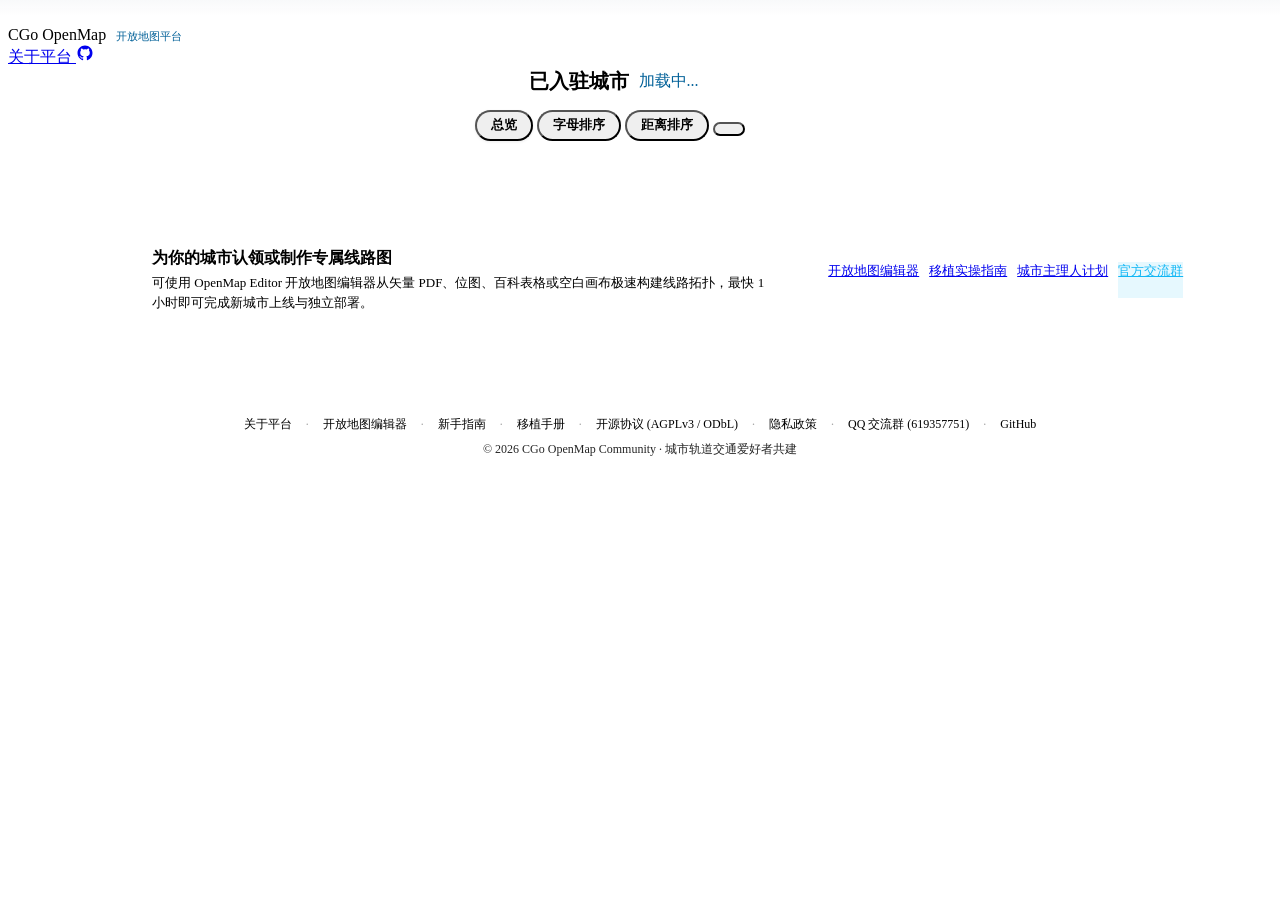
==== index.html @ 9d241048 "fix(singapore): simplify Sentosa and airport station cards" ====
<!DOCTYPE html>
<html lang="zh-CN" glass-mode="liquid" header-mode="floating" bg-mode="gradient">

<head>
    <script>
        (function () {
            // 1. 全局深浅色主题同步
            var t = localStorage.getItem('app-theme') || localStorage.getItem('cgo-theme');
            if (t) document.documentElement.setAttribute('data-theme', t);

            // 2. 彻底清理历史全局无前缀污染键，杜绝跨项目混用打架
            try {
                localStorage.removeItem('cgo_header_mode');
                localStorage.removeItem('root_cgo_header_mode');
                localStorage.removeItem('main_cgo_header_mode');
            } catch (e) { }

            // 3. 页面特性严格由页面自身决定：index.html 门户专属双岛浮动标题栏
            var pageKey = 'openmap_index_header_mode';
            var hm = localStorage.getItem(pageKey) || 'floating';
            document.documentElement.setAttribute('header-mode', hm);

            // 4. 液态玻璃与背景设置
            var gm = localStorage.getItem('cgo_glass_mode');
            if (gm) document.documentElement.setAttribute('glass-mode', gm);
            if (localStorage.getItem('cgo_tool_bg_enabled') === 'true') {
                document.documentElement.classList.add('has-custom-bg');
            }
        })();
    </script>
    <meta charset="UTF-8">
    <meta name="viewport" content="width=device-width, initial-scale=1.0, viewport-fit=cover">
    <meta name="color-scheme" content="light dark">
    <meta name="description" content="CGo OpenMap - 现代轻量开源城市轨道交通交互线路图开放平台。选择城市进入全景智能线网图。">
    <meta name="keywords" content="CGo OpenMap, 城市轨道交通, 地铁线路图, 开源地铁图, 地图开放平台">
    <link rel="shortcut icon" href="./assets/icons/favicon.ico">
    <link rel="apple-touch-icon" href="./assets/icons/mapicon2.png">
    <link rel="manifest" href="./manifest.json">
    <meta name="theme-color" content="#ffffff">
    <meta name="theme-color" media="(prefers-color-scheme: light)" content="#f8f9fa">
    <meta name="theme-color" media="(prefers-color-scheme: dark)" content="#1a1a1a">
    <meta name="mobile-web-app-capable" content="yes">
    <meta name="apple-mobile-web-app-capable" content="yes">
    <meta name="apple-mobile-web-app-status-bar-style" content="default">
    <meta name="apple-mobile-web-app-title" content="CGo开放地图">
    <meta name="application-name" content="CGo开放地图">
    <title>CGo OpenMap - 城市轨道交通线路图开放平台</title>

    <!-- CGoUI 核心 Web Components 脚本预加载 -->
    <link rel="modulepreload" href="core/cgo-ui.js?v=261128.123324">
    <script type="module" src="core/cgo-ui.js?v=261128.123324"></script>

    <!-- 仅引用本地 css/ 样式表以保证项目完全独立性 -->
    <link rel="stylesheet" href="css/cgo_clr.css?v=261128.123324">
    <link rel="stylesheet" href="css/cgo_element.css?v=261128.123324">
    <link rel="stylesheet" href="css/cgo_ui.css?v=261128.123324">
    <link rel="stylesheet" href="css/cgo_components.css?v=261128.123324">

    <style>
        html {
            height: auto;
            overflow-y: auto;
        }

        body.scrollable {
            overflow-x: hidden;
        }

        .header-sub-badge {
            margin-left: 6px;
            font-size: 11px;
            font-weight: 500;
        }

        /* 核心内容区约束（浮动标题栏避让留白与骨架已由 CGoUI .tool-container 全权接管） */
        .portal-content {
            max-width: min(1800px, 94vw);
            width: 100%;
            padding-bottom: 56px;
        }

        .section-headline {
            display: flex;
            flex-direction: column;
            align-items: center;
            justify-content: center;
            gap: 12px;
            margin-bottom: 24px;
            padding-bottom: 16px;
            border-bottom: 1px solid var(--border-color);
            text-align: center;
        }

        .section-title-group {
            display: flex;
            align-items: center;
            justify-content: center;
            gap: 10px;
        }

        .section-title {
            display: flex;
            align-items: center;
            gap: 8px;
            color: var(--text-main);
        }

        .section-title h2 {
            font-size: 20px;
            font-weight: 700;
            margin: 0;
        }

        /* 视图与排序切换器（第二行居中放置） */
        .view-switch-box {
            display: flex;
            align-items: center;
            justify-content: center;
        }

        .view-switch-box .tab-pill-group {
            padding: 3px;
            border-radius: var(--radius-full, 9999px);
        }

        .view-switch-box .tab-btn {
            border-radius: var(--radius-full, 9999px);
            padding: 5px 14px;
            font-size: 12.5px;
            font-weight: 600;
            cursor: pointer;
            transition: all 0.18s cubic-bezier(0.16, 1, 0.3, 1);
        }

        .view-switch-box .tab-btn.active {
            box-shadow: 0 1px 3px rgba(0, 0, 0, 0.08);
        }

        /* 字母、距离与最近浏览紧凑列表容器 */
        .city-alpha-container,
        .city-distance-container,
        .city-recent-container {
            display: flex;
            flex-direction: column;
            gap: 20px;
            margin-bottom: 40px;
        }

        /* 字母列表顶部快速检索条 */
        .alpha-quickbar {
            padding: 10px 16px;
            display: flex;
            align-items: center;
            justify-content: space-between;
            gap: 14px;
            flex-wrap: wrap;
            border-radius: var(--radius-md);
            border: 1px solid var(--border-color);
            background: var(--card-bg);
            box-shadow: 0 1px 3px rgba(0, 0, 0, 0.03);
            position: sticky;
            top: 72px;
            z-index: 100;
            backdrop-filter: blur(16px);
            -webkit-backdrop-filter: blur(16px);
        }

        .alpha-letter-nav {
            display: flex;
            align-items: center;
            gap: 4px;
            flex-wrap: wrap;
        }

        .alpha-nav-item {
            display: inline-flex;
            align-items: center;
            justify-content: center;
            min-width: 26px;
            height: 26px;
            padding: 0 5px;
            border-radius: var(--radius-xs);
            font-family: var(--font-mono);
            font-size: 12px;
            font-weight: 700;
            color: var(--text-light);
            background: transparent;
            border: 1px solid transparent;
            text-decoration: none;
            transition: all 0.15s ease;
            cursor: pointer;
        }

        .alpha-nav-item:hover {
            color: var(--primary-color);
            background: var(--btn-info-bg);
            border-color: var(--border-color);
        }

        .alpha-nav-item.active {
            color: #ffffff;
            background: var(--primary-color);
            border-color: var(--primary-color);
        }

        /* 字母检索栏右侧搜索框：全面遵循 CGoUI §5 标准 .search-input-wrapper 与 .form-control */
        .alpha-search-box {
            position: relative;
            min-width: 240px;
        }

        .alpha-search-box .search-icon {
            position: absolute;
            left: 10px;
            top: 50%;
            transform: translateY(-50%);
            color: var(--text-light);
            pointer-events: none;
            display: flex;
            align-items: center;
            z-index: 2;
        }

        .alpha-search-box .form-control {
            height: 32px;
            padding: 0 30px 0 32px;
            font-size: 12.5px;
            border-radius: var(--radius-sm, 6px);
        }

        .alpha-search-box .form-control::placeholder {
            color: var(--text-light);
            opacity: 0.75;
        }

        .alpha-search-box .search-clear-btn {
            z-index: 2;
        }

        /* 字母分组网格（多列并排压缩空间：一行显示 2~4 个字母） */
        .alpha-groups-list {
            display: grid;
            grid-template-columns: repeat(auto-fill, minmax(280px, 1fr));
            gap: 16px 20px;
            align-items: start;
        }

        .alpha-group {
            scroll-margin-top: 130px;
            display: flex;
            flex-direction: column;
        }

        .alpha-group-header {
            display: flex;
            align-items: center;
            gap: 8px;
            margin-bottom: 8px;
            padding-bottom: 4px;
            border-bottom: 1px solid var(--border-color);
        }

        .alpha-letter-badge {
            display: inline-flex;
            align-items: center;
            justify-content: center;
            width: 22px;
            height: 22px;
            border-radius: var(--radius-xs, 4px);
            background: var(--btn-info-bg);
            border: 1px solid var(--border-color);
            color: var(--primary-color);
            font-family: var(--font-mono);
            font-size: 12px;
            font-weight: 800;
        }

        [data-theme="dark"] .alpha-letter-badge {
            color: #60a5fa;
            background: rgba(255, 255, 255, 0.06);
        }

        .alpha-group-count {
            font-size: 11px;
            color: var(--text-light);
            font-weight: 500;
        }

        .alpha-group-items {
            display: flex;
            flex-direction: column;
            gap: 6px;
        }

        /* 多城市字母组：独立占满整行，内部城市在宽屏下横向多列网格展开；仅含1个城市的字母组则在同屏并排 */
        .alpha-group.alpha-group-multi {
            grid-column: 1 / -1;
        }

        .alpha-group.alpha-group-multi .alpha-group-items {
            display: grid;
            grid-template-columns: repeat(auto-fill, minmax(280px, 1fr));
            gap: 10px 16px;
        }

        /* 紧凑城市条目卡片 (高度极致压缩精炼) */
        .city-compact-item {
            padding: 7px 12px;
            border-radius: var(--radius-sm, 6px);
            text-decoration: none;
            color: inherit;
            display: flex;
            align-items: center;
            justify-content: space-between;
            gap: 10px;
            cursor: pointer;
            transition: transform 0.2s cubic-bezier(0.16, 1, 0.3, 1),
                box-shadow var(--glass-duration, 0.28s) var(--glass-easing, cubic-bezier(0.32, 0.72, 0, 1)),
                border-color 0.2s ease;
            min-height: 42px;
        }

        .city-compact-item:hover {
            transform: translateY(-2px);
            border-color: var(--primary-color);
        }

        .compact-main-info {
            display: flex;
            align-items: center;
            gap: 10px;
            min-width: 0;
            flex: 1;
        }

        .compact-emblem {
            width: 28px;
            height: 28px;
            border-radius: var(--radius-xs, 4px);
            background: var(--btn-info-bg);
            display: flex;
            align-items: center;
            justify-content: center;
            color: var(--primary-color);
            flex-shrink: 0;
            transition: all 0.2s ease;
        }

        [data-theme="dark"] .compact-emblem {
            color: #60a5fa;
        }

        .city-compact-item:hover .compact-emblem {
            background: var(--primary-color);
            color: #ffffff;
        }

        .compact-emblem svg {
            width: 16px;
            height: 16px;
            fill: currentColor;
            display: block;
            flex-shrink: 0;
        }

        .compact-text-box {
            display: flex;
            flex-direction: column;
            min-width: 0;
            flex: 1;
            justify-content: center;
            gap: 2px;
        }

        .compact-city-title {
            display: flex;
            align-items: baseline;
            gap: 6px;
            line-height: 1.25;
        }

        .compact-city-name {
            font-size: 14px;
            font-weight: 700;
            color: var(--text-main);
            letter-spacing: -0.2px;
        }

        .compact-city-code {
            font-family: var(--font-mono);
            font-size: 10.5px;
            color: var(--text-light);
            text-transform: uppercase;
            font-weight: 600;
            letter-spacing: 0.5px;
            opacity: 0.8;
        }

        .compact-meta-maintainer {
            font-size: 11px;
            color: var(--text-light);
            white-space: nowrap;
            overflow: hidden;
            text-overflow: ellipsis;
            line-height: 1.25;
            opacity: 0.85;
        }

        /* 紧凑条目独立第三行指标胶囊行 */
        .compact-badge-row {
            display: flex;
            align-items: center;
            margin-top: 2px;
        }

        .compact-action {
            flex-shrink: 0;
            display: flex;
            align-items: center;
        }

        /* 紧凑列表中的进入按钮：遵循 CGoUI .btn.btn-primary 标准实心彩色填充与液态玻璃反射微光 */
        .compact-enter-btn {
            height: 28px;
            padding: 0 10px;
            font-size: 11.5px;
            font-weight: 600;
            gap: 4px;
            flex-shrink: 0;
            box-shadow: 0 1px 3px rgba(0, 0, 0, 0.12);
        }

        .compact-enter-btn span {
            display: inline !important;
            color: #ffffff !important;
        }

        .compact-enter-arrow {
            transition: transform 0.2s cubic-bezier(0.16, 1, 0.3, 1);
        }

        .city-compact-item:hover .compact-enter-arrow {
            transform: translateX(3px);
        }

        /* 字母检索无结果空状态 */
        .alpha-empty-state {
            padding: 40px 20px;
            text-align: center;
            color: var(--text-light);
            font-size: 13.5px;
            display: flex;
            flex-direction: column;
            align-items: center;
            gap: 8px;
        }

        /* 距离与最近浏览紧凑条目元信息徽章 */
        .compact-meta-badge {
            display: inline-flex;
            align-items: center;
            gap: 3px;
            font-size: 11px;
            font-weight: 600;
            padding: 1px 7px;
            border-radius: var(--radius-full, 9999px);
            background: var(--btn-info-bg);
            color: var(--primary-color);
            flex-shrink: 0;
            line-height: 1.3;
        }

        [data-theme="dark"] .compact-meta-badge {
            color: #60a5fa;
            background: rgba(255, 255, 255, 0.08);
        }

        .compact-dist-badge {
            color: var(--primary-color);
        }

        [data-theme="dark"] .compact-dist-badge {
            color: #60a5fa;
        }

        .compact-time-badge {
            color: #059669;
        }

        [data-theme="dark"] .compact-time-badge {
            color: #34d399;
        }

        .distance-loc-info,
        .recent-bar-info {
            display: flex;
            align-items: center;
            gap: 10px;
            font-size: 13px;
            color: var(--text-main);
            font-weight: 500;
            flex-wrap: wrap;
        }

        .relocate-btn,
        .recent-clear-all-btn {
            height: 26px;
            padding: 0 8px;
            font-size: 11.5px;
            border-radius: var(--radius-xs, 4px);
            gap: 4px;
        }

        /* 距离列表紧凑网格 */
        .distance-items-grid {
            display: grid;
            grid-template-columns: repeat(auto-fill, minmax(280px, 1fr));
            gap: 10px 16px;
        }

        /* 定位状态卡片与脉冲动效 */
        .distance-state-box {
            padding: 40px 24px;
            border-radius: var(--radius-md, 8px);
            display: flex;
            flex-direction: column;
            align-items: center;
            justify-content: center;
            text-align: center;
            gap: 16px;
            position: relative;
            overflow: hidden;
        }

        .distance-loading-content,
        .distance-error-content {
            display: flex;
            flex-direction: column;
            align-items: center;
            gap: 12px;
            max-width: 480px;
            z-index: 1;
        }

        .distance-state-text h4 {
            margin: 0 0 6px 0;
            font-size: 16px;
            font-weight: 700;
            color: var(--text-main);
        }

        .distance-state-text p {
            margin: 0;
            font-size: 13px;
            color: var(--text-light);
            line-height: 1.5;
        }

        @keyframes locationPulse {

            0%,
            100% {
                transform: scale(1);
                opacity: 0.85;
            }

            50% {
                transform: scale(1.15);
                opacity: 1;
                color: var(--primary-color);
            }
        }

        .location-pulse-icon {
            animation: locationPulse 1.6s ease-in-out infinite;
            color: var(--primary-color);
        }

        .recent-group-badge {
            width: 22px;
            height: 22px;
        }

        @media (max-width: 640px) {
            .view-switch-box .tab-btn {
                padding: 5px 8px;
                font-size: 12px;
                gap: 3px;
            }
        }

        @media (max-width: 420px) {
            .view-switch-box .tab-pill-group {
                display: grid;
                grid-template-columns: repeat(2, 1fr);
                gap: 2px;
            }

            .view-switch-box .tab-btn {
                justify-content: center;
            }
        }

        /* 城市主体卡片网格 */
        .city-grid {
            display: grid;
            grid-template-columns: repeat(auto-fill, minmax(290px, 1fr));
            gap: 20px;
            margin-bottom: 40px;
        }

        /* 大气城市卡片：基于 CGoUI .glass-card 规范 */
        .city-card {
            padding: 20px 22px;
            text-decoration: none;
            color: inherit;
            display: flex;
            flex-direction: column;
            justify-content: space-between;
            cursor: pointer;
            margin-bottom: 0;
            transition: transform 0.25s cubic-bezier(0.32, 0.72, 0, 1),
                box-shadow var(--glass-duration, 0.28s) var(--glass-easing, cubic-bezier(0.32, 0.72, 0, 1));
        }

        .city-card:hover {
            transform: translateY(-4px);
        }

        .city-card-header {
            display: flex;
            align-items: flex-start;
            justify-content: space-between;
            gap: 12px;
            margin-bottom: 12px;
        }

        .city-identity {
            display: flex;
            flex-direction: column;
        }

        .city-name {
            font-size: 28px;
            font-weight: 800;
            color: var(--text-main);
            letter-spacing: -0.5px;
            line-height: 1.1;
            margin-bottom: 4px;
        }

        .city-code-tag {
            font-family: var(--font-mono);
            font-size: 11px;
            letter-spacing: 1px;
            color: var(--text-light);
            text-transform: uppercase;
            font-weight: 600;
        }

        .city-badges-box {
            display: flex;
            align-items: center;
            gap: 10px;
        }

        .city-emblem {
            width: 38px;
            height: 38px;
            border-radius: var(--radius-md);
            background: var(--btn-info-bg);
            display: flex;
            align-items: center;
            justify-content: center;
            color: var(--primary-color);
            transition: all 0.2s ease;
            flex-shrink: 0;
        }

        [data-theme="dark"] .city-emblem {
            color: #60a5fa;
        }

        .city-card:hover .city-emblem {
            background: var(--primary-color);
            color: #ffffff;
        }

        .city-emblem svg {
            width: 22px;
            height: 22px;
            fill: currentColor;
            display: block;
            flex-shrink: 0;
        }

        /* 城市元数据信息 */
        .city-meta {
            display: flex;
            align-items: center;
            gap: 14px;
            font-size: 12px;
            color: var(--text-light);
            margin-bottom: 14px;
            flex-wrap: wrap;
        }

        .city-meta-item {
            display: inline-flex;
            align-items: center;
            gap: 4px;
        }

        .city-meta-link {
            display: inline-flex;
            align-items: center;
            gap: 4px;
            color: var(--text-light);
            text-decoration: none;
            transition: color 0.15s ease;
        }

        .city-meta-link:hover {
            color: var(--primary-color);
            text-decoration: underline;
        }

        /* 城市说明 */
        .city-desc {
            font-size: 13.5px;
            color: var(--text-light);
            margin: 0 0 20px 0;
            flex-grow: 1;
        }

        /* 主理人板块 */
        .city-maintainers-box {
            border-top: 1px solid var(--border-color);
            padding-top: 14px;
            margin-bottom: 16px;
        }

        .maintainers-header {
            display: flex;
            align-items: center;
            gap: 6px;
            font-size: 11px;
            font-weight: 600;
            color: var(--text-light);
            text-transform: uppercase;
            letter-spacing: 0.5px;
            margin-bottom: 10px;
        }

        .maintainer-recruiting-bar {
            background: var(--warning-bg);
            color: var(--warning-text);
            border-radius: var(--radius-sm);
            padding: 8px 12px;
            display: flex;
            align-items: center;
            justify-content: space-between;
            gap: 8px;
            font-size: 12px;
            font-weight: 500;
        }

        .recruiting-tag {
            display: inline-flex;
            align-items: center;
            gap: 6px;
        }

        .maintainers-list {
            display: flex;
            flex-direction: column;
            gap: 6px;
        }

        .maintainer-item {
            display: flex;
            align-items: center;
            justify-content: space-between;
            font-size: 12px;
            padding: 2px 0;
        }

        .maintainer-profile {
            display: flex;
            align-items: baseline;
            gap: 6px;
        }

        .maintainer-name {
            font-weight: 600;
            color: var(--text-main);
        }

        .maintainer-role {
            font-size: 11px;
            color: var(--text-light);
        }

        .maintainer-gh {
            display: inline-flex;
            align-items: center;
            gap: 4px;
            font-size: 11px;
            color: var(--text-light);
            padding: 2px 7px;
            border-radius: var(--radius-xs);
            border: 1px solid var(--border-color);
            background: var(--bg-color);
            text-decoration: none;
            transition: all 0.15s ease;
        }

        .maintainer-gh:hover {
            border-color: var(--primary-color);
            color: var(--primary-color);
            background: var(--btn-info-bg);
        }

        /* 卡片底部操作 */
        .card-action {
            border-top: 1px dashed var(--border-color);
            padding-top: 14px;
            display: flex;
            width: 100%;
        }

        .btn-enter {
            width: 100%;
            height: 38px;
            font-size: 13px;
            font-weight: 600;
        }

        /* 强制确保卡片与横幅按钮文字始终可见，禁止隐藏文字标签 */
        .btn-enter span,
        .card-action .btn span,
        .port-banner-actions .btn span {
            display: inline !important;
        }

        .enter-arrow {
            transition: transform 0.2s ease;
        }

        .city-card:hover .enter-arrow {
            transform: translateX(4px);
        }

        /* 移植与共建横幅：基于 CGoUI .glass-card 规范 */
        .port-banner {
            padding: 24px 28px;
            display: flex;
            align-items: center;
            justify-content: space-between;
            gap: 20px;
            flex-wrap: wrap;
            margin-bottom: 0;
        }

        .port-banner-content {
            display: flex;
            align-items: center;
            gap: 16px;
            max-width: 680px;
        }

        .port-banner-icon {
            width: 44px;
            height: 44px;
            border-radius: var(--radius-md);
            background: var(--btn-info-bg);
            display: flex;
            align-items: center;
            justify-content: center;
            color: var(--primary-color);
            flex-shrink: 0;
        }

        .port-banner-info h3 {
            font-size: 16px;
            font-weight: 700;
            color: var(--text-main);
            margin: 0 0 4px 0;
        }

        .port-banner-info p {
            font-size: 13px;
            color: var(--text-light);
            line-height: 1.5;
            margin: 0;
        }

        .port-banner-actions {
            display: flex;
            align-items: center;
            gap: 10px;
            flex-wrap: wrap;
        }

        .port-banner-actions .btn {
            height: 36px;
            font-size: 13px;
            flex: 0 0 auto;
        }

        /* 响应式适配 (CGoUI 640px 唯一断点规范) */
        @media (max-width: 640px) {
            .section-headline {
                flex-direction: column;
                align-items: center;
                gap: 12px;
            }

            .view-switch-box {
                width: 100%;
                display: flex;
                justify-content: center;
            }

            .view-switch-box .tab-pill-group {
                width: 100%;
                max-width: 320px;
                display: flex;
            }

            .view-switch-box .tab-btn {
                flex: 1;
                justify-content: center;
            }

            .alpha-quickbar {
                position: static;
                flex-direction: column;
                align-items: stretch;
                gap: 10px;
                padding: 12px;
            }

            .alpha-letter-nav {
                justify-content: center;
            }

            .alpha-search-box {
                min-width: 100%;
                width: 100%;
            }

            .alpha-groups-list {
                grid-template-columns: 1fr;
                gap: 14px;
            }

            .city-grid {
                grid-template-columns: 1fr;
                gap: 16px;
            }

            .port-banner {
                flex-direction: column;
                align-items: flex-start;
                padding: 20px;
            }

            .port-banner-actions {
                width: 100%;
            }

            .port-banner-actions .btn {
                flex: 1 1 100%;
                min-width: max-content;
                padding: 0 14px;
            }

            .header-sub-badge {
                display: none;
            }
        }

        /* 页脚增强 */
        .portal-footer {
            padding: 24px 20px;
            text-align: center;
            background: var(--footer-bg);
            border-top: 1px solid var(--border-color);
            font-size: 12px;
            color: var(--text-light);
        }

        .footer-nav {
            display: flex;
            align-items: center;
            justify-content: center;
            gap: 14px;
            flex-wrap: wrap;
            margin-bottom: 8px;
        }

        .footer-nav a {
            color: var(--text-light);
            text-decoration: none;
            transition: color 0.15s ease;
        }

        .footer-nav a:hover {
            color: var(--primary-color);
            text-decoration: underline;
        }

        .footer-sep {
            opacity: 0.35;
        }

        .footer-copy {
            opacity: 0.85;
        }

        /* 移动端/异形屏顶部状态栏与信号栏保护层：
           ① 状态栏区（0 → env safe-area-inset-top）实色遮挡，内容不穿透信号栏
           ② 下方 16px 渐变淡出到透明，内容自然消融到信号栏后方
           var(--bg-color) 自动跟随深色模式，无需额外 dark 选择器 */
        .mobile-status-bar-fill {
            position: fixed;
            top: 0;
            left: 0;
            right: 0;
            height: calc(constant(safe-area-inset-top, 0px) + 16px);
            height: calc(env(safe-area-inset-top, 0px) + 16px);
            /* constant() 回退给旧版 iOS Safari */
            background: linear-gradient(to bottom,
                    var(--bg-color, #f8f9fa) constant(safe-area-inset-top, 0px),
                    transparent calc(constant(safe-area-inset-top, 0px) + 16px));
            /* 现代浏览器使用 env() */
            background: linear-gradient(to bottom,
                    var(--bg-color, #f8f9fa) env(safe-area-inset-top, 0px),
                    transparent calc(env(safe-area-inset-top, 0px) + 16px));
            z-index: 50001;
            pointer-events: none;
        }

        /* ---- 无障碍：本页不加载 css/style.css，以下与其「20. 无障碍」一节保持一致 ---- */
        :root {
            --focus-ring: #1a73e8;
            /* 对 #fff 4.51 / #f8f9fa 4.27 */
        }

        [data-theme="dark"] {
            --focus-ring: #8ab4f8;
            /* 对 #1a1a1a 8.26 / #1f2020 7.75 */
        }

        :where(a, button, input, select, textarea, summary, [tabindex], [role="button"], [role="tab"], [role="option"]):focus-visible {
            outline: 2px solid var(--focus-ring);
            outline-offset: 2px;
        }

        @media (prefers-reduced-motion: reduce) {

            *,
            *::before,
            *::after {
                animation-duration: 0.01ms !important;
                animation-delay: 0s !important;
                animation-iteration-count: 1 !important;
                transition-duration: 0.01ms !important;
                transition-delay: 0s !important;
                scroll-behavior: auto !important;
            }
        }

        :root {
            --info-text: #006098;
            /* 对 --info-bg #e8f0fe 5.86 */
            --warning-text: #9f6607;
            /* 对 --warning-bg≈#fff9e6 4.56 */
        }

        [data-theme="dark"] {
            --info-text: #0095ec;
            /* 对 --info-bg #1a2a3a 4.53 */
            --warning-text: #f59e0b;
            /* 沿用原值：对 --warning-bg≈#2d291a 6.77 */
        }

        /* 深色模式下 --info-color (#006098) 作文字只有 2.18:1，改用提亮的文字专用色 */
        .badge-info {
            color: var(--info-text);
        }

        .sr-only {
            position: absolute !important;
            width: 1px !important;
            height: 1px !important;
            margin: -1px !important;
            padding: 0 !important;
            overflow: hidden !important;
            clip: rect(0, 0, 0, 0) !important;
            clip-path: inset(50%) !important;
            white-space: nowrap !important;
            border: 0 !important;
        }

        .skip-link {
            position: fixed;
            top: 8px;
            left: 8px;
            z-index: 100000;
            padding: 8px 14px;
            border-radius: 6px;
            background: var(--card-bg);
            color: var(--text-main);
            font-size: 14px;
            font-weight: 600;
            text-decoration: none;
            box-shadow: 0 2px 10px rgba(0, 0, 0, 0.25);
            transform: translateY(-200%);
        }

        .skip-link:focus {
            transform: translateY(0);
        }
    </style>
</head>

<body class="scrollable">
    <a class="skip-link" href="#main-content">跳到城市列表</a>
    <!-- 移动端顶部状态栏/信号栏实色安全区保护层：遮挡页面滚动穿透内容，实心填充与背景同色 -->
    <div class="mobile-status-bar-fill" aria-hidden="true"></div>

    <!-- CGoUI 浮动双岛标题栏 -->
    <header class="tool-header">
        <div class="header-island header-island-left glass-surface">
            <div class="header-center">
                <div class="img-icon-wrapper header-logo-wrapper">
                    <img src="./assets/icons/mapicon.png" alt="" class="header-logo" loading="eager" decoding="async"
                        onload="this.classList.add('loaded');this.parentElement&&this.parentElement.classList.add('loaded');">
                    <cgo-icon name="sparkle" class="icon-placeholder"></cgo-icon>
                </div>
                <h1 class="sr-only">CGo OpenMap 城市轨道交通线路图开放平台</h1>
                <span class="app-title">CGo OpenMap</span>
                <span class="badge badge-info header-sub-badge">开放地图平台</span>
            </div>
        </div>

        <div class="header-island header-island-right glass-surface">
            <div class="header-right">
                <a href="./readme.html" class="btn btn-info" title="关于平台与开源说明">
                    <cgo-icon name="help"></cgo-icon>
                    <span>关于平台</span>
                </a>
                <a href="https://github.com/NokiaimuL/CGo-OpenMap" target="_blank" class="btn btn-info btn-icon-only"
                    title="GitHub 开源仓库" aria-label="GitHub 开源仓库">
                    <svg viewBox="0 0 24 24" width="18" height="18" fill="currentColor">
                        <path
                            d="M12 2C6.477 2 2 6.484 2 12.017c0 4.425 2.865 8.18 6.839 9.504.5.092.682-.217.682-.483 0-.237-.008-.868-.013-1.703-2.782.605-3.369-1.343-3.369-1.343-.454-1.158-1.11-1.466-1.11-1.466-.908-.62.069-.608.069-.608 1.003.07 1.53 1.032 1.53 1.032.892 1.53 2.341 1.088 2.91.832.092-.647.35-1.088.636-1.338-2.22-.253-4.555-1.113-4.555-4.951 0-1.093.39-1.988 1.029-2.688-.103-.253-.446-1.272.098-2.65 0 0 .84-.27 2.75 1.026A9.564 9.564 0 0112 6.844c.85.004 1.705.115 2.504.337 1.909-1.296 2.747-1.027 2.747-1.027.546 1.379.202 2.398.1 2.651.64.7 1.028 1.595 1.028 2.688 0 3.848-2.339 4.695-4.566 4.943.359.309.678.92.678 1.855 0 1.338-.012 2.419-.012 2.747 0 .268.18.58.688.482A10.019 10.019 0 0022 12.017C22 6.484 17.522 2 12 2z" />
                    </svg>
                </a>
                <cgo-theme-toggle></cgo-theme-toggle>
            </div>
        </div>
    </header>

    <!-- 主体页面：以城市为核心主体（采用 CGoUI 标准主容器 .tool-container） -->
    <main class="tool-container portal-content" id="main-content" tabindex="-1">
        <div class="section-headline">
            <div class="section-title-group">
                <div class="section-title">
                    <cgo-icon name="location" size="20"></cgo-icon>
                    <h2>已入驻城市</h2>
                </div>
                <span class="badge badge-info" id="city-count-badge">加载中...</span>
            </div>
            <div class="view-switch-box">
                <div class="tab-pill-group" role="tablist" aria-label="城市排序方式">
                    <button class="tab-btn active" id="view-mode-time" role="tab" aria-selected="true"
                        title="按录入时间排序（卡片视图）">
                        <cgo-icon name="view-grid" size="14"></cgo-icon>
                        <span>总览</span>
                    </button>
                    <button class="tab-btn" id="view-mode-alpha" role="tab" aria-selected="false"
                        title="按字母 A-Z 排序（紧凑列表）">
                        <cgo-icon name="sort" size="14"></cgo-icon>
                        <span>字母排序</span>
                    </button>
                    <button class="tab-btn" id="view-mode-distance" role="tab" aria-selected="false"
                        title="按距您由近到远排序（紧凑列表）">
                        <cgo-icon name="location" size="14"></cgo-icon>
                        <span>距离排序</span>
                    </button>
                    <button class="tab-btn" id="view-mode-recent" role="tab" aria-selected="false"
                        title="最近浏览过的城市（按时间区间分类）">
                        <cgo-icon name="time" size="14"></cgo-icon>
                    </button>
                </div>
            </div>
        </div>

        <!-- 城市展示视图 -->
        <div class="city-grid" id="city-grid"></div>
        <div class="city-alpha-container" id="city-alpha-container" style="display: none;"></div>
        <div class="city-distance-container" id="city-distance-container" style="display: none;"></div>
        <div class="city-recent-container" id="city-recent-container" style="display: none;"></div>

        <!-- 移植与贡献横幅 (Tier B 不可交互底板) -->
        <div class="port-banner glass-panel">
            <div class="liquid-glass-effect"></div>
            <div class="port-banner-content">
                <div class="port-banner-icon">
                    <cgo-icon name="sparkle" size="24"></cgo-icon>
                </div>
                <div class="port-banner-info">
                    <h3>为你的城市认领或制作专属线路图</h3>
                    <p>可使用 OpenMap Editor 开放地图编辑器从矢量 PDF、位图、百科表格或空白画布极速构建线路拓扑，最快 1 小时即可完成新城市上线与独立部署。</p>
                </div>
            </div>
            <div class="port-banner-actions">
                <a href="./editor/" target="_blank" class="btn btn-primary" title="进入 OpenMap Editor 开放地图编辑器">
                    <cgo-icon name="drunk" size="16"></cgo-icon>
                    <span>开放地图编辑器</span>
                    <cgo-icon name="chevron-right" size="13"></cgo-icon>
                </a>
                <a href="./PORTING.md" target="_blank" class="btn btn-info">
                    <cgo-icon name="file" size="15"></cgo-icon>
                    <span>移植实操指南</span>
                    <cgo-icon name="chevron-right" size="13"></cgo-icon>
                </a>
                <a href="./CONTRIBUTING.md" target="_blank" class="btn btn-info">
                    <cgo-icon name="user" size="15"></cgo-icon>
                    <span>城市主理人计划</span>
                    <cgo-icon name="chevron-right" size="13"></cgo-icon>
                </a>
                <a href="https://qm.qq.com/q/nHfgBDS68o" target="_blank" class="btn btn-info"
                    style="background: rgba(18, 183, 245, 0.1); border-color: #12b7f5; color: #12b7f5;"
                    title="加入官方 QQ 交流群 (619357751)">
                    <cgo-icon name="chat" size="15"></cgo-icon>
                    <span>官方交流群</span>
                    <cgo-icon name="chevron-right" size="13"></cgo-icon>
                </a>
            </div>
        </div>
    </main>

    <!-- CGoUI 标准页脚 -->
    <footer class="portal-footer">
        <div class="footer-nav">
            <a href="./readme.html">关于平台</a>
            <span class="footer-sep">·</span>
            <a href="./editor/">开放地图编辑器</a>
            <span class="footer-sep">·</span>
            <a href="./QUICKSTART.md" target="_blank">新手指南</a>
            <span class="footer-sep">·</span>
            <a href="./PORTING.md" target="_blank">移植手册</a>
            <span class="footer-sep">·</span>
            <a href="./LICENSE" target="_blank">开源协议 (AGPLv3 / ODbL)</a>
            <span class="footer-sep">·</span>
            <a href="./privacy.html">隐私政策</a>
            <span class="footer-sep">·</span>
            <a href="https://qm.qq.com/q/nHfgBDS68o" target="_blank">QQ 交流群 (619357751)</a>
            <span class="footer-sep">·</span>
            <a href="https://github.com/NokiaimuL/CGo-OpenMap" target="_blank">GitHub</a>
        </div>
        <div class="footer-copy">
            &copy; 2026 CGo OpenMap Community · 城市轨道交通爱好者共建
        </div>
    </footer>

    <!-- 脚本加载 -->
    <script src="city/data.js?v=261128.123324"></script>
    <script src="core/tool-theme.js?v=261128.123324"></script>
    <script src="core/portal-data.js?v=261128.123324"></script>
    <script src="core/portal-view.js?v=261128.123324"></script>

    <!-- 离线 Service Worker 注册 -->
    <script>
        if ('serviceWorker' in navigator) {
            window.addEventListener('load', function () {
                navigator.serviceWorker.register('./sw.js')
                    .then(function (reg) {
                        reg.update().catch(function () { });
                        var triggerPrecache = function () {
                            if (navigator.serviceWorker.controller) {
                                navigator.serviceWorker.controller.postMessage({ type: 'PRECACHE_REMAINING' });
                            }
                        };
                        if ('requestIdleCallback' in window) {
                            window.requestIdleCallback(triggerPrecache, { timeout: 3000 });
                        } else {
                            setTimeout(triggerPrecache, 1500);
                        }
                    })
                    .catch(function () { });
            });
            var hadController = Boolean(navigator.serviceWorker.controller);
            navigator.serviceWorker.addEventListener('controllerchange', function () {
                if (!hadController) { hadController = true; return; }
                if (window.CGO && typeof window.CGO.showToast === 'function') {
                    window.CGO.showToast('已更新，刷新后生效', 'info');
                }
            });
        }
    </script>

    <!-- 硬件加速 SVG 折射滤镜定义（液态玻璃标准物理折射） -->
    <svg style="position: absolute; width: 0; height: 0; overflow: hidden;" aria-hidden="true">
        <defs>
            <filter id="glass-distortion" x="0%" y="0%" width="100%" height="100%" filterUnits="objectBoundingBox"
                color-interpolation-filters="sRGB">
                <feTurbulence type="fractalNoise" baseFrequency="0.02 0.02" numOctaves="1" result="noise" />
                <feDisplacementMap in="SourceGraphic" in2="noise" scale="20" xChannelSelector="R"
                    yChannelSelector="G" />
            </filter>
        </defs>
    </svg>
</body>

</html>
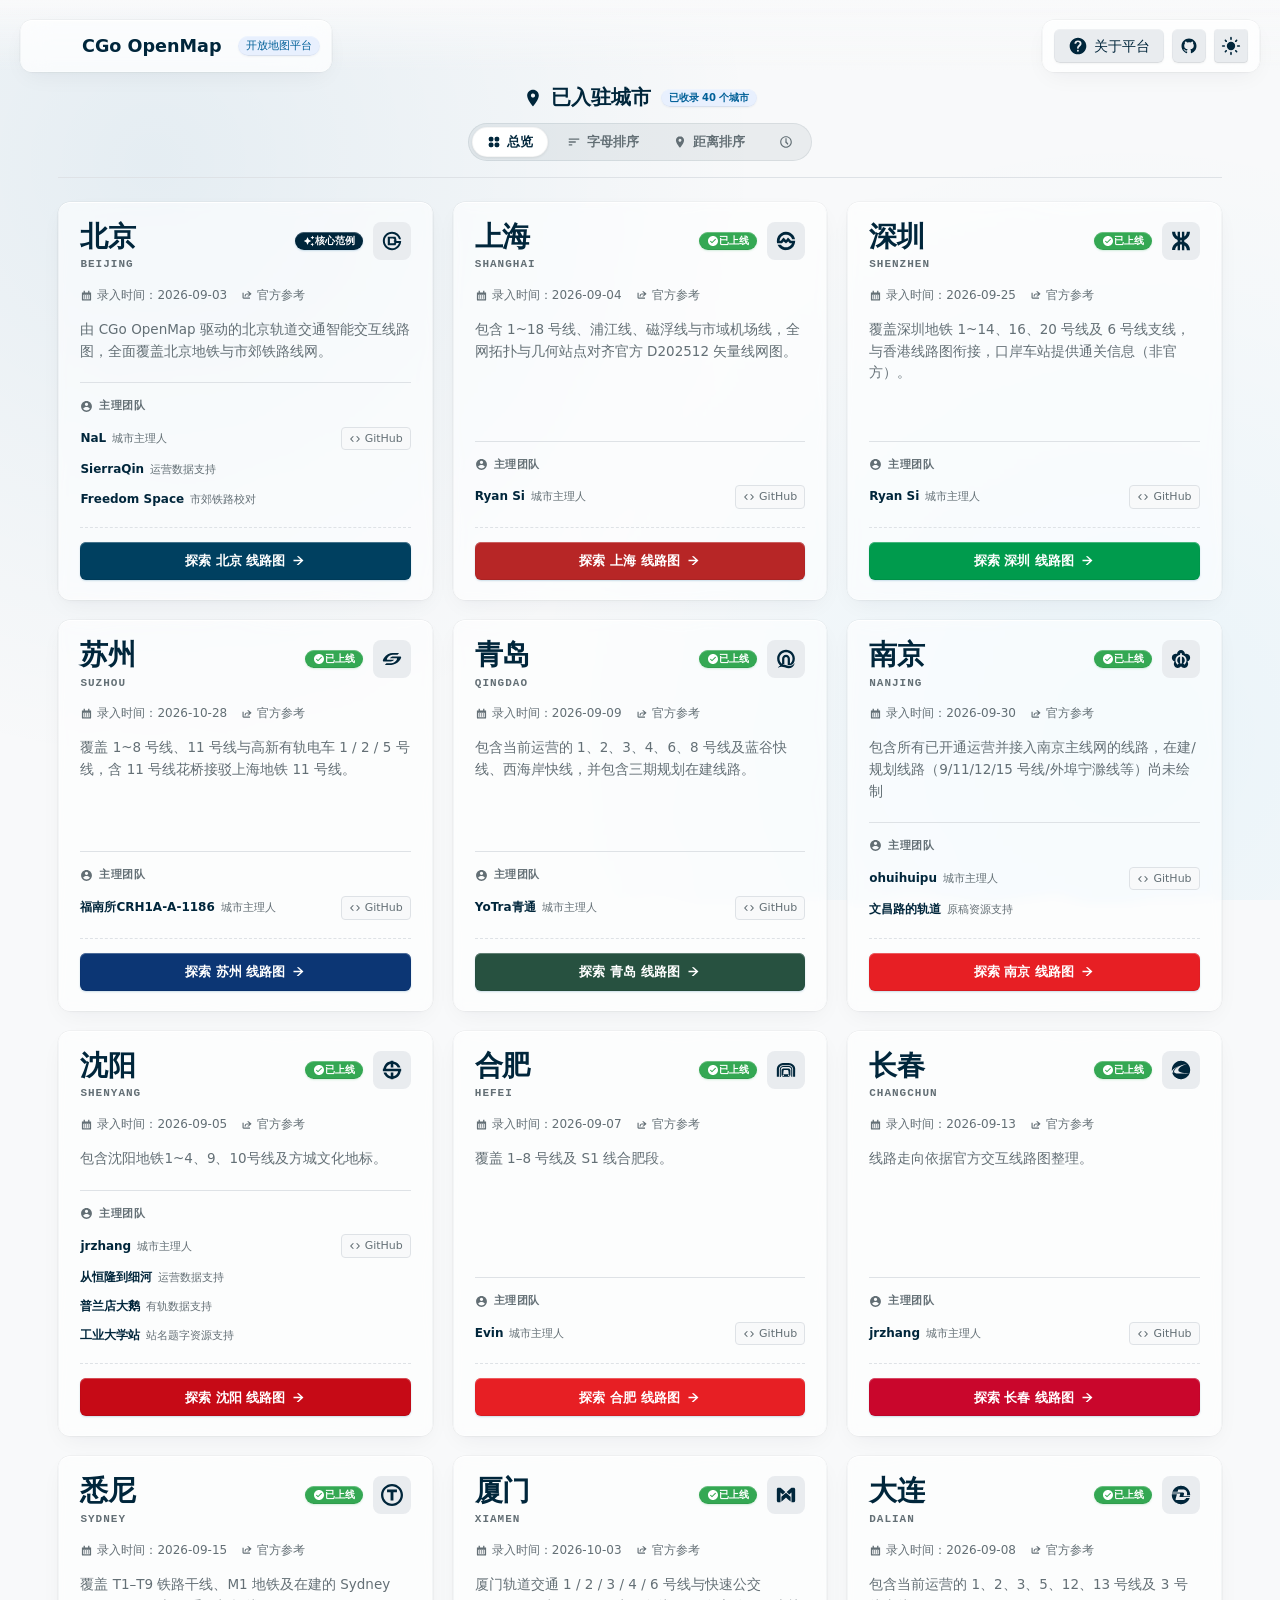
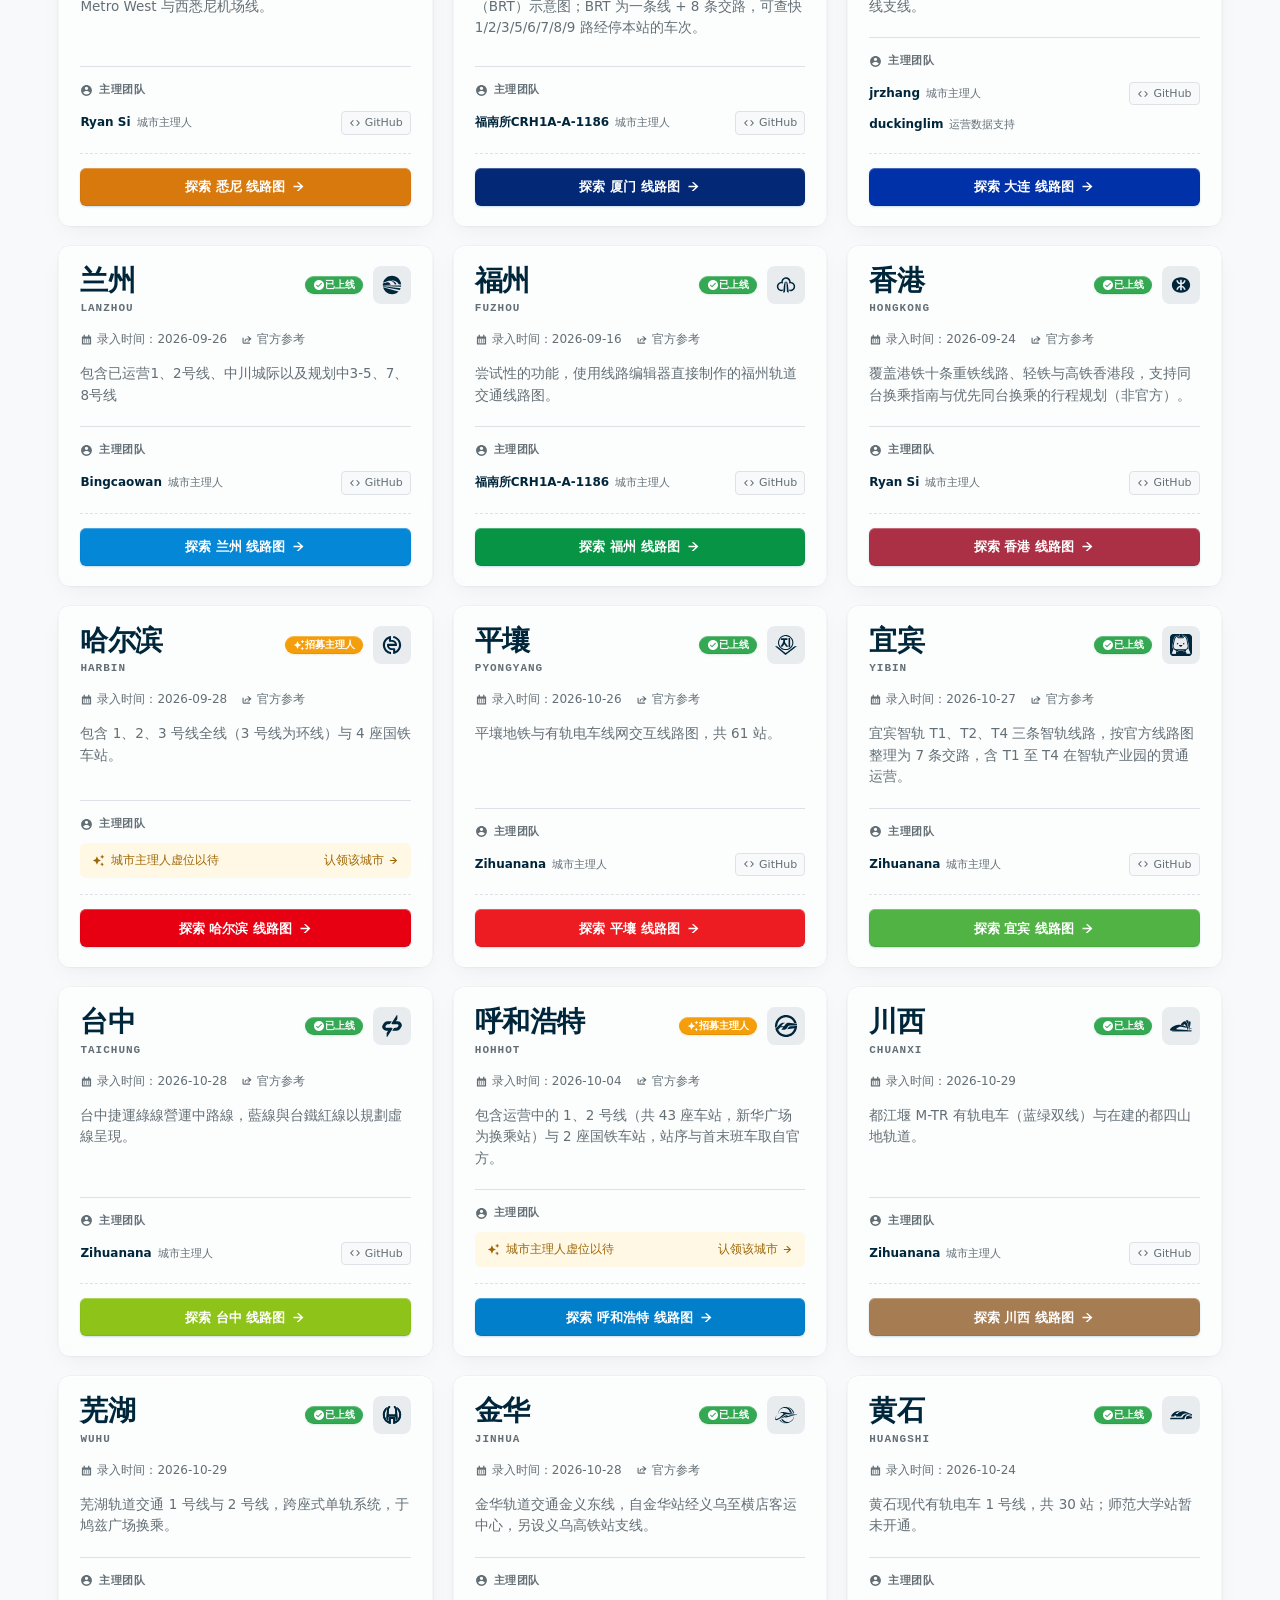
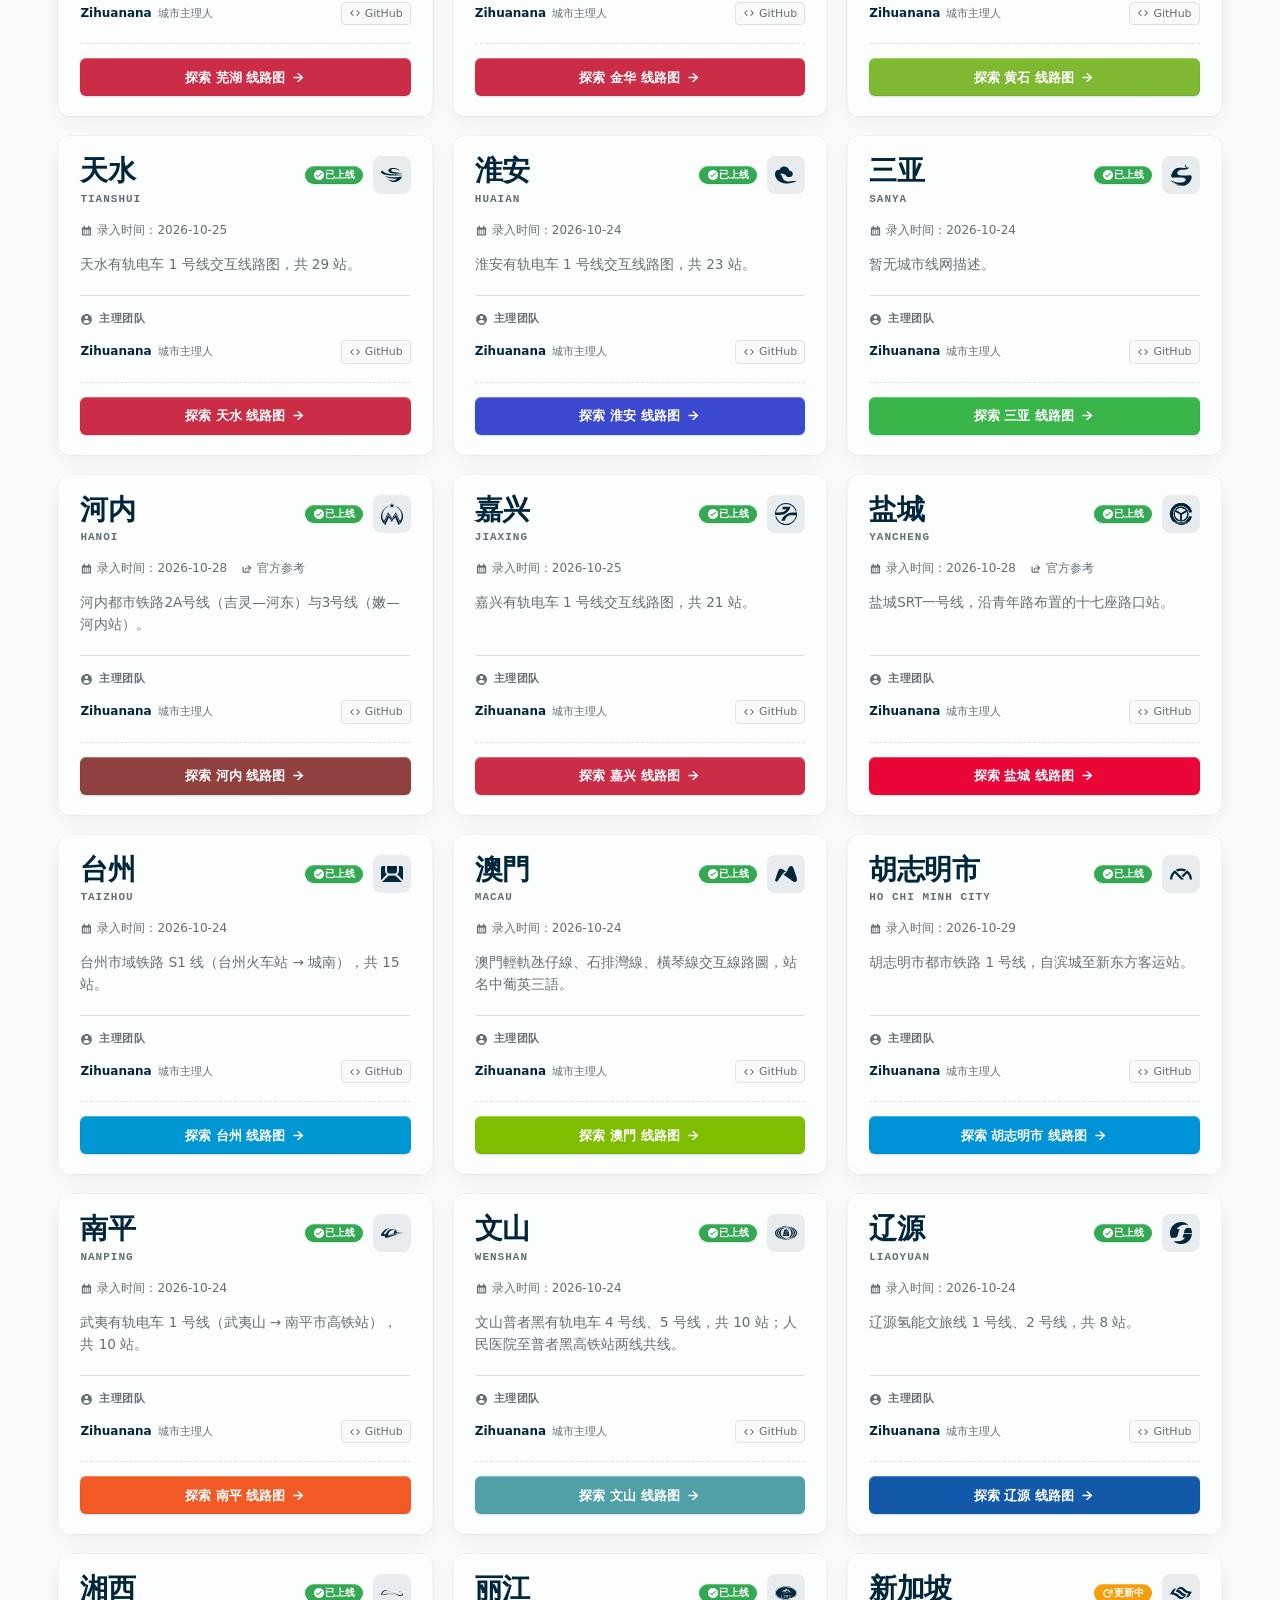
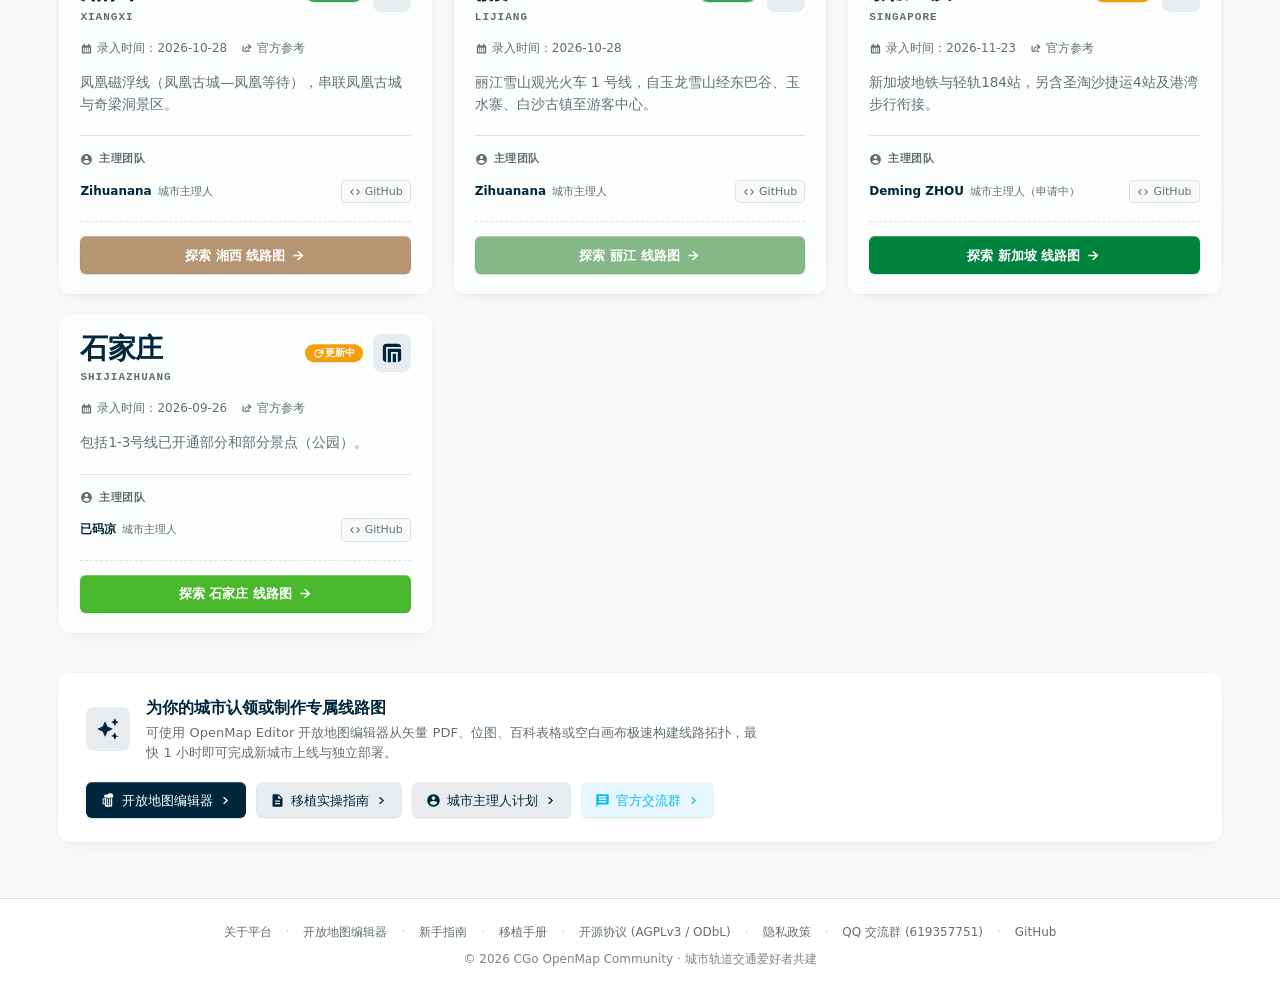
==== commit fdbc5af2: "fix(singapore): use green map theme and inherited portal logo colour" ====
--- a/index.html
+++ b/index.html
@@ -47,14 +47,14 @@
     <title>CGo OpenMap - 城市轨道交通线路图开放平台</title>
 
     <!-- CGoUI 核心 Web Components 脚本预加载 -->
-    <link rel="modulepreload" href="core/cgo-ui.js?v=261128.123324">
-    <script type="module" src="core/cgo-ui.js?v=261128.123324"></script>
+    <link rel="modulepreload" href="core/cgo-ui.js?v=261128.191052">
+    <script type="module" src="core/cgo-ui.js?v=261128.191052"></script>
 
     <!-- 仅引用本地 css/ 样式表以保证项目完全独立性 -->
-    <link rel="stylesheet" href="css/cgo_clr.css?v=261128.123324">
-    <link rel="stylesheet" href="css/cgo_element.css?v=261128.123324">
-    <link rel="stylesheet" href="css/cgo_ui.css?v=261128.123324">
-    <link rel="stylesheet" href="css/cgo_components.css?v=261128.123324">
+    <link rel="stylesheet" href="css/cgo_clr.css?v=261128.191052">
+    <link rel="stylesheet" href="css/cgo_element.css?v=261128.191052">
+    <link rel="stylesheet" href="css/cgo_ui.css?v=261128.191052">
+    <link rel="stylesheet" href="css/cgo_components.css?v=261128.191052">
 
     <style>
         html {
@@ -1152,7 +1152,7 @@
                     <cgo-icon name="help"></cgo-icon>
                     <span>关于平台</span>
                 </a>
-                <a href="https://github.com/NokiaimuL/CGo-OpenMap" target="_blank" class="btn btn-info btn-icon-only"
+                <a href="https://github.com/NokiaimuL/CGo-OpenMap" target="_blank" rel="noopener noreferrer" class="btn btn-info btn-icon-only"
                     title="GitHub 开源仓库" aria-label="GitHub 开源仓库">
                     <svg viewBox="0 0 24 24" width="18" height="18" fill="currentColor">
                         <path
@@ -1218,22 +1218,22 @@
                 </div>
             </div>
             <div class="port-banner-actions">
-                <a href="./editor/" target="_blank" class="btn btn-primary" title="进入 OpenMap Editor 开放地图编辑器">
+                <a href="./editor/" target="_blank" rel="noopener noreferrer" class="btn btn-primary" title="进入 OpenMap Editor 开放地图编辑器">
                     <cgo-icon name="drunk" size="16"></cgo-icon>
                     <span>开放地图编辑器</span>
                     <cgo-icon name="chevron-right" size="13"></cgo-icon>
                 </a>
-                <a href="./PORTING.md" target="_blank" class="btn btn-info">
+                <a href="./PORTING.md" target="_blank" rel="noopener noreferrer" class="btn btn-info">
                     <cgo-icon name="file" size="15"></cgo-icon>
                     <span>移植实操指南</span>
                     <cgo-icon name="chevron-right" size="13"></cgo-icon>
                 </a>
-                <a href="./CONTRIBUTING.md" target="_blank" class="btn btn-info">
+                <a href="./CONTRIBUTING.md" target="_blank" rel="noopener noreferrer" class="btn btn-info">
                     <cgo-icon name="user" size="15"></cgo-icon>
                     <span>城市主理人计划</span>
                     <cgo-icon name="chevron-right" size="13"></cgo-icon>
                 </a>
-                <a href="https://qm.qq.com/q/nHfgBDS68o" target="_blank" class="btn btn-info"
+                <a href="https://qm.qq.com/q/nHfgBDS68o" target="_blank" rel="noopener noreferrer" class="btn btn-info"
                     style="background: rgba(18, 183, 245, 0.1); border-color: #12b7f5; color: #12b7f5;"
                     title="加入官方 QQ 交流群 (619357751)">
                     <cgo-icon name="chat" size="15"></cgo-icon>
@@ -1251,17 +1251,17 @@
             <span class="footer-sep">·</span>
             <a href="./editor/">开放地图编辑器</a>
             <span class="footer-sep">·</span>
-            <a href="./QUICKSTART.md" target="_blank">新手指南</a>
+            <a href="./QUICKSTART.md" target="_blank" rel="noopener noreferrer">新手指南</a>
             <span class="footer-sep">·</span>
-            <a href="./PORTING.md" target="_blank">移植手册</a>
+            <a href="./PORTING.md" target="_blank" rel="noopener noreferrer">移植手册</a>
             <span class="footer-sep">·</span>
-            <a href="./LICENSE" target="_blank">开源协议 (AGPLv3 / ODbL)</a>
+            <a href="./LICENSE" target="_blank" rel="noopener noreferrer">开源协议 (AGPLv3 / ODbL)</a>
             <span class="footer-sep">·</span>
             <a href="./privacy.html">隐私政策</a>
             <span class="footer-sep">·</span>
-            <a href="https://qm.qq.com/q/nHfgBDS68o" target="_blank">QQ 交流群 (619357751)</a>
+            <a href="https://qm.qq.com/q/nHfgBDS68o" target="_blank" rel="noopener noreferrer">QQ 交流群 (619357751)</a>
             <span class="footer-sep">·</span>
-            <a href="https://github.com/NokiaimuL/CGo-OpenMap" target="_blank">GitHub</a>
+            <a href="https://github.com/NokiaimuL/CGo-OpenMap" target="_blank" rel="noopener noreferrer">GitHub</a>
         </div>
         <div class="footer-copy">
             &copy; 2026 CGo OpenMap Community · 城市轨道交通爱好者共建
@@ -1269,10 +1269,10 @@
     </footer>
 
     <!-- 脚本加载 -->
-    <script src="city/data.js?v=261128.123324"></script>
-    <script src="core/tool-theme.js?v=261128.123324"></script>
-    <script src="core/portal-data.js?v=261128.123324"></script>
-    <script src="core/portal-view.js?v=261128.123324"></script>
+    <script src="city/data.js?v=261128.191052"></script>
+    <script src="core/tool-theme.js?v=261128.191052"></script>
+    <script src="core/portal-data.js?v=261128.191052"></script>
+    <script src="core/portal-view.js?v=261128.191052"></script>
 
     <!-- 离线 Service Worker 注册 -->
     <script>
--- a/css/cgo_clr.css
+++ b/css/cgo_clr.css
@@ -0,0 +1,1335 @@
+/*
+ * ╔══════════════════════════════════════════════════════════════╗
+ * ║           CGo UI Library — cgo_clr.css                      ║
+ * ║           颜色与配色系统 (Color & Palette System)            ║
+ * ║                                                              ║
+ * ║  版本：1.0.0 · 2026-06                                       ║
+ * ║  作者：Central Go / NaL                                      ║
+ * ║                                                              ║
+ * ║  内容：                                                      ║
+ * ║    1. 全局色彩 Token（亮色 / 暗色主题）                       ║
+ * ║    2. 语义色（成功 / 警告 / 危险 / 信息）                     ║
+ * ║    3. 管理台权限色                                            ║
+ * ║    4. 玻璃态（Glassmorphism）色                               ║
+ * ║    5. 地图专用色（线路图背景、站点描边等）                     ║
+ * ║    6. 北京地铁各线路标志色                                    ║
+ * ║    7. 用户头像预制配色                                        ║
+ * ║    8. 品牌色与系统自适应 Token                                ║
+ * ╚══════════════════════════════════════════════════════════════╝
+ */
+
+/* =====================================================
+   §1  全局色彩 Token — 亮色模式 (Light Mode)
+   ===================================================== */
+:root {
+    /* ── 背景层 ── */
+    --bg-color: #f8f9fa; /* 页面底层背景 */
+    --bg-body: var(--bg-color);
+    --card-bg: #ffffff; /* 卡片 / 表格 / 容器背景 */
+    --panel-bg: #ffffff; /* 面板背景 */
+    --bg-card: var(--card-bg);
+
+    /* ── 文字 ── */
+    --text-main: #00263b; /* 主文字（品牌深蓝黑） */
+    --text-light: #636f75; /* 次要 / 辅助文字 */
+    --text-secondary: var(--text-light);
+    --text-color: var(--text-main);
+
+    /* ── 边框 / 分割线 ── */
+    --border-color: #dee2e6;
+
+    /* ── 品牌主色 ── */
+    --primary-color: #00263b; /* 深蓝：按钮 / 高亮 / 选中 */
+    --primary-hover: #004060;
+    --btn-text: #ffffff;
+
+    /* ── 导航 ── */
+    --header-bg: #ffffff;
+    --header-height: 60px;
+    --footer-bg: #ffffff;
+    --cgo-floating-scrim-start: var(--bg-color, #f8f9fa);
+    --cgo-floating-scrim-end: rgba(248, 249, 250, 0);
+
+    /* ── 次级按钮 (灰色系) ── */
+    --btn-info-bg: #e9ecef;
+    --btn-info-text: #495057;
+    --btn-info-hover: #dee2e6;
+
+    /* ── 表格 ── */
+    --table-head-bg: #f1f3f5;
+    --table-head-text: #00263b;
+    --table-row-hover: #f8f9fa;
+    --table-cell-border: #eeeeee;
+
+    /* ── 选项卡 ── */
+    --tab-bg: #f8f9fa;
+    --tab-hover: rgba(0, 0, 0, 0.03);
+
+    /* ── 帮助弹窗 ── */
+    --help-code-bg: #f7f9fa;
+    --filter-tag-bg: #f8f9fa;
+    --filter-toolbar-bg: #eef2f7;
+
+    /* ── 组件级自适应亮暗 Token（替代 Shadow DOM 中的 :host-context）── */
+    --cgo-border-hover: #ced4da;
+    --cgo-input-bg: #f5f6f8;
+    --cgo-bg-secondary: #f5f6f8;
+    --cgo-btn-info-active: #dee2e6;
+    --cgo-scrollbar-thumb: rgba(0, 0, 0, 0.18);
+    --cgo-focus-ring-offset: #ffffff;
+    --cgo-subtle-hover: rgba(0, 38, 59, 0.06);
+    --cgo-subtle-active: rgba(0, 38, 59, 0.1);
+    --cgo-subtle-border: rgba(0, 38, 59, 0.08);
+    --cgo-divider-color: rgba(0, 38, 59, 0.08);
+    --cgo-shadow-dropdown: 0 8px 24px rgba(0, 38, 59, 0.08), 0 2px 6px rgba(0, 0, 0, 0.04);
+    --cgo-shadow-modal: 0 20px 60px rgba(0, 0, 0, 0.22);
+    --cgo-shadow-control: 0 1px 2px rgba(0, 0, 0, 0.04);
+    --cgo-shadow-control-hover: 0 2px 4px rgba(0, 0, 0, 0.06);
+    --cgo-shadow-zoom: 0 8px 32px rgba(0, 0, 0, 0.12);
+    --cgo-tooltip-bg: rgba(255, 255, 255, 0.92);
+    --cgo-tooltip-color: #00263b;
+    --cgo-tooltip-border: rgba(0, 38, 59, 0.08);
+    --cgo-badge-info-bg: #e9ecef;
+    --cgo-badge-info-color: #495057;
+    --cgo-badge-muted-bg: #f1f3f5;
+    --cgo-badge-muted-color: #64748b;
+    --cgo-notice-close-bg: rgba(0, 38, 59, 0.05);
+    --cgo-notice-close-hover: rgba(0, 38, 59, 0.12);
+    --cgo-notice-action-bg: rgba(0, 38, 59, 0.06);
+    --cgo-notice-action-hover: rgba(0, 38, 59, 0.12);
+    --cgo-notice-embedded-bg: rgba(255, 255, 255, 0.55);
+    --cgo-notice-embedded-border: rgba(0, 38, 59, 0.06);
+    --cgo-floating-header-bg: rgba(248, 250, 252, 0.85);
+    --cgo-floating-header-border: rgba(0, 0, 0, 0.08);
+    --cgo-avatar-default-bg: rgba(241, 245, 249, 0.85);
+    --cgo-chat-bot-bg: var(--glass-bg-surface, rgba(255, 255, 255, 0.72));
+    --cgo-chat-bot-border: var(--border-color, #dee2e6);
+    --cgo-pref-hover-bg: rgba(255, 255, 255, 0.96);
+    --cgo-tab-active-bg: #ffffff;
+    --cgo-tab-active-shadow: 0 1px 4px rgba(0, 38, 59, 0.08);
+    --cgo-select-opt-hover: rgba(0, 38, 59, 0.06);
+    --cgo-select-opt-selected-bg: rgba(0, 96, 152, 0.1);
+    --cgo-select-opt-selected-color: var(--primary-color, #006098);
+    --cgo-rim-hairline-bg:
+        linear-gradient(to right,
+            rgba(0, 38, 59, var(--lg-rim-dark, 0.04)) 0,
+            rgba(0, 0, 0, 0) var(--lg-rim-side, 3px),
+            rgba(0, 0, 0, 0) calc(100% - var(--lg-rim-side, 3px)),
+            rgba(0, 38, 59, var(--lg-rim-dark, 0.04)) 100%),
+        linear-gradient(to bottom,
+            rgba(255, 255, 255, calc(var(--lg-rim-lit, 0.95) * 0.45)) 0,
+            rgba(255, 255, 255, calc(var(--lg-rim-lit, 0.95) * 0.45)) var(--lg-rim-hold, 1px),
+            rgba(255, 255, 255, 0) 8px,
+            rgba(0, 0, 0, 0.02) calc(100% - 4px),
+            rgba(0, 0, 0, 0.12) 100%);
+    --cgo-rim-tierb-bg: linear-gradient(to bottom,
+        rgba(255, 255, 255, calc(var(--lg-rim-lit, 0.95) * 0.45 * 0.75)) 0,
+        rgba(255, 255, 255, calc(var(--lg-rim-lit, 0.95) * 0.45 * 0.75)) var(--lg-rim-hold, 1px),
+        rgba(255, 255, 255, 0) var(--lg-rim-fade, 12px));
+    --cgo-rim-tierc-bg:
+        linear-gradient(to right,
+            rgba(0, 38, 59, var(--lg-rim-dark, 0.04)) 0,
+            rgba(0, 0, 0, 0) var(--lg-rim-side, 4px),
+            rgba(0, 0, 0, 0) calc(100% - var(--lg-rim-side, 4px)),
+            rgba(0, 38, 59, var(--lg-rim-dark, 0.04)) 100%),
+        linear-gradient(to bottom,
+            rgba(255, 255, 255, var(--lg-rim-lit, 0.95)) 0,
+            rgba(255, 255, 255, var(--lg-rim-lit, 0.95)) var(--lg-rim-hold, 1px),
+            rgba(255, 255, 255, 0) var(--lg-rim-fade, 12px),
+            rgba(255, 255, 255, 0) calc(100% - var(--lg-rim-fade, 12px)),
+            rgba(255, 255, 255, calc(var(--lg-rim-lit, 0.95) * 0.4)) calc(100% - var(--lg-rim-hold, 1px)),
+            rgba(255, 255, 255, calc(var(--lg-rim-lit, 0.95) * 0.4)) 100%);
+}
+
+/* =====================================================
+   §1  全局色彩 Token — 暗色模式 (Dark Mode)
+   ===================================================== */
+[data-theme='dark'] {
+    color-scheme: dark;
+    --bg-color: #1a1a1a;
+    --bg-body: var(--bg-color);
+    --card-bg: #1f2020;
+    --panel-bg: #1f2020;
+    --bg-card: var(--card-bg);
+
+    --text-main: #e5e8ea;
+    --text-light: #a0b0b9;
+    --text-secondary: var(--text-light);
+    --text-color: var(--text-main);
+
+    --border-color: #333333;
+
+    --primary-color: #006098; /* 暗模式下提亮，适配深底 */
+    --primary-hover: #0070b0;
+    --btn-text: #ffffff;
+
+    --header-bg: #1f2020;
+    --footer-bg: #1f2020;
+    --cgo-floating-scrim-start: var(--bg-color, #1a1a1a);
+    --cgo-floating-scrim-end: rgba(26, 26, 26, 0);
+
+    --btn-info-bg: #373838;
+    --btn-info-text: #e5e8ea;
+    --btn-info-hover: #4a4b4c;
+
+    --table-head-bg: #2c2d2e;
+    --table-head-text: #e5e8ea;
+    --table-row-hover: #2a2b2c;
+    --table-cell-border: #333333;
+
+    --tab-bg: #2c2d2e;
+    --tab-hover: rgba(255, 255, 255, 0.05);
+
+    --help-code-bg: #2a2a2a;
+    --filter-tag-bg: #2c2d2e;
+    --filter-toolbar-bg: #2c2d2e;
+
+    --cgo-border-hover: #44474b;
+    --cgo-input-bg: #262729;
+    --cgo-bg-secondary: #262729;
+    --cgo-btn-info-active: #383a3c;
+    --cgo-scrollbar-thumb: rgba(255, 255, 255, 0.14);
+    --cgo-focus-ring-offset: #1a1a1a;
+    --cgo-subtle-hover: rgba(255, 255, 255, 0.08);
+    --cgo-subtle-active: rgba(255, 255, 255, 0.14);
+    --cgo-subtle-border: rgba(255, 255, 255, 0.08);
+    --cgo-divider-color: rgba(255, 255, 255, 0.08);
+    --cgo-shadow-dropdown: 0 16px 40px rgba(0, 0, 0, 0.45), 0 4px 12px rgba(0, 0, 0, 0.3);
+    --cgo-shadow-modal: 0 24px 72px rgba(0, 0, 0, 0.65);
+    --cgo-shadow-control: 0 1px 3px rgba(0, 0, 0, 0.25);
+    --cgo-shadow-control-hover: 0 2px 5px rgba(0, 0, 0, 0.35);
+    --cgo-shadow-zoom: 0 12px 36px rgba(0, 0, 0, 0.5);
+    --cgo-tooltip-bg: rgba(38, 40, 44, 0.94);
+    --cgo-tooltip-color: #e5e8ea;
+    --cgo-tooltip-border: rgba(255, 255, 255, 0.12);
+    --cgo-badge-info-bg: #373838;
+    --cgo-badge-info-color: #e5e8ea;
+    --cgo-badge-muted-bg: rgba(255, 255, 255, 0.1);
+    --cgo-badge-muted-color: #a0b0b9;
+    --cgo-notice-close-bg: rgba(255, 255, 255, 0.08);
+    --cgo-notice-close-hover: rgba(255, 255, 255, 0.16);
+    --cgo-notice-action-bg: rgba(255, 255, 255, 0.08);
+    --cgo-notice-action-hover: rgba(255, 255, 255, 0.14);
+    --cgo-notice-embedded-bg: rgba(255, 255, 255, 0.04);
+    --cgo-notice-embedded-border: rgba(255, 255, 255, 0.08);
+    --cgo-floating-header-bg: rgba(38, 40, 44, 0.85);
+    --cgo-floating-header-border: rgba(255, 255, 255, 0.08);
+    --cgo-avatar-default-bg: rgba(45, 48, 52, 0.85);
+    --cgo-chat-bot-bg: var(--glass-bg-surface, rgba(31, 32, 34, 0.72));
+    --cgo-chat-bot-border: var(--border-color, #383a3c);
+    --cgo-pref-hover-bg: rgba(44, 46, 50, 0.92);
+    --cgo-tab-active-bg: #323438;
+    --cgo-tab-active-shadow: 0 2px 6px rgba(0, 0, 0, 0.35);
+    --cgo-select-opt-hover: rgba(255, 255, 255, 0.08);
+    --cgo-select-opt-selected-bg: rgba(0, 112, 176, 0.22);
+    --cgo-select-opt-selected-color: #7cc4ff;
+    --cgo-rim-hairline-bg: linear-gradient(to bottom,
+        rgba(255, 255, 255, calc(var(--lg-rim-lit, 0.22) * 1.5)) 0,
+        rgba(255, 255, 255, calc(var(--lg-rim-lit, 0.22) * 1.5)) 1px,
+        rgba(255, 255, 255, 0) 8px,
+        rgba(255, 255, 255, 0) calc(100% - 4px),
+        rgba(255, 255, 255, 0.08) 100%);
+    --cgo-rim-tierb-bg: linear-gradient(to bottom,
+        rgba(255, 255, 255, calc(var(--lg-rim-lit, 0.22) * 0.45 * 1.5)) 0,
+        rgba(255, 255, 255, calc(var(--lg-rim-lit, 0.22) * 0.45 * 1.5)) 1px,
+        rgba(255, 255, 255, 0) 8px);
+    --cgo-rim-tierc-bg: linear-gradient(to bottom,
+        rgba(255, 255, 255, calc(var(--lg-rim-lit, 0.22) * 1.5)) 0,
+        rgba(255, 255, 255, calc(var(--lg-rim-lit, 0.22) * 1.5)) 1px,
+        rgba(255, 255, 255, 0) 8px,
+        rgba(255, 255, 255, 0) calc(100% - 4px),
+        rgba(255, 255, 255, 0.12) 100%);
+}
+
+/* =====================================================
+   §2  语义色 (Semantic Colors)
+   ===================================================== */
+:root {
+    /* 成功 */
+    --success-color: #34a853;
+    --success-bg: #e6ffed;
+    --success-border: #a8d5b5;
+
+    /* 警告 */
+    --warning-color: #f59e0b;
+    --warning-bg: rgba(255, 243, 205, 0.5);
+    --warning-border: rgba(255, 238, 186, 0.5);
+
+    /* 危险 */
+    --danger-color: #ea4335;
+    --danger-hover: #b3261e;
+    --danger-bg: #fff1f1;
+    --danger-border: #e58f8f;
+
+    /* 信息 */
+    --info-color: #006098;
+    --info-bg: #e8f0fe;
+    --info-border: #b8d0ee;
+
+    /* 对比模式 — 差异 */
+    --diff-bg: #efbdc3;
+    --diff-text: #d93025;
+    /* 对比模式 — 相同 */
+    --same-bg: #e6ffed;
+    --same-text: #137333;
+    /* 选中列 */
+    --selected-bg: #e8f0fe;
+}
+
+[data-theme='dark'] {
+    --success-color: #34a853;
+    --success-bg: #1b3e20;
+    --success-border: #2d5c36;
+
+    --warning-color: #f59e0b;
+    --warning-bg: rgba(100, 75, 0, 0.2);
+    --warning-border: rgba(120, 90, 0, 0.3);
+
+    --danger-color: #ea4335;
+    --danger-hover: #ff5252;
+    --danger-bg: #3b0f0f;
+    --danger-border: #7a2424;
+
+    --info-color: #006098;
+    --info-bg: #1a2a3a;
+    --info-border: #2a4060;
+
+    --diff-bg: #5c1b1b;
+    --diff-text: #ea4335;
+    --same-bg: #1b3e20;
+    --same-text: #34a853;
+    --selected-bg: rgba(66, 133, 244, 0.2);
+}
+
+/* =====================================================
+   §3  管理台权限色 (Admin Permission Colors)
+   ===================================================== */
+:root {
+    --permission-enabled: #16803d;
+    --permission-enabled-soft: #edf8f1;
+    --permission-enabled-border: #badfc8;
+
+    --permission-disabled: #52637a;
+    --permission-disabled-soft: #f0f4f8;
+    --permission-disabled-border: #b9c5d4;
+
+    --permission-hidden: #c62828;
+    --permission-hidden-soft: #fff1f1;
+    --permission-hidden-border: #e58f8f;
+
+    --permission-inherit: #64748b;
+    --permission-inherit-soft: #f2f5f8;
+    --permission-inherit-border: #d2dbe6;
+}
+
+[data-theme='dark'] {
+    --permission-enabled: #81c995;
+    --permission-enabled-soft: #163820;
+    --permission-enabled-border: #245934;
+
+    --permission-disabled: #94a3b8;
+    --permission-disabled-soft: #202936;
+    --permission-disabled-border: #334155;
+
+    --permission-hidden: #ff8a80;
+    --permission-hidden-soft: #3d1414;
+    --permission-hidden-border: #5c1c1c;
+
+    --permission-inherit: #a1b0cb;
+    --permission-inherit-soft: #242d3d;
+    --permission-inherit-border: #37455d;
+}
+
+/* =====================================================
+   §4  玻璃态色与 Liquid Glass 模式体系 (Glassmorphism & Liquid Glass)
+   ===================================================== */
+:root {
+    /* ══════════════════════════════════════════════════════
+       CGoUI 玻璃系统中央默认档位配置 (Single Source of Truth)
+       当前：liquid（默认启用物理折射液态玻璃）
+       ══════════════════════════════════════════════════════ */
+    --cgo-glass-default: liquid;
+
+    /* ══════════════════════════════════════════════════════
+       CGoUI 顶栏模式中央默认档位配置 (Single Source of Truth)
+       classic: 默认原版经典吸顶顶栏（Zero-Regression 零变更保证）
+       floating: 新版脱离文档流的双岛屿/单胶囊悬浮菜单栏
+       ══════════════════════════════════════════════════════ */
+    --cgo-header-default: floating;
+    --header-floating-height: 52px;
+    --header-floating-mobile-height: 48px;
+    --header-floating-radius: 12px;
+    --header-floating-shadow: 0 4px 20px rgba(0, 0, 0, 0.18);
+    --cgo-nav-width: 280px;
+
+    /* ══════════════════════════════════════════════════════
+       CGoUI 背景模式中央默认档位配置 (Single Source of Truth)
+       solid: 默认原版纯色背景（Zero-Regression 零变更保证，使用 --bg-color）
+       gradient: 轻微多维微质感径向双光源渐变背景，衬托玻璃态与沉浸式体验
+       ══════════════════════════════════════════════════════ */
+    --cgo-bg-default: solid;
+    --bg-gradient-light:
+        radial-gradient(circle at 12% 18%, rgba(0, 96, 152, 0.08), transparent 45%),
+        radial-gradient(circle at 88% 82%, rgba(0, 160, 233, 0.06), transparent 45%),
+        var(--bg-color, #f8f9fa);
+    --bg-gradient-dark:
+        radial-gradient(circle at 12% 18%, rgba(0, 96, 152, 0.16), transparent 50%),
+        radial-gradient(circle at 88% 82%, rgba(15, 35, 65, 0.40), transparent 50%),
+        var(--bg-color, #0f1115);
+    --bg-gradient: var(--bg-gradient-light);
+
+    /* 物理光圈与缓动参数 */
+    --lg-rim-lit: 0.95;
+    --lg-rim-dark: 0.04;
+    --lg-rim-hold: 1px;
+    --lg-rim-fade: 12px;
+    --lg-rim-side: 4px;
+    --glass-easing: cubic-bezier(0.32, 0.72, 0, 1);
+    --glass-duration: 0.28s;
+
+    /* 默认：液态玻璃 Liquid Glass 规范（完全对齐 tool.html 真实物理折射） */
+    --glass-refraction-filter: url(#glass-distortion);
+    --glass-backdrop-blur: blur(5px) saturate(130%);
+    --glass-backdrop-blur-surface: blur(14px) saturate(135%);
+    --glass-backdrop-blur-panel: blur(14px) saturate(135%);
+    --glass-backdrop-filter: blur(5px) saturate(130%);
+    --glass-backdrop-filter-surface: blur(14px) saturate(135%);
+    --glass-backdrop-filter-panel: blur(14px) saturate(135%);
+    --glass-bg: rgba(255, 255, 255, 0.60);
+    --glass-bg-hover: rgba(255, 255, 255, 0.68);
+    --glass-bg-card: rgba(255, 255, 255, 0.60);
+    --glass-bg-card-hover: rgba(255, 255, 255, 0.68);
+    --glass-bg-surface: rgba(255, 255, 255, 0.72);
+    --glass-bg-panel: rgba(255, 255, 255, 0.9);
+    --glass-border: rgba(255, 255, 255, 0.40);
+    --glass-shadow:
+        0 0 0 0.5px rgba(0, 0, 0, 0.06),
+        0 8px 24px -6px rgba(0, 38, 59, 0.06),
+        0 2px 6px -2px rgba(0, 38, 59, 0.04);
+        /* inset 光已移除 —— 由 ::before 微光圈层统一承载，避免 overflow/isolation 切换时绘制漂移 */
+    --glass-shadow-hover:
+        0 0 0 0.5px rgba(0, 0, 0, 0.08),
+        0 14px 30px -8px rgba(0, 38, 59, 0.12),
+        0 4px 10px -2px rgba(0, 38, 59, 0.06);
+    --lg-rim-display: block;
+    --sidebar-width: 280px;
+}
+
+[data-theme='dark'] {
+    --bg-gradient: var(--bg-gradient-dark);
+    --lg-rim-lit: 0.22;
+    --lg-rim-dark: 0;
+    --glass-bg: rgba(31, 32, 34, 0.60);
+    --glass-bg-hover: rgba(38, 40, 44, 0.68);
+    --glass-bg-card: rgba(31, 32, 34, 0.60);
+    --glass-bg-card-hover: rgba(38, 40, 44, 0.68);
+    --glass-bg-surface: rgba(31, 32, 34, 0.72);
+    --glass-bg-panel: rgba(31, 32, 34, 0.9);
+    --glass-border: rgba(255, 255, 255, 0.09);
+    --glass-shadow:
+        0 0 0 0.5px rgba(255, 255, 255, 0.09),
+        0 10px 28px -6px rgba(0, 0, 0, 0.5),
+        0 3px 8px -2px rgba(0, 0, 0, 0.35);
+        /* inset 光已移除 —— 由 ::before 微光圈层统一承载，避免 overflow/isolation 切换时绘制漂移 */
+    --glass-shadow-hover:
+        0 0 0 0.5px rgba(255, 255, 255, 0.15),
+        0 16px 36px -8px rgba(0, 0, 0, 0.65),
+        0 4px 12px -2px rgba(0, 0, 0, 0.4);
+}
+
+@media (prefers-color-scheme: dark) {
+    :root:not([data-theme='light']) {
+        color-scheme: dark;
+        --bg-color: #1a1a1a;
+        --bg-body: var(--bg-color);
+        --card-bg: #1f2020;
+        --panel-bg: #1f2020;
+        --bg-card: var(--card-bg);
+        --text-main: #e5e8ea;
+        --text-light: #a0b0b9;
+        --text-secondary: var(--text-light);
+        --text-color: var(--text-main);
+        --border-color: #333333;
+        --primary-color: #006098;
+        --primary-hover: #0070b0;
+        --btn-info-bg: #373838;
+        --btn-info-text: #e5e8ea;
+        --btn-info-hover: #4a4b4c;
+        --bg-gradient: var(--bg-gradient-dark);
+        --lg-rim-lit: 0.22;
+        --lg-rim-dark: 0;
+        --glass-bg: rgba(31, 32, 34, 0.60);
+        --glass-bg-hover: rgba(38, 40, 44, 0.68);
+        --glass-bg-card: rgba(31, 32, 34, 0.60);
+        --glass-bg-card-hover: rgba(38, 40, 44, 0.68);
+        --glass-bg-surface: rgba(31, 32, 34, 0.72);
+        --glass-bg-panel: rgba(31, 32, 34, 0.9);
+        --glass-border: rgba(255, 255, 255, 0.09);
+        --glass-shadow:
+            0 0 0 0.5px rgba(255, 255, 255, 0.09),
+            0 10px 28px -6px rgba(0, 0, 0, 0.5),
+            0 3px 8px -2px rgba(0, 0, 0, 0.35);
+        --glass-shadow-hover:
+            0 0 0 0.5px rgba(255, 255, 255, 0.15),
+            0 16px 36px -8px rgba(0, 0, 0, 0.65),
+            0 4px 12px -2px rgba(0, 0, 0, 0.4);
+        --cgo-floating-scrim-start: var(--bg-color, #1a1a1a);
+        --cgo-floating-scrim-end: rgba(26, 26, 26, 0);
+    }
+}
+
+/* 档位 2：仅模糊 (blur) — 页面级或容器级开启 */
+:root[glass-mode='blur'],
+:root[data-glass-mode='blur'],
+body[glass-mode='blur'],
+body[data-glass-mode='blur'],
+[glass-mode='blur'],
+[data-glass-mode='blur'] {
+    --glass-refraction-filter: none;
+    --lg-rim-display: block;
+}
+
+/* 档位 1：液态玻璃 (liquid) — 模糊 + 硬件加速光学折射 */
+:root[glass-mode='liquid'],
+:root[data-glass-mode='liquid'],
+body[glass-mode='liquid'],
+body[data-glass-mode='liquid'],
+[glass-mode='liquid'],
+[data-glass-mode='liquid'] {
+    --glass-refraction-filter: url(#glass-distortion);
+    --lg-rim-display: block;
+}
+
+/* 显式锁定为扁平（即便未来全局默认切换，显式写了 flat 的页面依然稳固保持扁平） */
+:root[glass-mode='flat'],
+:root[glass-mode='none'],
+:root[data-glass-mode='flat'],
+:root[data-glass-mode='none'],
+body[glass-mode='flat'],
+body[glass-mode='none'],
+body[data-glass-mode='flat'],
+body[data-glass-mode='none'],
+[glass-mode='flat'],
+[glass-mode='none'],
+[data-glass-mode='flat'],
+[data-glass-mode='none'] {
+    --glass-refraction-filter: none;
+    --glass-backdrop-blur: none;
+    --glass-backdrop-blur-surface: none;
+    --glass-backdrop-blur-panel: none;
+    --glass-backdrop-filter: none;
+    --glass-backdrop-filter-surface: none;
+    --glass-backdrop-filter-panel: none;
+    --glass-bg: var(--card-bg, #ffffff);
+    --glass-bg-hover: var(--card-bg, #ffffff);
+    --glass-bg-card: var(--card-bg, #ffffff);
+    --glass-bg-card-hover: var(--card-bg, #ffffff);
+    --glass-bg-surface: var(--card-bg, #ffffff);
+    --glass-bg-panel: var(--card-bg, #ffffff);
+    --glass-border: var(--border-color, #dee2e6);
+    --glass-shadow: var(--shadow-sm, 0 2px 8px rgba(0, 0, 0, 0.06));
+    --glass-shadow-hover: var(--shadow-md, 0 4px 15px rgba(0, 0, 0, 0.08));
+    --lg-rim-display: none;
+}
+
+/* =====================================================
+   §5  地图专用色 (Map-specific Colors)
+   ===================================================== */
+:root {
+    --map-bg: #ffffff;
+    --station-stroke: #00263b;
+    --not-open-color: #bdcbd2;
+    --panel-header-bg: #00263b;
+    --panel-header-text: #ffffff;
+    --close-btn-color: rgba(255, 255, 255, 0.6);
+    --capsule-bg: #ffffff;
+    --capsule-text: #333333;
+    --stops-tag-bg: #f0f2f5;
+    --control-bg: #ffffff;
+    --ctrl-btn-bg: #f0f2f5;
+    --ctrl-icon: #333333;
+    --ctrl-hover: #e1e4e8;
+    --divider: #e0e0e0;
+    --list-hover: #f0f2f5;
+    --sta-stroke-width-cn: 2px;
+    --sta-stroke-width-en: 1.75px;
+}
+
+[data-theme='dark'] {
+    --map-bg: #1a1a1a;
+    --station-stroke: #bdcbd2;
+    --not-open-color: #4e4e4e;
+    --panel-header-bg: #373838;
+    --panel-header-text: #e5e8ea;
+    --close-btn-color: #78848b;
+    --capsule-bg: #1f2020;
+    --capsule-text: #78848b;
+    --stops-tag-bg: #373838;
+    --control-bg: #1f2020;
+    --ctrl-btn-bg: #373838;
+    --ctrl-icon: #78848b;
+    --ctrl-hover: #4f4f4f;
+    --divider: #333333;
+    --list-hover: #373838;
+}
+
+/* =====================================================
+   §6  北京地铁线路标志色 (Beijing Metro Line Colors)
+   ===================================================== */
+
+/* 地铁线路色工具类：可直接写 class="line-bg line-1号线八通线" */
+.line-bg {
+    color: var(--line-color-text-light);
+    display: inline-block;
+}
+
+.line-bg.line-1号线八通线,
+.filter-tag[data-line='1号线八通线'].active {
+    background-color: var(--line-color-1);
+    color: var(--line-color-text-light);
+}
+
+.line-bg.line-2号线,
+.filter-tag[data-line='2号线'].active {
+    background-color: var(--line-color-2);
+    color: var(--line-color-text-light);
+}
+
+.line-bg.line-3号线,
+.filter-tag[data-line='3号线'].active {
+    background-color: var(--line-color-3);
+    color: var(--line-color-text-light);
+}
+
+.line-bg.line-4号线大兴线,
+.filter-tag[data-line='4号线大兴线'].active {
+    background-color: var(--line-color-4);
+    color: var(--line-color-text-light);
+}
+
+.line-bg.line-5号线,
+.filter-tag[data-line='5号线'].active {
+    background-color: var(--line-color-5);
+    color: var(--line-color-text-light);
+}
+
+.line-bg.line-6号线,
+.filter-tag[data-line='6号线'].active {
+    background-color: var(--line-color-6);
+    color: var(--line-color-text-light);
+}
+
+.line-bg.line-7号线,
+.filter-tag[data-line='7号线'].active {
+    background-color: var(--line-color-7);
+    color: var(--line-color-text-dark);
+}
+
+.line-bg.line-8号线,
+.filter-tag[data-line='8号线'].active {
+    background-color: var(--line-color-8);
+    color: var(--line-color-text-light);
+}
+
+.line-bg.line-9号线,
+.filter-tag[data-line='9号线'].active {
+    background-color: var(--line-color-9);
+    color: var(--line-color-text-dark);
+}
+
+.line-bg.line-10号线,
+.filter-tag[data-line='10号线'].active {
+    background-color: var(--line-color-10);
+    color: var(--line-color-text-light);
+}
+
+.line-bg.line-11号线,
+.filter-tag[data-line='11号线'].active {
+    background-color: var(--line-color-11);
+    color: var(--line-color-text-light);
+}
+
+.line-bg.line-12号线,
+.filter-tag[data-line='12号线'].active {
+    background-color: var(--line-color-12);
+    color: var(--line-color-text-light);
+}
+
+.line-bg.line-13号线,
+.filter-tag[data-line='13号线'].active {
+    background-color: var(--line-color-13);
+    color: var(--line-color-text-dark);
+}
+
+.line-bg.line-14号线,
+.filter-tag[data-line='14号线'].active {
+    background-color: var(--line-color-14);
+    color: var(--line-color-text-dark);
+}
+
+.line-bg.line-15号线,
+.filter-tag[data-line='15号线'].active {
+    background-color: var(--line-color-15);
+    color: var(--line-color-text-light);
+}
+
+.line-bg.line-16号线,
+.filter-tag[data-line='16号线'].active {
+    background-color: var(--line-color-16);
+    color: var(--line-color-text-light);
+}
+
+.line-bg.line-17号线,
+.filter-tag[data-line='17号线'].active {
+    background-color: var(--line-color-17);
+    color: var(--line-color-text-light);
+}
+
+.line-bg.line-18号线,
+.filter-tag[data-line='18号线'].active {
+    background-color: var(--line-color-18);
+    color: var(--line-color-text-light);
+}
+
+.line-bg.line-19号线,
+.filter-tag[data-line='19号线'].active {
+    background-color: var(--line-color-19);
+    color: var(--line-color-text-dark);
+}
+
+.line-bg.line-22号线,
+.filter-tag[data-line='22号线'].active {
+    background-color: var(--line-color-22);
+    color: var(--line-color-text-dark);
+}
+
+.line-bg.line-28号线,
+.filter-tag[data-line='28号线'].active {
+    background-color: var(--line-color-28);
+    color: var(--line-color-text-light);
+}
+
+.line-bg.line-亦庄线,
+.filter-tag[data-line='亦庄线'].active {
+    background-color: var(--line-color-24);
+    color: var(--line-color-text-light);
+}
+
+.line-bg.line-亦庄T1线,
+.filter-tag[data-line='亦庄T1线'].active {
+    background-color: var(--line-color-t1);
+    color: var(--line-color-text-light);
+}
+
+.line-bg.line-房山线,
+.filter-tag[data-line='房山线'].active {
+    background-color: var(--line-color-25);
+    color: var(--line-color-text-light);
+}
+
+.line-bg.line-燕房线,
+.filter-tag[data-line='燕房线'].active {
+    background-color: var(--line-color-25w);
+    color: var(--line-color-text-light);
+}
+
+.line-bg.line-S1线,
+.filter-tag[data-line='S1线'].active {
+    background-color: var(--line-color-26);
+    color: var(--line-color-text-light);
+}
+
+.line-bg.line-昌平线,
+.filter-tag[data-line='昌平线'].active {
+    background-color: var(--line-color-27);
+    color: var(--line-color-text-dark);
+}
+
+.line-bg.line-西郊线,
+.filter-tag[data-line='西郊线'].active {
+    background-color: var(--line-color-xj);
+    color: var(--line-color-text-light);
+}
+
+.line-bg.line-首都机场线,
+.filter-tag[data-line='首都机场线'].active {
+    background-color: var(--line-color-cae);
+    color: var(--line-color-text-dark);
+}
+
+.line-bg.line-大兴机场线,
+.filter-tag[data-line='大兴机场线'].active {
+    background-color: var(--line-color-dae);
+    color: var(--line-color-text-light);
+}
+
+.line-bg.line-市郊S1线,
+.filter-tag[data-line='市郊S1线'].active {
+    background-color: var(--line-color-sub-s1);
+    color: var(--line-color-text-light);
+}
+
+.line-bg.line-市郊S2线,
+.filter-tag[data-line='市郊S2线'].active {
+    background-color: var(--line-color-sub-s2);
+    color: var(--line-color-text-light);
+}
+
+.line-bg.line-市郊S5线,
+.filter-tag[data-line='市郊S5线'].active {
+    background-color: var(--line-color-sub-s5);
+    color: var(--line-color-text-light);
+}
+
+.line-bg.line-市郊S6线,
+.filter-tag[data-line='市郊S6线'].active {
+    background-color: var(--line-color-sub-s6);
+    color: var(--line-color-text-light);
+}
+
+/* 通用"全部"标签 */
+.filter-tag[data-line='all'].active {
+    background: var(--primary-color);
+    color: var(--line-color-text-light);
+}
+
+/* ── 线路行内标签 ── */
+.line-tag {
+    display: inline-block;
+    margin-left: 5px;
+    padding: 1px 6px;
+    border-radius: 10px;
+    font-size: 11px;
+    white-space: nowrap;
+    vertical-align: middle;
+}
+
+/* ── CSS 变量：线路色（双色板设计） ── */
+:root {
+    /* =====================================================
+       1. 官方标志色 (Official Line Colors)
+       ===================================================== */
+    --line-1-official: #c23a30;
+    --line-2-official: #006098;
+    --line-3-official: #e60033;
+    --line-4-official: #008e9c;
+    --line-5-official: #a6217f;
+    --line-6-official: #d29700;
+    --line-7-official: #fac671;
+    --line-8-official: #009b6b;
+    --line-9-official: #8fc31f;
+    --line-10-official: #009bc0;
+    --line-11-official: #ed796b;
+    --line-12-official: #c76b00;
+    --line-13-official: #f9e700;
+    --line-14-official: #d5a7a1;
+    --line-15-official: #6a357d;
+    --line-16-official: #76a32d;
+    --line-17-official: #00a9a9;
+    --line-18-official: #5654a2;
+    --line-19-official: #d6abc1;
+    --line-22-official: #f7c8ce;
+    --line-28-official: #35570b;
+    --line-24-official: #e40077;
+    --line-t1-official: #e6081b;
+    --line-25-official: #e46022;
+    --line-25w-official: #e46022;
+    --line-26-official: #b25921;
+    --line-27-official: #de82b2;
+    --line-xj-official: #e6081b;
+    --line-cae-official: #a29bbb;
+    --line-dae-official: #004ba0;
+    --line-sub-s1-official: #717071;
+    --line-sub-s2-official: #717071;
+    --line-sub-s5-official: #717071;
+    --line-sub-s6-official: #717071;
+
+    --line-text-light-official: #ffffff;
+    --line-text-dark-official: #002538;
+
+    /* =====================================================
+       2. 优化色 (Screen Adaptive Line Colors)
+       ===================================================== */
+    --line-1-screen: #c23a30;
+    --line-2-screen: #006098;
+    --line-3-screen: #e60033;
+    --line-4-screen: #008e9c;
+    --line-5-screen: #a6217f;
+    --line-6-screen: #d29700;
+    --line-7-screen: #fac671;
+    --line-8-screen: #009b63;
+    --line-9-screen: #abcd03;
+    --line-10-screen: #00a3c9;
+    --line-11-screen: #ed796b;
+    --line-12-screen: #c76b00;
+    --line-13-screen: #f8de00;
+    --line-14-screen: #d5a7a9;
+    --line-15-screen: #6a357d;
+    --line-16-screen: #6e992a;
+    --line-17-screen: #00adb2;
+    --line-18-screen: #5654a2;
+    --line-19-screen: #d5abce;
+    --line-22-screen: #f7c8ce;
+    --line-28-screen: #35570b;
+    --line-24-screen: #e40077;
+    --line-t1-screen: #d80618;
+    --line-25-screen: #e46022;
+    --line-25w-screen: #e46022;
+    --line-26-screen: #b25921;
+    --line-27-screen: #ee87b4;
+    --line-xj-screen: #d80618;
+    --line-cae-screen: #a29bbb;
+    --line-dae-screen: #004ba0;
+    --line-sub-s1-screen: #d93932;
+    --line-sub-s2-screen: #4080b7;
+    --line-sub-s5-screen: #e98d95;
+    --line-sub-s6-screen: #919a47;
+
+    --line-text-light-screen: #ffffff;
+    --line-text-dark-screen: #00263b;
+
+    /* =====================================================
+       3. 通用映射变量 (默认映射至优化色)
+       ===================================================== */
+    --line-color-1: var(--line-1-screen);
+    --line-color-2: var(--line-2-screen);
+    --line-color-3: var(--line-3-screen);
+    --line-color-4: var(--line-4-screen);
+    --line-color-5: var(--line-5-screen);
+    --line-color-6: var(--line-6-screen);
+    --line-color-7: var(--line-7-screen);
+    --line-color-8: var(--line-8-screen);
+    --line-color-9: var(--line-9-screen);
+    --line-color-10: var(--line-10-screen);
+    --line-color-11: var(--line-11-screen);
+    --line-color-12: var(--line-12-screen);
+    --line-color-13: var(--line-13-screen);
+    --line-color-14: var(--line-14-screen);
+    --line-color-15: var(--line-15-screen);
+    --line-color-16: var(--line-16-screen);
+    --line-color-17: var(--line-17-screen);
+    --line-color-18: var(--line-18-screen);
+    --line-color-19: var(--line-19-screen);
+    --line-color-22: var(--line-22-screen);
+    --line-color-28: var(--line-28-screen);
+    --line-color-24: var(--line-24-screen);
+    --line-color-t1: var(--line-t1-screen);
+    --line-color-25: var(--line-25-screen);
+    --line-color-25w: var(--line-25w-screen);
+    --line-color-26: var(--line-26-screen);
+    --line-color-27: var(--line-27-screen);
+    --line-color-xj: var(--line-xj-screen);
+    --line-color-cae: var(--line-cae-screen);
+    --line-color-dae: var(--line-dae-screen);
+    --line-color-sub-s1: var(--line-sub-s1-screen);
+    --line-color-sub-s2: var(--line-sub-s2-screen);
+    --line-color-sub-s5: var(--line-sub-s5-screen);
+    --line-color-sub-s6: var(--line-sub-s6-screen);
+
+    --line-color-text-light: var(--line-text-light-screen);
+    --line-color-text-dark: var(--line-text-dark-screen);
+}
+
+/* =====================================================
+   4. 色板属性选择器
+   ===================================================== */
+[data-color-palette='official'] {
+    --line-color-1: var(--line-1-official);
+    --line-color-2: var(--line-2-official);
+    --line-color-3: var(--line-3-official);
+    --line-color-4: var(--line-4-official);
+    --line-color-5: var(--line-5-official);
+    --line-color-6: var(--line-6-official);
+    --line-color-7: var(--line-7-official);
+    --line-color-8: var(--line-8-official);
+    --line-color-9: var(--line-9-official);
+    --line-color-10: var(--line-10-official);
+    --line-color-11: var(--line-11-official);
+    --line-color-12: var(--line-12-official);
+    --line-color-13: var(--line-13-official);
+    --line-color-14: var(--line-14-official);
+    --line-color-15: var(--line-15-official);
+    --line-color-16: var(--line-16-official);
+    --line-color-17: var(--line-17-official);
+    --line-color-18: var(--line-18-official);
+    --line-color-19: var(--line-19-official);
+    --line-color-22: var(--line-22-official);
+    --line-color-28: var(--line-28-official);
+    --line-color-24: var(--line-24-official);
+    --line-color-t1: var(--line-t1-official);
+    --line-color-25: var(--line-25-official);
+    --line-color-25w: var(--line-25w-official);
+    --line-color-26: var(--line-26-official);
+    --line-color-27: var(--line-27-official);
+    --line-color-xj: var(--line-xj-official);
+    --line-color-cae: var(--line-cae-official);
+    --line-color-dae: var(--line-dae-official);
+    --line-color-sub-s1: var(--line-sub-s1-official);
+    --line-color-sub-s2: var(--line-sub-s2-official);
+    --line-color-sub-s5: var(--line-sub-s5-official);
+    --line-color-sub-s6: var(--line-sub-s6-official);
+
+    --line-color-text-light: var(--line-text-light-official);
+    --line-color-text-dark: var(--line-text-dark-official);
+}
+
+/* =====================================================
+   §7  用户头像预制配色 (Avatar Preset Colors)
+   ===================================================== */
+:root {
+    /* 15色头像旧色板（保留用于后向兼容） */
+    --avatar-color-red: #d93025;
+    --avatar-color-orange: #e46022;
+    --avatar-color-amber: #d29700;
+    --avatar-color-yellow: #e8b800;
+    --avatar-color-lime: #8fc31f;
+    --avatar-color-green: #009655;
+    --avatar-color-teal: #008e9c;
+    --avatar-color-sky: #009bc0;
+    --avatar-color-blue: #006098;
+    --avatar-color-indigo: #3a4db8;
+    --avatar-color-purple: #6a357d;
+    --avatar-color-pink: #de82b2;
+    --avatar-color-brown: #b25921;
+    --avatar-color-gray: #78848b;
+    --avatar-color-dark: #00263b;
+
+    /* 30色头像新色板 */
+    --avatar-color-0: #ef4444;
+    --avatar-color-1: #f87171;
+    --avatar-color-2: #f97316;
+    --avatar-color-3: #fb923c;
+    --avatar-color-4: #f59e0b;
+    --avatar-color-5: #eab308;
+    --avatar-color-6: #fef08a;
+    --avatar-color-7: #84cc16;
+    --avatar-color-8: #a3e635;
+    --avatar-color-9: #22c55e;
+    --avatar-color-10: #10b981;
+    --avatar-color-11: #059669;
+    --avatar-color-12: #064e3b;
+    --avatar-color-13: #0d9488;
+    --avatar-color-14: #14b8a6;
+    --avatar-color-15: #22d3ee;
+    --avatar-color-16: #38bdf8;
+    --avatar-color-17: #2563eb;
+    --avatar-color-18: #1d4ed8;
+    --avatar-color-19: #1e3a8a;
+    --avatar-color-20: #4f46e5;
+    --avatar-color-21: #6366f1;
+    --avatar-color-22: #8b5cf6;
+    --avatar-color-23: #c084fc;
+    --avatar-color-24: #d946ef;
+    --avatar-color-25: #ec4899;
+    --avatar-color-26: #f472b6;
+    --avatar-color-27: #fda4af;
+    --avatar-color-28: #64748b;
+    --avatar-color-29: #334155;
+}
+
+/* 头像色旧工具类（保留） */
+.avatar-color-red {
+    color: var(--avatar-color-red);
+    fill: var(--avatar-color-red);
+}
+.avatar-color-orange {
+    color: var(--avatar-color-orange);
+    fill: var(--avatar-color-orange);
+}
+.avatar-color-amber {
+    color: var(--avatar-color-amber);
+    fill: var(--avatar-color-amber);
+}
+.avatar-color-yellow {
+    color: var(--avatar-color-yellow);
+    fill: var(--avatar-color-yellow);
+}
+.avatar-color-lime {
+    color: var(--avatar-color-lime);
+    fill: var(--avatar-color-lime);
+}
+.avatar-color-green {
+    color: var(--avatar-color-green);
+    fill: var(--avatar-color-green);
+}
+.avatar-color-teal {
+    color: var(--avatar-color-teal);
+    fill: var(--avatar-color-teal);
+}
+.avatar-color-sky {
+    color: var(--avatar-color-sky);
+    fill: var(--avatar-color-sky);
+}
+.avatar-color-blue {
+    color: var(--avatar-color-blue);
+    fill: var(--avatar-color-blue);
+}
+.avatar-color-indigo {
+    color: var(--avatar-color-indigo);
+    fill: var(--avatar-color-indigo);
+}
+.avatar-color-purple {
+    color: var(--avatar-color-purple);
+    fill: var(--avatar-color-purple);
+}
+.avatar-color-pink {
+    color: var(--avatar-color-pink);
+    fill: var(--avatar-color-pink);
+}
+.avatar-color-brown {
+    color: var(--avatar-color-brown);
+    fill: var(--avatar-color-brown);
+}
+.avatar-color-gray {
+    color: var(--avatar-color-gray);
+    fill: var(--avatar-color-gray);
+}
+.avatar-color-dark {
+    color: var(--avatar-color-dark);
+    fill: var(--avatar-color-dark);
+}
+
+/* 头像色新工具类 */
+.avatar-color-0 {
+    color: var(--avatar-color-0);
+    fill: var(--avatar-color-0);
+}
+.avatar-color-1 {
+    color: var(--avatar-color-1);
+    fill: var(--avatar-color-1);
+}
+.avatar-color-2 {
+    color: var(--avatar-color-2);
+    fill: var(--avatar-color-2);
+}
+.avatar-color-3 {
+    color: var(--avatar-color-3);
+    fill: var(--avatar-color-3);
+}
+.avatar-color-4 {
+    color: var(--avatar-color-4);
+    fill: var(--avatar-color-4);
+}
+.avatar-color-5 {
+    color: var(--avatar-color-5);
+    fill: var(--avatar-color-5);
+}
+.avatar-color-6 {
+    color: var(--avatar-color-6);
+    fill: var(--avatar-color-6);
+}
+.avatar-color-7 {
+    color: var(--avatar-color-7);
+    fill: var(--avatar-color-7);
+}
+.avatar-color-8 {
+    color: var(--avatar-color-8);
+    fill: var(--avatar-color-8);
+}
+.avatar-color-9 {
+    color: var(--avatar-color-9);
+    fill: var(--avatar-color-9);
+}
+.avatar-color-10 {
+    color: var(--avatar-color-10);
+    fill: var(--avatar-color-10);
+}
+.avatar-color-11 {
+    color: var(--avatar-color-11);
+    fill: var(--avatar-color-11);
+}
+.avatar-color-12 {
+    color: var(--avatar-color-12);
+    fill: var(--avatar-color-12);
+}
+.avatar-color-13 {
+    color: var(--avatar-color-13);
+    fill: var(--avatar-color-13);
+}
+.avatar-color-14 {
+    color: var(--avatar-color-14);
+    fill: var(--avatar-color-14);
+}
+.avatar-color-15 {
+    color: var(--avatar-color-15);
+    fill: var(--avatar-color-15);
+}
+.avatar-color-16 {
+    color: var(--avatar-color-16);
+    fill: var(--avatar-color-16);
+}
+.avatar-color-17 {
+    color: var(--avatar-color-17);
+    fill: var(--avatar-color-17);
+}
+.avatar-color-18 {
+    color: var(--avatar-color-18);
+    fill: var(--avatar-color-18);
+}
+.avatar-color-19 {
+    color: var(--avatar-color-19);
+    fill: var(--avatar-color-19);
+}
+.avatar-color-20 {
+    color: var(--avatar-color-20);
+    fill: var(--avatar-color-20);
+}
+.avatar-color-21 {
+    color: var(--avatar-color-21);
+    fill: var(--avatar-color-21);
+}
+.avatar-color-22 {
+    color: var(--avatar-color-22);
+    fill: var(--avatar-color-22);
+}
+.avatar-color-23 {
+    color: var(--avatar-color-23);
+    fill: var(--avatar-color-23);
+}
+.avatar-color-24 {
+    color: var(--avatar-color-24);
+    fill: var(--avatar-color-24);
+}
+.avatar-color-25 {
+    color: var(--avatar-color-25);
+    fill: var(--avatar-color-25);
+}
+.avatar-color-26 {
+    color: var(--avatar-color-26);
+    fill: var(--avatar-color-26);
+}
+.avatar-color-27 {
+    color: var(--avatar-color-27);
+    fill: var(--avatar-color-27);
+}
+.avatar-color-28 {
+    color: var(--avatar-color-28);
+    fill: var(--avatar-color-28);
+}
+.avatar-color-29 {
+    color: var(--avatar-color-29);
+    fill: var(--avatar-color-29);
+}
+
+/* 等级卡片渐变 (用户等级系统) */
+:root {
+    --level-default-gradient: linear-gradient(135deg, #1282b8, #009655);
+    --level-test-gradient: linear-gradient(135deg, #e98913, #f7b52c);
+    --level-prime-gradient: linear-gradient(135deg, #1c1887, #5f1985);
+    --level-admin-gradient: linear-gradient(135deg, #5c1c24, #e5757e);
+}
+
+/* =====================================================
+   §8  品牌色与系统自适应 (Brand Colors & System Adaptive)
+   ===================================================== */
+:root {
+    /* 品牌色变量 */
+    --brand-color-vitool: #ad78eb;
+    --brand-gradient-start-vitool: #8a56dd;
+    --brand-gradient-end-vitool: #af80d2;
+    --brand-gradient-vitool: linear-gradient(
+        to top,
+        var(--brand-gradient-start-vitool),
+        var(--brand-gradient-end-vitool)
+    );
+    --brand-border-vitool: #7549bc;
+
+    --brand-color-wall: #a35490;
+    --brand-gradient-start-wall: #843d79;
+    --brand-gradient-end-wall: #c46ea9;
+    --brand-gradient-wall: linear-gradient(to top, var(--brand-gradient-start-wall), var(--brand-gradient-end-wall));
+    --brand-border-wall: #683060;
+
+    --brand-color-stasign: #8787eb;
+    --brand-gradient-start-stasign: #7146c2;
+    --brand-gradient-end-stasign: #92a6fc;
+    --brand-gradient-stasign: linear-gradient(
+        to top,
+        var(--brand-gradient-start-stasign),
+        var(--brand-gradient-end-stasign)
+    );
+    --brand-border-stasign: #5442ab;
+
+    --brand-color-staline: #66a1c8;
+    --brand-gradient-start-staline: #3a6894;
+    --brand-gradient-end-staline: #84c2db;
+    --brand-gradient-staline: linear-gradient(
+        to top,
+        var(--brand-gradient-start-staline),
+        var(--brand-gradient-end-staline)
+    );
+    --brand-border-staline: #30587d;
+
+    --brand-color-trainlcd: #e2a213;
+    --brand-gradient-start-trainlcd: #9e8f04;
+    --brand-gradient-end-trainlcd: #ffb430;
+    --brand-gradient-trainlcd: linear-gradient(
+        to top,
+        var(--brand-gradient-start-trainlcd),
+        var(--brand-gradient-end-trainlcd)
+    );
+    --brand-border-trainlcd: #7d6f03;
+
+    --brand-color-project: #67caae;
+    --brand-gradient-start-project: #43b1a2;
+    --brand-gradient-end-project: #8fdeb2;
+    --brand-gradient-project: linear-gradient(
+        to top,
+        var(--brand-gradient-start-project),
+        var(--brand-gradient-end-project)
+    );
+    --brand-border-project: #399c8f;
+
+    --brand-color-admin: #475569;
+    --brand-gradient-start-admin: #334155;
+    --brand-gradient-end-admin: #64748b;
+    --brand-gradient-admin: linear-gradient(to top, var(--brand-gradient-start-admin), var(--brand-gradient-end-admin));
+    --brand-border-admin: #1e293b;
+
+    /* 品牌渐变自动适配变量 (-appname) */
+    --brand-gradient-start-appname: var(--brand-gradient-start-vitool);
+    --brand-gradient-end-appname: var(--brand-gradient-end-vitool);
+    --brand-gradient-appname: linear-gradient(
+        to top,
+        var(--brand-gradient-start-appname),
+        var(--brand-gradient-end-appname)
+    );
+    --brand-border-appname: var(--brand-border-vitool);
+}
+
+/* 根据 data-app 自动切换品牌渐变 (提高优先级至 html[data-app]) */
+html[data-app='wall'] {
+    --brand-gradient-start-appname: var(--brand-gradient-start-wall);
+    --brand-gradient-end-appname: var(--brand-gradient-end-wall);
+    --brand-border-appname: var(--brand-border-wall);
+}
+
+html[data-app='stasign'] {
+    --brand-gradient-start-appname: var(--brand-gradient-start-stasign);
+    --brand-gradient-end-appname: var(--brand-gradient-end-stasign);
+    --brand-border-appname: var(--brand-border-stasign);
+}
+
+html[data-app='staline'] {
+    --brand-gradient-start-appname: var(--brand-gradient-start-staline);
+    --brand-gradient-end-appname: var(--brand-gradient-end-staline);
+    --brand-border-appname: var(--brand-border-staline);
+}
+
+html[data-app='trainlcd'] {
+    --brand-gradient-start-appname: var(--brand-gradient-start-trainlcd);
+    --brand-gradient-end-appname: var(--brand-gradient-end-trainlcd);
+    --brand-border-appname: var(--brand-border-trainlcd);
+}
+
+html[data-app='project'] {
+    --brand-gradient-start-appname: var(--brand-gradient-start-project);
+    --brand-gradient-end-appname: var(--brand-gradient-end-project);
+    --brand-border-appname: var(--brand-border-project);
+}
+
+html[data-app='admin'] {
+    --brand-gradient-start-appname: var(--brand-gradient-start-admin);
+    --brand-gradient-end-appname: var(--brand-gradient-end-admin);
+    --brand-border-appname: var(--brand-border-admin);
+}
--- a/css/cgo_element.css
+++ b/css/cgo_element.css
@@ -0,0 +1,3670 @@
+/*
+ * ╔══════════════════════════════════════════════════════════════╗
+ * ║           CGo UI Library — cgo_element.css                  ║
+ * ║           页面元素样式 (UI Element Styles)                   ║
+ * ║                                                              ║
+ * ║  版本：1.0.0 · 2026-06                                       ║
+ * ║  作者：Central Go / NaL                                      ║
+ * ║                                                              ║
+ * ║  内容：                                                      ║
+ * ║    1. 基础重置 (Reset & Base)                                 ║
+ * ║    2. 字体系统 (Typography)                                   ║
+ * ║    3. 按钮系统 (Buttons)                                      ║
+ * ║    4. 图标 (Icons & SVG)                                      ║
+ * ║    5. 输入框 / 表单 (Forms)                                   ║
+ * ║    6. 徽标 / 标签 (Badges & Tags)                             ║
+ * ║    7. 筛选器标签 (Filter Tags)                                ║
+ * ║    8. 选项卡 (Tabs)                                           ║
+ * ║    9. 对话框 / 弹窗 (Dialog & Modal)                          ║
+ * ║   10. 菜单按钮 (Menu Button) — 导航栏/菜单栏下拉菜单         ║
+ * ║   11. 短消息提示                                              ║
+ * ║   12. 工具提示 (Tooltip)                                      ║
+ * ║   13. 加载动画 (Loading & Spinner)                            ║
+ * ║   14. 卡片 (Cards)                                            ║
+ * ║   15. 表格 (Tables)                                           ║
+ * ║   16. 头像 (Avatar)                                           ║
+ * ╚══════════════════════════════════════════════════════════════╝
+ *
+ * ⚠  依赖：请先引入 cgo_clr.css
+ */
+
+/* =====================================================
+   §1  基础重置 (Reset & Base)
+   ===================================================== */
+*,
+*::before,
+*::after {
+    margin: 0;
+    padding: 0;
+    box-sizing: border-box;
+}
+
+html {
+    -webkit-text-size-adjust: 100%;
+    text-size-adjust: 100%;
+    -webkit-font-smoothing: antialiased;
+    -moz-osx-font-smoothing: grayscale;
+}
+
+/* Web Components 未注册前防闪烁 (FOUC 防护) */
+cgo-icon:not(:defined),
+cgo-button:not(:defined),
+cgo-card:not(:defined),
+cgo-theme-toggle:not(:defined),
+cgo-header-toggle:not(:defined),
+cgo-toolbar-select:not(:defined),
+cgo-tabs:not(:defined) {
+    display: inline-flex;
+    align-items: center;
+    justify-content: center;
+    visibility: visible;
+    opacity: 0.6;
+}
+
+cgo-toolbar-option {
+    display: none !important;
+}
+
+
+body {
+    font-family: var(--font-sans);
+    font-size: var(--text-body, 14px);
+    font-weight: 400;
+    background-color: var(--bg-color);
+    color: var(--text-main);
+    line-height: 1.6;
+    transition:
+        background-color 0.3s,
+        color 0.3s;
+}
+
+a {
+    text-decoration: none;
+    color: inherit;
+}
+
+a:hover {
+    text-decoration: none;
+}
+
+/* =====================================================
+   §2  字体系统 (Typography)
+   ===================================================== */
+:root {
+    /* 字体栈 */
+    --font-sans:
+        'Noto Sans SC', 'Segoe UI', system-ui, -apple-system, 'PingFang SC', 'Hiragino Sans GB', 'Microsoft YaHei',
+        sans-serif;
+    --font-en: 'Arimo', 'Arial', sans-serif;
+    --font-mono: 'JetBrains Mono', 'Fira Code', ui-monospace, monospace;
+
+    /* 字号与排版系统 (Typography Scale) */
+    --font-weight-regular: 400;
+    --font-weight-medium: 500;
+    --font-weight-semibold: 600;
+    --font-weight-bold: 700;
+
+    --text-micro: 10px;       /* 极小文字 · 10px */
+    --text-caption: 12px;     /* 辅助文字 Caption · 12px */
+    --text-body: 14px;        /* 正文 Body · 14px Regular */
+    --text-h3: 18px;          /* 标题 H3 · 18px SemiBold */
+    --text-h2: 22px;          /* 标题 H2 · 22px Bold */
+    --text-h1: 28px;          /* 标题 H1 · 28px Bold */
+
+    /* 兼容字号阶梯别名 */
+    --text-xs: 10px;
+    --text-sm: 12px;
+    --text-base: 14px;
+    --text-md: 14px;
+    --text-lg: 16px;
+    --text-xl: 18px;
+    --text-2xl: 22px;
+    --text-3xl: 28px;
+
+    /* 圆角阶梯 */
+    --radius-xs: 4px;
+    --radius-sm: 6px;
+    --radius-md: 8px;
+    --radius-lg: 12px;
+    --radius-xl: 20px;
+    --radius-full: 9999px;
+
+    /* 阴影阶梯 */
+    --shadow-xs: 0 1px 3px rgba(0, 0, 0, 0.08);
+    --shadow-sm: 0 2px 8px rgba(0, 0, 0, 0.05);
+    --shadow-md: 0 4px 15px rgba(0, 0, 0, 0.08);
+    --shadow-lg: 0 8px 32px rgba(0, 0, 0, 0.12);
+    --shadow-xl: 0 18px 46px rgba(0, 0, 0, 0.16);
+
+    /* 过渡速度 — C-06: 解耦曲线与时长，引入工业级缓动 Token */
+    --transition-fast: 0.15s;
+    --transition-base: 0.2s;
+    --transition-slow: 0.3s;
+
+    /* ── 工业级缓动曲线 (Emil Kowalski) ── */
+    --ease-out: cubic-bezier(0.23, 1, 0.32, 1);       /* 入场、反馈首选 */
+    --ease-in-out: cubic-bezier(0.77, 0, 0.175, 1);   /* 常驻元素平移 */
+    --ease-in: cubic-bezier(0.4, 0, 1, 1);            /* 退出、消失 */
+    --ease-spring: cubic-bezier(0.34, 1.3, 0.64, 1);  /* 入场弹性（仅限弹出，退出严禁） */
+
+    /* ── 时长阶梯 ── */
+    --dur-micro: 120ms;   /* 按压微反馈 */
+    --dur-fast: 160ms;    /* 按钮 hover、图标 */
+    --dur-base: 220ms;    /* 小型入场 */
+    --dur-slow: 350ms;    /* 幕幕、抄屉、Drawer */
+}
+
+/* ── 标题与排版系统 (Headings & Typography) ── */
+h1, .h1, .page-title {
+    color: var(--text-main);
+    font-size: var(--text-h1, 28px);
+    font-weight: 700;
+    line-height: 1.3;
+    margin-bottom: 10px;
+}
+
+h2, .h2 {
+    color: var(--text-main);
+    font-size: var(--text-h2, 22px);
+    font-weight: 700;
+    line-height: 1.35;
+    margin-bottom: 10px;
+}
+
+h3, .h3, .panel-title {
+    color: var(--text-main);
+    font-size: var(--text-h3, 18px);
+    font-weight: 600;
+    line-height: 1.4;
+    margin-bottom: 6px;
+}
+
+body, p, .body, .page-subtitle {
+    font-size: var(--text-body, 14px);
+    font-weight: 400;
+    line-height: 1.6;
+}
+
+.caption, .text-caption, small, .panel-desc {
+    font-size: var(--text-caption, 12px);
+    color: var(--text-light);
+    line-height: 1.5;
+}
+
+.micro, .text-micro {
+    font-size: var(--text-micro, 10px);
+    line-height: 1.4;
+}
+
+/* ── 文章排版 ── */
+.article-content {
+    line-height: 1.8;
+    color: var(--text-main);
+}
+
+.article-content h2 {
+    color: var(--primary-color);
+    margin-top: 40px;
+    margin-bottom: 20px;
+    padding-bottom: 10px;
+    border-bottom: 1px solid var(--border-color);
+    font-size: var(--text-2xl);
+}
+
+.article-content h3 {
+    color: var(--primary-hover);
+    margin-top: 30px;
+    margin-bottom: 15px;
+    font-size: 1.2rem;
+}
+
+.article-content h4 {
+    color: var(--text-light);
+    margin-top: 20px;
+    margin-bottom: 10px;
+    font-weight: 600;
+}
+
+.article-content ul {
+    padding-left: 20px;
+    margin-bottom: 15px;
+}
+
+.article-content li {
+    margin-bottom: 8px;
+}
+
+.article-content p {
+    margin-bottom: 15px;
+    text-align: justify;
+}
+
+/* =====================================================
+   §3  按钮系统 (Buttons)
+   ===================================================== */
+
+.btn {
+    position: relative;
+    display: inline-flex;
+    align-items: center;
+    justify-content: center;
+    gap: 6px;
+    padding: 6px 14px;
+    border-radius: var(--radius-sm, 6px);
+    border: none;
+    cursor: pointer;
+    font-family: var(--font-sans);
+    font-size: var(--text-md, 13px);
+    font-weight: 500;
+    line-height: 1;
+    height: 34px;
+    box-sizing: border-box;
+    margin: 0;
+    touch-action: manipulation;
+    white-space: nowrap;
+    user-select: none;
+    text-decoration: none;
+    overflow: hidden;
+    isolation: isolate;
+    -webkit-tap-highlight-color: transparent;
+    box-shadow: 0 1px 2px rgba(0, 0, 0, 0.05);
+    /* Emil Kowalski 规范：显式声明光学与微交互过渡，无位移浮动 */
+    transition:
+        color var(--dur-fast, 140ms) ease,
+        background-color var(--dur-fast, 140ms) ease,
+        box-shadow var(--dur-fast, 140ms) ease,
+        transform var(--dur-micro, 100ms) cubic-bezier(0.23, 1, 0.32, 1),
+        opacity var(--dur-fast, 140ms) ease;
+}
+
+/* 按钮、徽章与工具栏按钮精致 1px 双轴微光描边 (Layer 2 Masked 1px Hairline Rim Light) */
+.btn::before,
+.badge::before,
+cgo-toolbar-btn::before,
+.cgo-toolbar-btn::before {
+    content: '';
+    position: absolute;
+    inset: 0;
+    border-radius: inherit;
+    padding: 1px;
+    background:
+        linear-gradient(to right,
+            rgba(0, 38, 59, var(--lg-rim-dark, 0.04)) 0,
+            rgba(0, 0, 0, 0) var(--lg-rim-side, 3px),
+            rgba(0, 0, 0, 0) calc(100% - var(--lg-rim-side, 3px)),
+            rgba(0, 38, 59, var(--lg-rim-dark, 0.04)) 100%),
+        linear-gradient(to bottom,
+            rgba(255, 255, 255, calc(var(--lg-rim-lit, 0.95) * 0.45)) 0,
+            rgba(255, 255, 255, calc(var(--lg-rim-lit, 0.95) * 0.45)) var(--lg-rim-hold, 1px),
+            rgba(255, 255, 255, 0) 8px,
+            rgba(0, 0, 0, 0.02) calc(100% - 4px),
+            rgba(0, 0, 0, 0.12) 100%);
+    -webkit-mask: linear-gradient(#000 0 0) content-box, linear-gradient(#000 0 0);
+    mask: linear-gradient(#000 0 0) content-box, linear-gradient(#000 0 0);
+    -webkit-mask-composite: xor;
+    mask-composite: exclude;
+    pointer-events: none;
+    z-index: 2;
+    opacity: 0.64;
+    transition: opacity var(--dur-fast, 140ms) ease;
+}
+
+.btn:hover:not([disabled]):not(.loading):not([aria-disabled="true"])::before,
+cgo-toolbar-btn:hover:not(:disabled)::before,
+.cgo-toolbar-btn:hover:not(:disabled)::before {
+    opacity: 0.75;
+}
+
+[data-theme='dark'] .btn::before,
+[data-theme='dark'] .badge::before,
+[data-theme='dark'] cgo-toolbar-btn::before,
+[data-theme='dark'] .cgo-toolbar-btn::before {
+    background:
+        linear-gradient(to bottom,
+            rgba(255, 255, 255, calc(var(--lg-rim-lit, 0.22) * 1.5)) 0,
+            rgba(255, 255, 255, calc(var(--lg-rim-lit, 0.22) * 1.5)) 1px,
+            rgba(255, 255, 255, 0) 8px,
+            rgba(255, 255, 255, 0) calc(100% - 4px),
+            rgba(255, 255, 255, 0.08) 100%);
+}
+
+/* 按钮内部文字与图标保证 Layer 3 (z-index: 3) 绝对锐利清晰；排除 corner 红点等角标 */
+.btn > *:not(.options-btn-badge):not(.btn-dot):not(.btn-badge) {
+    position: relative;
+    z-index: 3;
+}
+
+/* 按压微触感反馈：仅在点击时产生 scale(0.98) 弹性回馈，鼠标悬停完全取消位移上升 */
+.btn:active:not([disabled]):not(.loading):not([aria-disabled="true"]) {
+    transform: scale(0.98);
+}
+
+/* 双环焦点指示器 (A11y + Apple 精致焦点环) */
+.btn:focus-visible {
+    outline: none;
+    box-shadow: 0 0 0 2px var(--bg-color, #ffffff), 0 0 0 4px var(--primary-color, #006098);
+}
+[data-theme='dark'] .btn:focus-visible {
+    box-shadow: 0 0 0 2px var(--bg-color, #1a1a1a), 0 0 0 4px var(--primary-hover, #0070b0);
+}
+
+/* ── 变体 1：Primary 主要按钮（纯正品牌色，同系统一）── */
+.btn-primary {
+    background-color: var(--primary-color, #006098);
+    color: #ffffff !important;
+    border-color: var(--primary-color, #006098);
+    box-shadow: 0 1px 2px rgba(0, 96, 152, 0.2);
+}
+
+.btn-primary:hover {
+    background-color: var(--primary-hover, #004f80);
+    color: #ffffff !important;
+    border-color: var(--primary-hover, #004f80);
+    box-shadow: 0 2px 5px rgba(0, 96, 152, 0.25);
+}
+
+.btn-primary.is-active,
+.btn-primary.active {
+    background-color: var(--primary-hover, #004f80);
+    color: #ffffff !important;
+    border-color: var(--primary-hover, #004f80);
+    box-shadow: inset 0 1px 2px rgba(0, 0, 0, 0.2);
+}
+
+[data-theme='dark'] .btn-primary {
+    background-color: var(--primary-color, #0070b0);
+    color: #ffffff !important;
+    border-color: var(--primary-color, #0070b0);
+    box-shadow: 0 1px 3px rgba(0, 0, 0, 0.3);
+}
+
+[data-theme='dark'] .btn-primary:hover {
+    background-color: var(--primary-hover, #0084d1);
+    color: #ffffff !important;
+    border-color: var(--primary-hover, #0084d1);
+    box-shadow: 0 2px 6px rgba(0, 112, 176, 0.35);
+}
+
+/* ── 变体 2：Info 次级按钮（标准次级中性，同系统一）── */
+.btn-info {
+    background-color: var(--btn-info-bg, #f1f3f5);
+    color: var(--text-main, #00263b);
+    border-color: var(--border-color, #dee2e6);
+    box-shadow: 0 1px 2px rgba(0, 0, 0, 0.04);
+}
+
+.btn-info:hover {
+    background-color: var(--btn-info-hover, #e9ecef);
+    border-color: var(--cgo-border-hover, #ced4da);
+    color: var(--text-main, #00263b);
+    box-shadow: 0 2px 4px rgba(0, 0, 0, 0.06);
+}
+
+.btn-info.is-active,
+.btn-info.active {
+    background-color: #dee2e6;
+    border-color: #ced4da;
+}
+
+[data-theme='dark'] .btn-info {
+    background-color: rgba(255, 255, 255, 0.08);
+    color: var(--text-main, #e5e8ea);
+    border-color: rgba(255, 255, 255, 0.12);
+    box-shadow: 0 1px 3px rgba(0, 0, 0, 0.25);
+}
+
+[data-theme='dark'] .btn-info:hover {
+    background-color: rgba(255, 255, 255, 0.14);
+    border-color: rgba(255, 255, 255, 0.2);
+    color: #ffffff;
+    box-shadow: 0 2px 5px rgba(0, 0, 0, 0.35);
+}
+
+/* ── 变体 3：Dark 深色品牌按钮 ── */
+.btn-dark {
+    background-color: #1a1a1c;
+    color: #f0f2f5;
+    border-color: #2e2f33;
+    box-shadow: 0 1px 2px rgba(0, 0, 0, 0.15);
+}
+
+.btn-dark:hover {
+    background-color: #292a2e;
+    border-color: #3e4046;
+    color: #ffffff;
+    box-shadow: 0 2px 5px rgba(0, 0, 0, 0.25);
+}
+
+.btn-dark .btn-icon path,
+.btn-dark .btn-icon circle {
+    fill: #ffffff !important;
+}
+
+/* ── 变体 4：Danger 危险按钮 ── */
+.btn-danger {
+    background-color: var(--danger-color, #ea4335);
+    color: #ffffff;
+    border-color: var(--danger-color, #ea4335);
+    box-shadow: 0 1px 2px rgba(234, 67, 53, 0.2);
+}
+
+.btn-danger:hover {
+    background-color: var(--danger-hover, #d33828);
+    border-color: var(--danger-hover, #d33828);
+    box-shadow: 0 2px 5px rgba(234, 67, 53, 0.28);
+}
+
+/* ── 变体 5：Success 成功按钮 ── */
+.btn-success {
+    background-color: var(--success-color, #34a853);
+    color: #ffffff;
+    border-color: var(--success-color, #34a853);
+    box-shadow: 0 1px 2px rgba(52, 168, 83, 0.2);
+}
+
+.btn-success:hover {
+    background-color: #2d9248;
+    border-color: #2d9248;
+    box-shadow: 0 2px 5px rgba(52, 168, 83, 0.28);
+}
+
+/* ── 变体 6：Warning 警示按钮 ── */
+.btn-warning,
+.btn-warn {
+    background-color: var(--warning-color, #f59e0b);
+    color: #ffffff;
+    border-color: var(--warning-color, #f59e0b);
+    box-shadow: 0 1px 2px rgba(245, 158, 11, 0.2);
+}
+
+.btn-warning:hover,
+.btn-warn:hover {
+    background-color: #d97706;
+    border-color: #d97706;
+    box-shadow: 0 2px 5px rgba(245, 158, 11, 0.28);
+}
+
+/* ── 变体 7：Ghost 幽灵按钮 ── */
+.btn-ghost {
+    background-color: transparent;
+    color: var(--primary-color, #006098);
+    border-color: transparent;
+    box-shadow: none;
+}
+
+.btn-ghost::before {
+    display: none;
+}
+
+.btn-ghost:hover {
+    background-color: var(--info-bg, #e7f3fb);
+    color: var(--primary-hover, #004f80);
+    border-color: transparent;
+}
+
+[data-theme='dark'] .btn-ghost {
+    color: var(--primary-color, #4dabf7);
+    border-color: transparent;
+}
+
+[data-theme='dark'] .btn-ghost:hover {
+    background-color: rgba(77, 171, 247, 0.12);
+    color: #70bcfb;
+    border-color: transparent;
+}
+
+/* 纯扁平/无玻璃模式降级保护 (Flat & None Mode fallback) */
+:root[glass-mode='flat'] .btn,
+:root[data-glass-mode='flat'] .btn,
+body[glass-mode='flat'] .btn,
+body[data-glass-mode='flat'] .btn,
+:root[glass-mode='none'] .btn,
+:root[data-glass-mode='none'] .btn,
+body[glass-mode='none'] .btn,
+body[data-glass-mode='none'] .btn {
+    backdrop-filter: none;
+    -webkit-backdrop-filter: none;
+}
+:is(:root, body):is([glass-mode='flat'], [data-glass-mode='flat'], [glass-mode='none'], [data-glass-mode='none']) :is(.btn, .badge, cgo-toolbar-btn, .cgo-toolbar-btn)::before {
+    display: none;
+}
+:root[glass-mode='flat'] .btn-primary,
+:root[data-glass-mode='flat'] .btn-primary {
+    background-color: var(--primary-color, #006098);
+    border-color: var(--primary-color, #006098);
+    box-shadow: none;
+}
+:root[glass-mode='flat'] .btn-info,
+:root[data-glass-mode='flat'] .btn-info {
+    background-color: var(--btn-info-bg, #f1f3f5);
+    border-color: var(--border-color, #dee2e6);
+    box-shadow: none;
+}
+
+/* ── 尺寸变体 ── */
+.btn-sm {
+    padding: 4px 10px;
+    font-size: var(--text-sm);
+    height: 28px;
+}
+
+.btn-lg {
+    padding: 10px 20px;
+    font-size: 1rem;
+    height: 44px;
+}
+
+.btn-xl {
+    padding: 14px 28px;
+    font-size: 1.05rem;
+    height: 52px;
+}
+
+.btn-full {
+    width: 100%;
+}
+
+/* ── 圆角胶囊按钮（筛选 / 控制栏）── */
+.ctrl-btn {
+    position: relative;
+    background-color: var(--btn-info-bg);
+    color: var(--text-main);
+    border: none;
+    padding: 0 20px;
+    height: 36px;
+    border-radius: var(--radius-full);
+    cursor: pointer;
+    transition:
+        background-color var(--dur-fast, 160ms) ease,
+        color var(--dur-fast, 160ms) ease,
+        box-shadow var(--dur-fast, 160ms) ease,
+        transform var(--dur-micro, 120ms) var(--ease-out);
+    font-family: var(--font-sans);
+    font-size: var(--text-base);
+    display: inline-flex;
+    align-items: center;
+    justify-content: center;
+    gap: 5px;
+    line-height: 1;
+    touch-action: manipulation;
+    white-space: nowrap;
+    overflow: hidden;
+    isolation: isolate;
+    box-shadow: 0 1px 2px rgba(0, 0, 0, 0.04);
+}
+
+.ctrl-btn::before {
+    content: '';
+    position: absolute;
+    inset: 0;
+    border-radius: inherit;
+    padding: 1px;
+    background:
+        linear-gradient(to right,
+            rgba(0, 38, 59, var(--lg-rim-dark, 0.04)) 0,
+            rgba(0, 0, 0, 0) var(--lg-rim-side, 3px),
+            rgba(0, 0, 0, 0) calc(100% - var(--lg-rim-side, 3px)),
+            rgba(0, 38, 59, var(--lg-rim-dark, 0.04)) 100%),
+        linear-gradient(to bottom,
+            rgba(255, 255, 255, calc(var(--lg-rim-lit, 0.95) * 0.45)) 0,
+            rgba(255, 255, 255, calc(var(--lg-rim-lit, 0.95) * 0.45)) var(--lg-rim-hold, 1px),
+            rgba(255, 255, 255, 0) 8px,
+            rgba(0, 0, 0, 0.02) calc(100% - 4px),
+            rgba(0, 0, 0, 0.12) 100%);
+    -webkit-mask: linear-gradient(#000 0 0) content-box, linear-gradient(#000 0 0);
+    mask: linear-gradient(#000 0 0) content-box, linear-gradient(#000 0 0);
+    -webkit-mask-composite: xor;
+    mask-composite: exclude;
+    pointer-events: none;
+    z-index: 2;
+    opacity: 0.64;
+    transition: opacity var(--dur-fast, 140ms) ease;
+}
+
+.ctrl-btn:hover::before {
+    opacity: 0.75;
+}
+
+[data-theme='dark'] .ctrl-btn::before {
+    background:
+        linear-gradient(to bottom,
+            rgba(255, 255, 255, calc(var(--lg-rim-lit, 0.22) * 1.5)) 0,
+            rgba(255, 255, 255, calc(var(--lg-rim-lit, 0.22) * 1.5)) 1px,
+            rgba(255, 255, 255, 0) 8px,
+            rgba(255, 255, 255, 0) calc(100% - 4px),
+            rgba(255, 255, 255, 0.08) 100%);
+}
+
+.ctrl-btn > * {
+    position: relative;
+    z-index: 3;
+}
+
+.ctrl-btn:hover {
+    background-color: var(--btn-info-hover);
+}
+
+.ctrl-btn.primary,
+.ctrl-btn.active {
+    background-color: var(--primary-color);
+    color: var(--btn-text);
+}
+
+.ctrl-btn.primary:hover,
+.ctrl-btn.active:hover {
+    background-color: var(--primary-hover);
+}
+
+.ctrl-btn.sm {
+    padding: 0 14px;
+    height: 30px;
+    font-size: var(--text-sm);
+}
+
+/* ── 纯图标按钮（固定 34×34，仅含图标无文字）── */
+/* 用法：<button class="btn btn-info btn-icon-only"> */
+.btn-icon-only {
+    width: 34px;
+    height: 34px;
+    padding: 0;
+    flex-shrink: 0;
+}
+
+.btn-icon-only.btn-sm {
+    width: 28px;
+    height: 28px;
+}
+
+.btn-icon-only.btn-lg {
+    width: 44px;
+    height: 44px;
+}
+
+/* ── 悬浮操作按钮基础（canvas 工具栏等）── */
+.btn-float-base {
+    display: inline-flex;
+    align-items: center;
+    justify-content: center;
+    padding: 0 16px;
+    height: 34px;
+    border-radius: var(--radius-xs);
+    border: none;
+    cursor: pointer;
+    font-family: var(--font-sans);
+    font-size: var(--text-base);
+    font-weight: 600;
+    gap: 6px;
+    transition:
+        background-color var(--dur-fast, 160ms) ease,
+        color var(--dur-fast, 160ms) ease,
+        box-shadow var(--dur-fast, 160ms) ease,
+        transform var(--dur-micro, 120ms) var(--ease-out);
+    white-space: nowrap;
+    touch-action: manipulation;
+}
+
+/* =====================================================
+   §4  图标 (Icons & SVG)
+   ===================================================== */
+
+/* ── SVG 内联图标基础（用于 <svg class="btn-icon"> 内的 <path>）── */
+.btn-icon {
+    width: 1.1em;
+    height: 1.1em;
+    fill: currentColor;
+    flex-shrink: 0;
+    margin-top: -1px;
+    pointer-events: none;
+    display: inline-block;
+    vertical-align: middle;
+    transform: translateY(1px);
+}
+
+/* ── <i class="cgo-icon" data-icon="xxx"> 自动渲染图标基础 ── */
+/* 渲染逻辑由 cgo_icons.js 的 CGO.renderIcons() 完成         */
+.cgo-icon {
+    display: inline-flex;
+    align-items: center;
+    justify-content: center;
+    flex-shrink: 0;
+    line-height: 1;
+    vertical-align: middle;
+}
+
+.cgo-icon svg {
+    display: block;
+    fill: currentColor;
+    pointer-events: none;
+}
+
+/* ── 图标尺寸变体 ── */
+.cgo-icon,
+.icon-md {
+    width: 20px;
+    height: 20px;
+}
+
+.icon-xs {
+    width: 12px;
+    height: 12px;
+}
+
+.icon-sm {
+    width: 16px;
+    height: 16px;
+}
+
+.icon-lg {
+    width: 24px;
+    height: 24px;
+}
+
+.icon-xl {
+    width: 32px;
+    height: 32px;
+}
+
+.icon-2xl {
+    width: 40px;
+    height: 40px;
+}
+
+/* ── 图标颜色工具类 ── */
+.icon-primary {
+    color: var(--primary-color);
+    fill: var(--primary-color);
+}
+
+.icon-muted {
+    color: var(--text-light);
+    fill: var(--text-light);
+}
+
+.icon-danger {
+    color: var(--danger-color);
+    fill: var(--danger-color);
+}
+
+.icon-success {
+    color: var(--success-color);
+    fill: var(--success-color);
+}
+
+.icon-warning {
+    color: var(--warning-color);
+    fill: var(--warning-color);
+}
+
+.icon-white {
+    color: #ffffff;
+    fill: #ffffff;
+}
+
+/* ── 导航项图标 ── */
+.nav-icon {
+    width: 20px;
+    height: 20px;
+    margin-right: 12px;
+    fill: currentColor;
+    flex-shrink: 0;
+    pointer-events: none;
+}
+
+/* ── 下拉展开箭头（stroke 风格）── */
+.dropdown-arrow-icon {
+    width: 12px;
+    height: 12px;
+    flex-shrink: 0;
+    transition: transform var(--transition-base);
+    pointer-events: none;
+    fill: none;
+    stroke: currentColor;
+    stroke-width: 3;
+    stroke-linecap: round;
+    stroke-linejoin: round;
+}
+
+.dropdown.is-open .dropdown-arrow-icon,
+.dropdown:focus-within .dropdown-arrow-icon {
+    transform: rotate(180deg);
+}
+
+/* ── 悬浮/地图操作图标（stroke 风格，用于 canvas 按钮）── */
+.stroke-icon {
+    fill: none;
+    stroke: currentColor;
+    stroke-width: 2;
+    stroke-linecap: round;
+    stroke-linejoin: round;
+    pointer-events: none;
+}
+
+/* 强制覆盖所有描边型图标的 fill 为 none */
+.cgo-stroke-icon,
+.cgo-stroke-icon * {
+    fill: none !important;
+}
+
+/* ── 纯 CSS Mask 图标（无需 JS，使用内联 SVG Data URI）── */
+/* 用法：<span class="css-icon icon-back"></span>           */
+.css-icon {
+    display: inline-block;
+    background-color: currentColor;
+    -webkit-mask-repeat: no-repeat;
+    mask-repeat: no-repeat;
+    -webkit-mask-position: center;
+    mask-position: center;
+    -webkit-mask-size: contain;
+    mask-size: contain;
+    width: 1em;
+    height: 1em;
+    vertical-align: middle;
+    flex-shrink: 0;
+}
+
+/* 常用 mask 图标 */
+.css-icon.icon-back {
+    -webkit-mask-image: url("data:image/svg+xml,%3Csvg xmlns='http://www.w3.org/2000/svg' viewBox='0 0 24 24'%3E%3Cpath d='M20 11H7.83l5.59-5.59L12 4l-8 8 8 8 1.41-1.41L7.83 13H20v-2z'/%3E%3C/svg%3E");
+    mask-image: url("data:image/svg+xml,%3Csvg xmlns='http://www.w3.org/2000/svg' viewBox='0 0 24 24'%3E%3Cpath d='M20 11H7.83l5.59-5.59L12 4l-8 8 8 8 1.41-1.41L7.83 13H20v-2z'/%3E%3C/svg%3E");
+}
+
+.css-icon.icon-forward {
+    -webkit-mask-image: url("data:image/svg+xml,%3Csvg xmlns='http://www.w3.org/2000/svg' viewBox='0 0 24 24'%3E%3Cpath d='M4 13h12.17l-5.59 5.59L12 20l8-8-8-8-1.41 1.41L16.17 11H4v2z'/%3E%3C/svg%3E");
+    mask-image: url("data:image/svg+xml,%3Csvg xmlns='http://www.w3.org/2000/svg' viewBox='0 0 24 24'%3E%3Cpath d='M4 13h12.17l-5.59 5.59L12 20l8-8-8-8-1.41 1.41L16.17 11H4v2z'/%3E%3C/svg%3E");
+}
+
+.css-icon.icon-close {
+    -webkit-mask-image: url("data:image/svg+xml,%3Csvg xmlns='http://www.w3.org/2000/svg' viewBox='0 0 24 24'%3E%3Cpath d='M19 6.41L17.59 5 12 10.59 6.41 5 5 6.41 10.59 12 5 17.59 6.41 19 12 13.41 17.59 19 19 17.59 13.41 12z'/%3E%3C/svg%3E");
+    mask-image: url("data:image/svg+xml,%3Csvg xmlns='http://www.w3.org/2000/svg' viewBox='0 0 24 24'%3E%3Cpath d='M19 6.41L17.59 5 12 10.59 6.41 5 5 6.41 10.59 12 5 17.59 6.41 19 12 13.41 17.59 19 19 17.59 13.41 12z'/%3E%3C/svg%3E");
+}
+
+.css-icon.icon-add {
+    -webkit-mask-image: url("data:image/svg+xml,%3Csvg xmlns='http://www.w3.org/2000/svg' viewBox='0 0 24 24'%3E%3Cpath d='M19 13h-6v6h-2v-6H5v-2h6V5h2v6h6v2z'/%3E%3C/svg%3E");
+    mask-image: url("data:image/svg+xml,%3Csvg xmlns='http://www.w3.org/2000/svg' viewBox='0 0 24 24'%3E%3Cpath d='M19 13h-6v6h-2v-6H5v-2h6V5h2v6h6v2z'/%3E%3C/svg%3E");
+}
+
+.css-icon.icon-delete {
+    -webkit-mask-image: url("data:image/svg+xml,%3Csvg xmlns='http://www.w3.org/2000/svg' viewBox='0 0 24 24'%3E%3Cpath d='M6 19c0 1.1.9 2 2 2h8c1.1 0 2-.9 2-2V7H6v12zM19 4h-3.5l-1-1h-5l-1 1H5v2h14V4z'/%3E%3C/svg%3E");
+    mask-image: url("data:image/svg+xml,%3Csvg xmlns='http://www.w3.org/2000/svg' viewBox='0 0 24 24'%3E%3Cpath d='M6 19c0 1.1.9 2 2 2h8c1.1 0 2-.9 2-2V7H6v12zM19 4h-3.5l-1-1h-5l-1 1H5v2h14V4z'/%3E%3C/svg%3E");
+}
+
+.css-icon.icon-search {
+    -webkit-mask-image: url("data:image/svg+xml,%3Csvg xmlns='http://www.w3.org/2000/svg' viewBox='0 0 24 24'%3E%3Cpath d='M15.5 14h-.79l-.28-.27C15.41 12.59 16 11.11 16 9.5 16 5.91 13.09 3 9.5 3S3 5.91 3 9.5 5.91 16 9.5 16c1.61 0 3.09-.59 4.23-1.57l.27.28v.79l5 4.99L20.49 19l-4.99-5zm-6 0C7.01 14 5 11.99 5 9.5S7.01 5 9.5 5 14 7.01 14 9.5 11.99 14 9.5 14z'/%3E%3C/svg%3E");
+    mask-image: url("data:image/svg+xml,%3Csvg xmlns='http://www.w3.org/2000/svg' viewBox='0 0 24 24'%3E%3Cpath d='M15.5 14h-.79l-.28-.27C15.41 12.59 16 11.11 16 9.5 16 5.91 13.09 3 9.5 3S3 5.91 3 9.5 5.91 16 9.5 16c1.61 0 3.09-.59 4.23-1.57l.27.28v.79l5 4.99L20.49 19l-4.99-5zm-6 0C7.01 14 5 11.99 5 9.5S7.01 5 9.5 5 14 7.01 14 9.5 11.99 14 9.5 14z'/%3E%3C/svg%3E");
+}
+
+.css-icon.icon-chevron-down {
+    -webkit-mask-image: url("data:image/svg+xml,%3Csvg xmlns='http://www.w3.org/2000/svg' viewBox='0 0 24 24'%3E%3Cpath d='M16.59 8.59L12 13.17 7.41 8.59 6 10l6 6 6-6z'/%3E%3C/svg%3E");
+    mask-image: url("data:image/svg+xml,%3Csvg xmlns='http://www.w3.org/2000/svg' viewBox='0 0 24 24'%3E%3Cpath d='M16.59 8.59L12 13.17 7.41 8.59 6 10l6 6 6-6z'/%3E%3C/svg%3E");
+}
+
+/* ── 图标与图片渐进加载占位容器体系 ── */
+.img-icon-wrapper {
+    position: relative;
+    display: inline-flex;
+    align-items: center;
+    justify-content: center;
+    flex-shrink: 0;
+}
+
+.header-logo-wrapper {
+    height: 32px;
+    width: 32px;
+    margin-right: 8px;
+}
+
+.header-logo-wrapper .header-logo {
+    height: 32px;
+    width: 32px;
+    object-fit: contain;
+}
+
+.tool-icon-wrapper {
+    width: 60px;
+    height: 60px;
+    margin-top: 20px;
+    margin-bottom: 20px;
+}
+
+/* 占位 Sparkle 图标 */
+.icon-placeholder {
+    position: absolute;
+    top: 50%;
+    left: 50%;
+    transform: translate(-50%, -50%);
+    color: var(--primary-color, #0070f3);
+    opacity: 0.85;
+    transition: opacity 0.3s ease, transform 0.3s ease;
+    animation: cgoSparklePulse 1.5s infinite ease-in-out;
+    pointer-events: none;
+    z-index: 1;
+    display: flex;
+    align-items: center;
+    justify-content: center;
+}
+
+.header-logo-wrapper .icon-placeholder {
+    font-size: 20px;
+    --cgo-icon-size: 20px;
+}
+
+.tool-icon-wrapper .icon-placeholder {
+    font-size: 32px;
+    --cgo-icon-size: 32px;
+}
+
+@keyframes cgoSparklePulse {
+    0%,
+    100% {
+        opacity: 0.35;
+        transform: translate(-50%, -50%) scale(0.9);
+    }
+    50% {
+        opacity: 0.95;
+        transform: translate(-50%, -50%) scale(1.1);
+    }
+}
+
+/* 图像加载前的过渡与淡入 */
+.img-icon-wrapper img {
+    opacity: 0;
+    transition: transform 0.3s ease, opacity 0.3s ease;
+    position: relative;
+    z-index: 2;
+    width: 100%;
+    height: 100%;
+    object-fit: contain;
+    background-color: transparent;
+    padding: 0;
+}
+
+/* 兼容多重 loaded 标记：wrapper 级、img 级或其父级 */
+.img-icon-wrapper.loaded img,
+.img-icon-wrapper img.loaded,
+.img-icon-wrapper:has(img.loaded) img {
+    opacity: 1;
+}
+
+/* 无占位符时直接保证图片可见，避免因缺乏 js 导致纯静态页面图片不显示 */
+.img-icon-wrapper:not(:has(.icon-placeholder)) img {
+    opacity: 1;
+}
+
+.img-icon-wrapper.loaded .icon-placeholder,
+.img-icon-wrapper:has(img.loaded) .icon-placeholder,
+.img-icon-wrapper:has(.loaded) .icon-placeholder,
+.img-icon-wrapper img.loaded + .icon-placeholder,
+.img-icon-wrapper img.loaded ~ .icon-placeholder {
+    opacity: 0 !important;
+    animation: none !important;
+    visibility: hidden !important;
+    display: none !important;
+}
+
+
+
+/* =====================================================
+   §5  输入框 / 表单 (Forms)
+   ===================================================== */
+.form-group {
+    margin-bottom: 20px;
+}
+
+.form-group label {
+    display: block;
+    margin-bottom: 8px;
+    font-weight: 500;
+    color: var(--text-main);
+    font-size: 0.95rem;
+}
+
+.form-control {
+    width: 100%;
+    padding: 8px 12px;
+    border: 1px solid var(--border-color);
+    border-radius: var(--radius-sm);
+    background-color: var(--panel-bg);
+    color: var(--text-main);
+    font-family: var(--font-sans);
+    font-size: var(--text-md);
+    transition:
+        border-color var(--dur-fast, 160ms) ease,
+        box-shadow var(--dur-fast, 160ms) ease,
+        background-color var(--dur-fast, 160ms) ease;
+    appearance: none;
+    -webkit-appearance: none;
+}
+
+.form-control:focus {
+    outline: none;
+    border-color: var(--primary-color);
+    box-shadow:
+        0 0 0 3.5px rgba(0, 96, 152, 0.14),
+        0 1px 2px rgba(0, 96, 152, 0.08);
+}
+
+[data-theme='dark'] .form-control:focus {
+    border-color: var(--primary-color, #4dabf7);
+    box-shadow:
+        0 0 0 3.5px rgba(77, 171, 247, 0.22),
+        0 1px 3px rgba(0, 0, 0, 0.35);
+}
+
+.form-control::placeholder {
+    color: transparent;
+    transition: color var(--transition-fast);
+}
+
+.form-control:focus::placeholder {
+    color: var(--text-light) !important;
+}
+
+.form-control:disabled {
+    opacity: 0.6;
+    cursor: not-allowed;
+    background-color: var(--btn-info-bg);
+}
+
+.input-row {
+    display: flex;
+    gap: 10px;
+}
+
+.input-row .form-control {
+    flex: 1;
+}
+
+.form-hint {
+    font-size: 0.85rem;
+    color: var(--danger-color);
+    margin-top: 6px;
+    min-height: 18px;
+}
+
+.form-hint.success {
+    color: var(--success-color);
+}
+
+/* 非错误型辅助说明（灰色，用于字数限制/格式提示等）*/
+.form-hint-info {
+    font-size: 0.85rem;
+    color: var(--text-light);
+    margin-top: 6px;
+    line-height: 1.5;
+}
+
+/* 表单底部操作区（按钮行，统一留上边距）*/
+.form-actions {
+    display: flex;
+    align-items: center;
+    gap: 10px;
+    margin-top: 15px;
+}
+
+/* 搜索框 */
+.search-input-wrapper {
+    position: relative;
+    display: flex;
+    align-items: center;
+}
+
+.search-clear-btn {
+    position: absolute;
+    right: 8px;
+    background: none;
+    border: none;
+    cursor: pointer;
+    padding: 4px;
+    color: var(--text-light);
+    display: flex;
+    align-items: center;
+    justify-content: center;
+    border-radius: var(--radius-full);
+    transition: background var(--transition-base);
+}
+
+.search-clear-btn:hover {
+    background: var(--btn-info-hover);
+    color: var(--text-main);
+}
+
+.search-clear-btn svg {
+    width: 16px;
+    height: 16px;
+    stroke: currentColor;
+}
+
+/* =====================================================
+   §6  徽标 / 标签 (Badges & Tags)
+   ===================================================== */
+.smart-badge {
+    display: inline-block;
+    padding: 2px 8px;
+    border-radius: var(--radius-xs);
+    font-size: var(--text-sm);
+    font-weight: 600;
+    color: #ffffff;
+    margin-left: 4px;
+    vertical-align: middle;
+    background: var(--primary-color);
+}
+
+.user-group-tag {
+    display: inline-block;
+    padding: 6px 12px;
+    border-radius: var(--radius-xl);
+    font-weight: 700;
+    font-size: var(--text-md);
+    background: var(--primary-color);
+    color: var(--btn-text);
+}
+
+.badge {
+    position: relative;
+    display: inline-flex;
+    align-items: center;
+    justify-content: center;
+    padding: 2px 8px;
+    border-radius: var(--radius-full);
+    font-size: var(--text-xs);
+    font-weight: 600;
+    line-height: 1.4;
+    overflow: hidden;
+    isolation: isolate;
+    box-shadow: 0 1px 2px rgba(0, 0, 0, 0.04);
+    border: none;
+    box-sizing: border-box;
+    white-space: nowrap;
+    user-select: none;
+}
+
+
+
+.badge > * {
+    position: relative;
+    z-index: 3;
+}
+
+.badge-pill {
+    padding: 4px 14px;
+    border-radius: var(--radius-full);
+    font-size: var(--text-xs);
+    font-weight: 600;
+    letter-spacing: 0.02em;
+    box-shadow: 0 1px 2px rgba(0, 0, 0, 0.05);
+}
+
+.badge-primary {
+    background: var(--primary-color);
+    color: #fff;
+    box-shadow: 0 1px 2px rgba(0, 96, 152, 0.2);
+}
+
+.badge-success {
+    background: var(--success-color);
+    color: #fff;
+    box-shadow: 0 1px 2px rgba(52, 168, 83, 0.2);
+}
+
+.badge-danger {
+    background: var(--danger-color);
+    color: #fff;
+    box-shadow: 0 1px 2px rgba(234, 67, 53, 0.2);
+}
+
+.badge-warning {
+    background: var(--warning-color);
+    color: #fff;
+    box-shadow: 0 1px 2px rgba(245, 158, 11, 0.2);
+}
+
+.badge-info {
+    background: var(--info-bg);
+    color: var(--info-color);
+}
+
+[data-theme='dark'] .badge-info {
+    background: rgba(56, 189, 248, 0.16);
+    color: #38bdf8;
+}
+
+.badge-muted {
+    background: var(--btn-info-bg);
+    color: var(--text-main);
+}
+
+[data-theme='dark'] .badge-muted {
+    background: var(--btn-info-bg);
+    color: var(--text-main);
+}
+
+/* =====================================================
+   §7  筛选器标签 (Filter Tags) - CGoUI 2.0 次世代液态胶囊规范
+   ===================================================== */
+.filter-tags {
+    display: flex;
+    flex-wrap: wrap;
+    align-items: center;
+    gap: 8px 10px;
+    margin-bottom: 20px;
+    justify-content: center;
+}
+
+.filter-tag {
+    position: relative;
+    display: inline-flex;
+    align-items: center;
+    justify-content: center;
+    min-height: 32px;
+    padding: 6px 16px;
+    border: none !important;
+    outline: none !important;
+    border-radius: var(--radius-full, 9999px);
+    background: var(--card-bg, #ffffff);
+    color: var(--text-main, #00263b);
+    cursor: pointer;
+    font-family: var(--font-sans, system-ui, sans-serif);
+    font-size: 13px;
+    font-weight: 500;
+    line-height: 1.4;
+    user-select: none;
+    white-space: nowrap;
+    box-sizing: border-box;
+    overflow: hidden;
+    isolation: isolate;
+    /* 单层精致微光描边与投影，彻底杜绝实体边框重影 */
+    box-shadow: 0 0 0 1px var(--border-color, rgba(0, 38, 59, 0.12)),
+                0 1px 2px rgba(0, 0, 0, 0.04);
+    transition:
+        transform 0.22s cubic-bezier(0.32, 0.72, 0, 1),
+        background-color 0.2s ease,
+        box-shadow 0.22s cubic-bezier(0.32, 0.72, 0, 1),
+        color 0.15s ease;
+}
+
+/* 顶部细微高光流光层 (Single-source Hairline Rim Light) */
+.filter-tag::before {
+    content: '';
+    position: absolute;
+    inset: 0;
+    border-radius: inherit;
+    padding: 1px;
+    background: linear-gradient(to bottom,
+        rgba(255, 255, 255, 0.65) 0%,
+        rgba(255, 255, 255, 0) 60%);
+    -webkit-mask: linear-gradient(#000 0 0) content-box, linear-gradient(#000 0 0);
+    mask: linear-gradient(#000 0 0) content-box, linear-gradient(#000 0 0);
+    -webkit-mask-composite: xor;
+    mask-composite: exclude;
+    pointer-events: none;
+    z-index: 2;
+    opacity: 0.5;
+    transition: opacity 0.2s ease;
+}
+
+.filter-tag:hover {
+    transform: translateY(-1px);
+    color: var(--primary-color, #00263b);
+    background: var(--btn-info-hover, var(--btn-info-bg, #f4f6f8));
+    box-shadow: 0 0 0 1px var(--cgo-border-hover, rgba(0, 38, 59, 0.22)),
+                0 3px 10px rgba(0, 0, 0, 0.08);
+}
+
+.filter-tag:hover::before {
+    opacity: 0.85;
+}
+
+.filter-tag:active {
+    transform: scale(0.96);
+    transition-duration: 0.1s;
+}
+
+/* 激活选中态：液态流光实心胶囊（兼容所有线路背景赋色） */
+.filter-tag.active {
+    font-weight: 600;
+    color: #ffffff;
+    background: var(--primary-color, #00263b);
+    box-shadow: 0 0 0 1px rgba(255, 255, 255, 0.2) inset,
+                0 4px 14px rgba(0, 38, 59, 0.28);
+    transform: translateY(-0.5px);
+}
+
+.filter-tag.active::before {
+    background: linear-gradient(to bottom,
+        rgba(255, 255, 255, 0.8) 0%,
+        rgba(255, 255, 255, 0) 50%,
+        rgba(0, 0, 0, 0.15) 100%);
+    opacity: 0.85;
+}
+
+.filter-tag.active:hover {
+    transform: translateY(-1.5px);
+    box-shadow: 0 0 0 1px rgba(255, 255, 255, 0.26) inset,
+                0 6px 18px rgba(0, 38, 59, 0.35);
+}
+
+/* 暗色主题深度适配 */
+[data-theme='dark'] .filter-tag {
+    background: rgba(255, 255, 255, 0.06);
+    color: var(--text-main, #f0f4f8);
+    box-shadow: 0 0 0 1px rgba(255, 255, 255, 0.12),
+                0 1px 3px rgba(0, 0, 0, 0.25);
+}
+
+[data-theme='dark'] .filter-tag::before {
+    background: linear-gradient(to bottom,
+        rgba(255, 255, 255, 0.35) 0%,
+        rgba(255, 255, 255, 0) 60%);
+    opacity: 0.4;
+}
+
+[data-theme='dark'] .filter-tag:hover {
+    background: rgba(255, 255, 255, 0.12);
+    color: #ffffff;
+    box-shadow: 0 0 0 1px rgba(255, 255, 255, 0.24),
+                0 4px 14px rgba(0, 0, 0, 0.35);
+}
+
+[data-theme='dark'] .filter-tag.active {
+    box-shadow: 0 0 0 1px rgba(255, 255, 255, 0.25) inset,
+                0 4px 16px rgba(0, 0, 0, 0.45);
+}
+
+
+.filter-toolbar {
+    display: flex;
+    justify-content: space-between;
+    align-items: center;
+    border-top: 1px solid var(--border-color);
+    padding-top: 15px;
+    flex-wrap: wrap;
+    gap: 15px;
+}
+
+.filter-modes {
+    display: none;
+    align-items: center;
+    gap: 10px;
+}
+
+.filter-modes.visible {
+    display: flex;
+}
+
+.mode-label {
+    font-size: 13px;
+    color: var(--text-light);
+    font-weight: 600;
+}
+
+.compare-controls {
+    display: flex;
+    align-items: center;
+    gap: 5px;
+    background-color: var(--filter-toolbar-bg);
+    padding: 5px 15px;
+    border-radius: var(--radius-xl);
+    border: 1px solid var(--border-color);
+}
+
+.compare-info {
+    font-size: 13px;
+    font-weight: 700;
+    color: var(--primary-color);
+}
+
+/* 选搜弹出层 */
+.search-filter-popover {
+    background: var(--card-bg);
+    border: 1px solid var(--border-color);
+    border-radius: var(--radius-md);
+    box-shadow: var(--shadow-lg);
+    padding: 12px;
+    position: absolute;
+    z-index: 200;
+}
+
+.filter-row {
+    display: flex;
+    flex-wrap: wrap;
+    gap: 6px;
+    margin-bottom: 8px;
+}
+
+.filter-keyword {
+    padding: 4px 10px;
+    border-radius: var(--radius-full);
+    background: var(--btn-info-bg);
+    color: var(--text-light);
+    font-size: var(--text-sm);
+    cursor: pointer;
+    transition:
+        background-color var(--dur-fast, 160ms) ease,
+        color var(--dur-fast, 160ms) ease,
+        border-color var(--dur-fast, 160ms) ease;
+    border: 1px solid var(--border-color);
+}
+
+.filter-keyword:hover,
+.filter-keyword.active {
+    background: var(--primary-color);
+    color: #fff;
+    border-color: var(--primary-color);
+}
+
+.filter-divider {
+    height: 1px;
+    background: var(--border-color);
+    margin: 8px 0;
+}
+
+.filter-footer {
+    display: flex;
+    justify-content: flex-end;
+    margin-top: 8px;
+}
+
+.filter-confirm-btn {
+    padding: 5px 14px;
+    border-radius: var(--radius-xs);
+    background: var(--primary-color);
+    color: #fff;
+    border: none;
+    cursor: pointer;
+    font-size: var(--text-sm);
+    font-weight: 600;
+}
+
+/* =====================================================
+   §8  选项卡 (Tabs & Tab Pill Group)
+   ===================================================== */
+/* 现代分段药丸胶囊选项卡组（移植自 CGo-Voice） */
+.tab-pill-group {
+    display: inline-flex;
+    align-items: center;
+    gap: 4px;
+    background: var(--cgo-subtle-hover, rgba(0, 38, 59, 0.05));
+    border: 1px solid var(--cgo-subtle-border, rgba(0, 0, 0, 0.08));
+    border-radius: var(--radius-md, 8px);
+    padding: 3px;
+    box-sizing: border-box;
+    user-select: none;
+    max-width: 100%;
+    overflow-x: auto;
+    scrollbar-width: none;
+    -webkit-overflow-scrolling: touch;
+}
+
+.tab-pill-group::-webkit-scrollbar {
+    display: none;
+}
+
+[data-theme="dark"] .tab-pill-group {
+    background: rgba(255, 255, 255, 0.06);
+    border-color: rgba(255, 255, 255, 0.1);
+}
+
+.tab-pill-group .tab-btn {
+    display: inline-flex;
+    align-items: center;
+    justify-content: center;
+    gap: 6px;
+    padding: 6px 16px;
+    font-size: 13px;
+    font-weight: 500;
+    font-family: var(--font-sans);
+    color: var(--text-light, #64748b);
+    background: transparent;
+    border: 1px solid transparent;
+    border-radius: 6px;
+    cursor: pointer;
+    transition:
+        color var(--dur-fast, 140ms) ease,
+        background-color var(--dur-fast, 140ms) ease,
+        box-shadow var(--dur-fast, 140ms) ease,
+        border-color var(--dur-fast, 140ms) ease,
+        transform var(--dur-micro, 100ms) cubic-bezier(0.16, 1, 0.3, 1);
+    user-select: none;
+    outline: none;
+    box-sizing: border-box;
+    line-height: 1.4;
+    white-space: nowrap;
+}
+
+.tab-pill-group .tab-btn:hover:not(.active) {
+    color: var(--text-main, #00263b);
+    background: rgba(0, 0, 0, 0.03);
+}
+
+[data-theme="dark"] .tab-pill-group .tab-btn:hover:not(.active) {
+    color: #e2e8f0;
+    background: rgba(255, 255, 255, 0.04);
+}
+
+/* 激活选中的分段标签项 */
+.tab-pill-group .tab-btn.active {
+    background: var(--card-bg, #ffffff);
+    color: var(--primary-color, #006098);
+    font-weight: 600;
+    border-color: rgba(0, 0, 0, 0.04);
+    box-shadow: 0 1px 3px rgba(0, 0, 0, 0.08), 0 1px 2px rgba(0, 0, 0, 0.04);
+}
+
+.tab-pill-group .tab-btn.active cgo-icon {
+    color: var(--primary-color, #006098);
+}
+
+[data-theme="dark"] .tab-pill-group .tab-btn.active {
+    background: rgba(255, 255, 255, 0.14);
+    color: #38bdf8;
+    border-color: rgba(255, 255, 255, 0.15);
+    box-shadow: 0 1px 4px rgba(0, 0, 0, 0.3);
+}
+
+[data-theme="dark"] .tab-pill-group .tab-btn.active cgo-icon {
+    color: #38bdf8;
+}
+
+.tab-pill-group .tab-btn:active {
+    transform: scale(0.98);
+}
+
+/* 传统标签栏样式（向下兼容） */
+.tabs-wrapper {
+    width: 100%;
+    overflow-x: auto;
+    background: var(--tab-bg);
+    border-bottom: 1px solid var(--border-color);
+    border-radius: var(--radius-lg) var(--radius-lg) 0 0;
+    -webkit-overflow-scrolling: touch;
+    scrollbar-width: none;
+}
+
+.tabs-wrapper::-webkit-scrollbar {
+    display: none;
+}
+
+.modern-tabs {
+    display: flex;
+    padding: 0 5px;
+    width: max-content;
+}
+
+.tab-item {
+    padding: 12px 20px;
+    cursor: pointer;
+    font-size: var(--text-base);
+    color: var(--text-light);
+    border-bottom: 3px solid transparent;
+    transition:
+        color var(--dur-fast, 140ms) ease,
+        background-color var(--dur-fast, 140ms) ease,
+        border-color var(--dur-fast, 140ms) ease;
+    font-weight: 500;
+    white-space: nowrap;
+    user-select: none;
+}
+
+.tab-item:hover {
+    color: var(--text-main);
+    background-color: var(--tab-hover);
+}
+
+.tab-item.active {
+    color: var(--primary-color);
+    font-weight: 700;
+    background-color: var(--card-bg);
+    border-bottom-color: var(--primary-color);
+}
+
+/* =====================================================
+   §9  对话框 / 弹窗 (Dialog & Modal)
+   ===================================================== */
+
+/* 遮罩层 - 仅保留背景模糊，取消加暗 */
+.help-overlay,
+.modal-overlay {
+    position: fixed;
+    inset: 0;
+    background: transparent;
+    z-index: 99990;
+    backdrop-filter: blur(8px) saturate(120%);
+    -webkit-backdrop-filter: blur(8px) saturate(120%);
+    animation: overlayIn 0.2s ease;
+}
+
+@keyframes overlayIn {
+    from {
+        opacity: 0;
+    }
+
+    to {
+        opacity: 1;
+    }
+}
+
+.help-overlay.closing,
+.modal-overlay.closing {
+    animation: overlayOut 0.2s ease forwards;
+}
+
+@keyframes overlayOut {
+    from {
+        opacity: 1;
+    }
+
+    to {
+        opacity: 0;
+    }
+}
+
+/* 对话框主体 — 遵循次世代 Liquid Glass Tier B 不可交互底板规范 */
+.text-dialog,
+.help-dialog,
+.modal-dialog {
+    position: fixed;
+    top: 50%;
+    left: 50%;
+    transform: translate(-50%, -50%);
+    background: transparent !important;
+    color: var(--text-main);
+    border: none !important;
+    border-radius: var(--radius-lg, 12px);
+    box-shadow: 0 20px 50px -10px rgba(0, 38, 59, 0.2), 0 8px 24px -4px rgba(0, 38, 59, 0.12);
+    z-index: 100000;
+    width: min(560px, 92dvw);
+    max-height: 90dvh;
+    overflow: hidden;
+    isolation: isolate;
+    display: flex;
+    flex-direction: column;
+    animation: dialogIn 0.25s cubic-bezier(0.34, 1.56, 0.64, 1);
+    backdrop-filter: var(--glass-backdrop-blur-surface, blur(14px) saturate(135%));
+    -webkit-backdrop-filter: var(--glass-backdrop-blur-surface, blur(14px) saturate(135%));
+}
+
+
+
+[data-theme='dark'] .text-dialog,
+[data-theme='dark'] .help-dialog,
+[data-theme='dark'] .modal-dialog {
+    box-shadow: 0 24px 60px -10px rgba(0, 0, 0, 0.7), 0 8px 24px -4px rgba(0, 0, 0, 0.5);
+}
+
+.text-dialog > *,
+.help-dialog > *,
+.modal-dialog > * {
+    position: relative;
+    z-index: 3;
+}
+
+@keyframes dialogIn {
+    from {
+        opacity: 0;
+        transform: translate(-50%, -48%) scale(0.96);
+    }
+
+    to {
+        opacity: 1;
+        transform: translate(-50%, -50%) scale(1);
+    }
+}
+
+.text-dialog.closing,
+.help-dialog.closing,
+.modal-dialog.closing {
+    /* C-01: 退出动画禁用弹性超调曲线，改用干脱的 ease-in */
+    animation: dialogOut 0.18s cubic-bezier(0.4, 0, 1, 1) forwards;
+}
+
+@keyframes dialogOut {
+    from {
+        opacity: 1;
+        transform: translate(-50%, -50%) scale(1);
+    }
+
+    to {
+        opacity: 0;
+        /* C-01: scale(0.97) 安静收缩，不反弹 */
+        transform: translate(-50%, -48%) scale(0.97);
+    }
+}
+
+/* 关闭按钮 */
+.dialog-close-btn {
+    position: absolute;
+    top: 14px;
+    right: 16px;
+    background: none;
+    border: none;
+    cursor: pointer;
+    font-size: 1.6rem;
+    color: var(--text-light);
+    display: flex;
+    align-items: center;
+    justify-content: center;
+    transition: color 0.2s, transform 0.15s;
+    z-index: 10 !important;
+    line-height: 1;
+    padding: 4px;
+    pointer-events: auto;
+}
+
+.dialog-close-btn:hover {
+    color: var(--text-main);
+    transform: scale(1.08);
+}
+
+/* 对话框底部按钮区 */
+.dialog-buttons {
+    display: flex;
+    gap: 10px;
+    justify-content: flex-end;
+    padding: 0 25px 20px;
+    flex-shrink: 0;
+}
+
+/* 帮助弹窗专属 */
+.help-container {
+    max-height: 70dvh;
+    overflow-y: auto;
+    padding: 24px 25px 20px 25px;
+    text-align: left;
+    -webkit-overflow-scrolling: touch;
+    width: 100%;
+    box-sizing: border-box;
+    color: var(--text-main);
+}
+
+.help-container::-webkit-scrollbar {
+    width: 6px;
+}
+
+.help-container::-webkit-scrollbar-track {
+    background: transparent;
+}
+
+.help-container::-webkit-scrollbar-thumb {
+    background: rgba(0, 0, 0, 0.18);
+    border-radius: 3px;
+}
+
+.help-header {
+    display: flex;
+    align-items: center;
+    gap: 15px;
+    margin-bottom: 20px;
+    padding-bottom: 15px;
+    border-bottom: 1px solid var(--border-color);
+}
+
+.help-icon-img {
+    width: 60px;
+    height: 60px;
+    border-radius: var(--radius-sm);
+}
+
+.help-title-group h3 {
+    margin: 0 0 5px;
+    font-size: 18px;
+    color: var(--text-main);
+}
+
+.help-title-group p {
+    margin: 0;
+    font-size: var(--text-sm);
+    color: var(--text-light);
+}
+
+.help-grid {
+    display: grid;
+    grid-template-columns: 1fr 1fr;
+    gap: 10px;
+    margin-bottom: 15px;
+}
+
+/* ----------------------------------------------------
+   帮助弹窗详细信息卡片 — 基于 Card Tier C 规范
+   14px 折射磨砂 + 0.72 衬底 + 1px 双轴微光轮廓圈
+   ---------------------------------------------------- */
+.help-card {
+    position: relative;
+    background: transparent !important;
+    border: none !important;
+    border-radius: var(--radius-lg, 12px);
+    padding: 14px 16px;
+    display: flex;
+    flex-direction: column;
+    align-items: flex-start;
+    color: var(--text-main);
+    box-sizing: border-box;
+    overflow: hidden;
+    isolation: isolate;
+    box-shadow: var(--glass-shadow, 0 4px 16px rgba(0, 38, 59, 0.06), 0 1px 3px rgba(0, 0, 0, 0.04));
+    backdrop-filter: var(--glass-backdrop-blur-surface, blur(14px) saturate(135%));
+    -webkit-backdrop-filter: var(--glass-backdrop-blur-surface, blur(14px) saturate(135%));
+}
+
+.help-card-icon {
+    font-size: 24px;
+    margin-bottom: 8px;
+}
+.help-card-icon:empty {
+    display: none;
+}
+
+.help-card h4 {
+    margin: 0 0 6px;
+    font-size: 14px;
+    font-weight: 700;
+    color: var(--text-main);
+}
+
+.help-card ul {
+    margin: 0;
+    padding-left: 14px;
+    color: var(--text-light);
+    font-size: 12px;
+    line-height: 1.6;
+}
+
+.help-action-btn {
+    padding: 9px 20px;
+    border-radius: var(--radius-xs);
+    border: none;
+    cursor: pointer;
+    font-family: var(--font-sans);
+    font-size: var(--text-md);
+    font-weight: 600;
+    transition:
+        background-color var(--dur-fast, 160ms) ease,
+        color var(--dur-fast, 160ms) ease,
+        transform var(--dur-micro, 120ms) var(--ease-out);
+}
+
+.help-action-btn.primary {
+    background: var(--primary-color);
+    color: #fff;
+}
+
+.help-action-btn.primary:hover {
+    background: var(--primary-hover);
+}
+
+.help-action-btn.secondary {
+    background: var(--btn-info-bg);
+    color: var(--btn-info-text);
+}
+
+.help-action-btn.secondary:hover {
+    background: var(--btn-info-hover);
+}
+
+.help-data-info,
+.help-data-info2 {
+    position: relative;
+    background: transparent !important;
+    border: none !important;
+    padding: 12px 16px;
+    border-radius: var(--radius-lg, 12px);
+    font-size: var(--text-sm, 13px);
+    color: var(--text-main);
+    line-height: 1.6;
+    margin: 14px 0 0;
+    box-sizing: border-box;
+    overflow: hidden;
+    isolation: isolate;
+    box-shadow: var(--glass-shadow, 0 4px 16px rgba(0, 38, 59, 0.06), 0 1px 3px rgba(0, 0, 0, 0.04));
+    backdrop-filter: var(--glass-backdrop-blur-surface, blur(14px) saturate(135%));
+    -webkit-backdrop-filter: var(--glass-backdrop-blur-surface, blur(14px) saturate(135%));
+}
+
+/* 确保直接文本节点不被伪元素衬底遮挡（在 isolation: isolate 下置于文本层下方） */
+.help-data-info::after,
+.help-data-info2::after {
+    z-index: -1 !important;
+}
+
+.help-data-info::before,
+.help-data-info2::before {
+    z-index: 0 !important;
+}
+
+/* Tier C Layer 1: 中不透明衬底 (0.72 固定) */
+.help-card::after,
+.help-data-info::after,
+.help-data-info2::after,
+cgo-modal .card::after,
+cgo-modal .modal-card::after,
+.modal-dialog .card::after,
+.modal-dialog .modal-card::after {
+    content: "";
+    position: absolute;
+    inset: 0;
+    z-index: 1;
+    border-radius: inherit;
+    background: var(--glass-bg-surface, rgba(255, 255, 255, 0.72));
+    pointer-events: none;
+    transition: background-color 0.25s ease;
+}
+[data-theme='dark'] .help-card::after,
+[data-theme='dark'] .help-data-info::after,
+[data-theme='dark'] .help-data-info2::after,
+[data-theme='dark'] cgo-modal .card::after,
+[data-theme='dark'] cgo-modal .modal-card::after,
+[data-theme='dark'] .modal-dialog .card::after,
+[data-theme='dark'] .modal-dialog .modal-card::after {
+    background: var(--glass-bg-surface, rgba(31, 32, 34, 0.72));
+}
+
+/* Tier C Layer 2: 1px Masked Hairline Rim Light 双轴微光圈层 */
+.help-card::before,
+.help-data-info::before,
+.help-data-info2::before,
+cgo-modal .card::before,
+cgo-modal .modal-card::before,
+.modal-dialog .card::before,
+.modal-dialog .modal-card::before {
+    content: "";
+    position: absolute;
+    inset: 0;
+    border-radius: inherit;
+    padding: 1px;
+    background:
+        linear-gradient(to right,
+            rgba(0, 38, 59, var(--lg-rim-dark, 0.04)) 0,
+            rgba(0, 0, 0, 0) var(--lg-rim-side, 4px),
+            rgba(0, 0, 0, 0) calc(100% - var(--lg-rim-side, 4px)),
+            rgba(0, 38, 59, var(--lg-rim-dark, 0.04)) 100%),
+        linear-gradient(to bottom,
+            rgba(255, 255, 255, calc(var(--lg-rim-lit, 0.95) * 0.75)) 0,
+            rgba(255, 255, 255, calc(var(--lg-rim-lit, 0.95) * 0.75)) var(--lg-rim-hold, 1px),
+            rgba(255, 255, 255, 0) var(--lg-rim-fade, 12px),
+            rgba(255, 255, 255, 0) calc(100% - var(--lg-rim-fade, 12px)),
+            rgba(255, 255, 255, calc(var(--lg-rim-lit, 0.95) * 0.35)) calc(100% - var(--lg-rim-hold, 1px)),
+            rgba(255, 255, 255, calc(var(--lg-rim-lit, 0.95) * 0.35)) 100%);
+    -webkit-mask: linear-gradient(#000 0 0) content-box, linear-gradient(#000 0 0);
+    mask: linear-gradient(#000 0 0) content-box, linear-gradient(#000 0 0);
+    -webkit-mask-composite: xor;
+    mask-composite: exclude;
+    pointer-events: none;
+    z-index: 2;
+    opacity: 0.8;
+}
+[data-theme='dark'] .help-card::before,
+[data-theme='dark'] .help-data-info::before,
+[data-theme='dark'] .help-data-info2::before,
+[data-theme='dark'] cgo-modal .card::before,
+[data-theme='dark'] cgo-modal .modal-card::before,
+[data-theme='dark'] .modal-dialog .card::before,
+[data-theme='dark'] .modal-dialog .modal-card::before {
+    background:
+        linear-gradient(to bottom,
+            rgba(255, 255, 255, calc(var(--lg-rim-lit, 0.22) * 1.5)) 0,
+            rgba(255, 255, 255, calc(var(--lg-rim-lit, 0.22) * 1.5)) 1px,
+            rgba(255, 255, 255, 0) 8px,
+            rgba(255, 255, 255, 0) calc(100% - 4px),
+            rgba(255, 255, 255, 0.08) 100%);
+}
+[data-theme='dark'] .help-card,
+[data-theme='dark'] .help-data-info,
+[data-theme='dark'] .help-data-info2,
+[data-theme='dark'] cgo-modal .card,
+[data-theme='dark'] cgo-modal .modal-card,
+[data-theme='dark'] .modal-dialog .card,
+[data-theme='dark'] .modal-dialog .modal-card {
+    box-shadow: 0 4px 16px rgba(0, 0, 0, 0.3);
+}
+
+.help-card > *,
+.help-data-info > *,
+.help-data-info2 > *,
+cgo-modal .card > *,
+cgo-modal .modal-card > *,
+.modal-dialog .card > *,
+.modal-dialog .modal-card > * {
+    position: relative;
+    z-index: 3;
+}
+
+cgo-modal .card,
+cgo-modal .modal-card,
+.modal-dialog .card,
+.modal-dialog .modal-card {
+    position: relative;
+    background: transparent !important;
+    border: none !important;
+    border-radius: var(--radius-lg, 12px);
+    padding: 14px 16px;
+    margin-bottom: 12px;
+    box-sizing: border-box;
+    color: var(--text-main);
+    overflow: hidden;
+    isolation: isolate;
+    box-shadow: var(--glass-shadow, 0 4px 16px rgba(0, 38, 59, 0.06), 0 1px 3px rgba(0, 0, 0, 0.04));
+    backdrop-filter: var(--glass-backdrop-blur-surface, blur(14px) saturate(135%));
+    -webkit-backdrop-filter: var(--glass-backdrop-blur-surface, blur(14px) saturate(135%));
+    cursor: default;
+    transform: none !important;
+}
+
+cgo-modal .card:hover,
+cgo-modal .modal-card:hover,
+.modal-dialog .card:hover,
+.modal-dialog .modal-card:hover {
+    transform: none !important;
+    box-shadow: var(--glass-shadow-surface, 0 4px 16px rgba(0, 38, 59, 0.06), 0 1px 3px rgba(0, 0, 0, 0.04)) !important;
+}
+
+/* 帮助弹窗内设置行组件 */
+.help-setting-row {
+    display: flex;
+    justify-content: space-between;
+    align-items: center;
+    margin-bottom: 20px;
+    padding-bottom: 15px;
+    border-bottom: 1px solid var(--border-color);
+}
+
+.help-setting-row h4 {
+    margin: 0 0 4px;
+    font-size: 14px;
+    color: var(--text-main);
+    font-weight: 600;
+}
+
+.help-setting-row p {
+    margin: 0;
+    font-size: 12px;
+    color: var(--text-light);
+}
+
+.help-setting-select {
+    width: 120px;
+    padding: 6px 10px;
+    font-size: 13px;
+    border-radius: var(--radius-sm);
+    cursor: pointer;
+    background: var(--help-code-bg);
+    color: var(--text-main);
+    border: 1px solid var(--border-color);
+    font-family: inherit;
+    outline: none;
+    transition: border-color var(--transition-base);
+}
+
+.help-setting-select:focus {
+    border-color: var(--primary-color);
+}
+
+.help-footer {
+    text-align: center;
+    font-size: 11px;
+    color: var(--text-light);
+    margin-top: 20px;
+    padding-top: 15px;
+    border-top: 1px solid var(--border-color);
+    line-height: 1.4;
+}
+
+.help-footer a {
+    color: var(--text-light);
+}
+
+.help-footer-content {
+    display: flex;
+    flex-direction: column;
+    gap: 2px;
+    align-items: center;
+}
+
+.help-beian-group {
+    display: flex;
+    align-items: center;
+    gap: 4px;
+}
+
+.help-beian-icon {
+    width: 14px;
+    height: auto;
+    vertical-align: middle;
+}
+
+/* =====================================================
+   §10  菜单按钮 (Menu Button)
+   ===================================================== */
+.dropdown {
+    position: relative;
+    display: inline-block;
+}
+
+.dropdown-content {
+    display: none;
+    position: absolute;
+    top: calc(100% + 8px);
+    right: 0;
+    min-width: 190px;
+    background: transparent;
+    border: none;
+    border-radius: var(--radius-lg, 12px);
+    box-shadow: var(--glass-shadow-surface, 0 16px 36px rgba(0, 38, 59, 0.12), 0 4px 12px rgba(0, 0, 0, 0.04));
+    z-index: 500;
+    padding: 6px;
+    overflow: hidden;
+    contain: style;
+    box-sizing: border-box;
+    backdrop-filter: var(--glass-backdrop-filter-surface, blur(14px) saturate(135%));
+    -webkit-backdrop-filter: var(--glass-backdrop-filter-surface, blur(14px) saturate(135%));
+    animation: dropdownIn 0.16s cubic-bezier(0.16, 1, 0.3, 1);
+}
+
+.dropdown-content[popover],
+.dropdown-content:popover-open {
+    position: fixed;
+    inset: auto;
+    margin: 0;
+    border: none;
+    color: inherit;
+    background: transparent;
+    z-index: 100000;
+}
+
+.dropdown-content::after {
+    content: '';
+    position: absolute;
+    inset: 0;
+    z-index: 1;
+    border-radius: inherit;
+    background: var(--glass-bg-surface, rgba(255, 255, 255, 0.72));
+    pointer-events: none;
+    transition: background-color 0.25s ease;
+}
+
+[data-theme='dark'] .dropdown-content::after {
+    background: var(--glass-bg-surface, rgba(31, 32, 34, 0.72));
+}
+
+.dropdown-content::before {
+    content: '';
+    position: absolute;
+    inset: 0;
+    border-radius: inherit;
+    padding: 1px;
+    background:
+        linear-gradient(to right,
+            rgba(0, 38, 59, var(--lg-rim-dark, 0.04)) 0,
+            rgba(0, 0, 0, 0) var(--lg-rim-side, 4px),
+            rgba(0, 0, 0, 0) calc(100% - var(--lg-rim-side, 4px)),
+            rgba(0, 38, 59, var(--lg-rim-dark, 0.04)) 100%),
+        linear-gradient(to bottom,
+            rgba(255, 255, 255, calc(var(--lg-rim-lit, 0.95) * 0.75)) 0,
+            rgba(255, 255, 255, calc(var(--lg-rim-lit, 0.95) * 0.75)) var(--lg-rim-hold, 1px),
+            rgba(255, 255, 255, 0) var(--lg-rim-fade, 12px),
+            rgba(255, 255, 255, 0) calc(100% - var(--lg-rim-fade, 12px)),
+            rgba(255, 255, 255, calc(var(--lg-rim-lit, 0.95) * 0.35)) calc(100% - var(--lg-rim-hold, 1px)),
+            rgba(255, 255, 255, calc(var(--lg-rim-lit, 0.95) * 0.35)) 100%);
+    -webkit-mask: linear-gradient(#000 0 0) content-box, linear-gradient(#000 0 0);
+    mask: linear-gradient(#000 0 0) content-box, linear-gradient(#000 0 0);
+    -webkit-mask-composite: xor;
+    mask-composite: exclude;
+    pointer-events: none;
+    z-index: 2;
+    opacity: 0.8;
+}
+
+[data-theme='dark'] .dropdown-content::before {
+    background:
+        linear-gradient(to bottom,
+            rgba(255, 255, 255, calc(var(--lg-rim-lit, 0.22) * 1.5)) 0,
+            rgba(255, 255, 255, calc(var(--lg-rim-lit, 0.22) * 1.5)) 1px,
+            rgba(255, 255, 255, 0) 8px,
+            rgba(255, 255, 255, 0) calc(100% - 4px),
+            rgba(255, 255, 255, 0.08) 100%);
+}
+
+[data-theme='dark'] .dropdown-content {
+    box-shadow: 0 20px 48px rgba(0, 0, 0, 0.5), 0 4px 14px rgba(0, 0, 0, 0.3);
+}
+
+.dropdown-content > * {
+    position: relative;
+    z-index: 3;
+}
+
+/* 避免在磨砂容器自身做 opacity: 0 -> 1 导致动画帧形成临时 Backdrop Root 引发模糊迟滞 */
+@keyframes dropdownIn {
+    from {
+        translate: 0 -6px;
+    }
+
+    to {
+        translate: 0 0;
+    }
+}
+
+.dropdown.is-open .dropdown-content,
+.dropdown-content.show {
+    display: block;
+}
+
+/* 菜单按钮选项 */
+.dropdown-content a,
+.dropdown-item {
+    display: flex;
+    align-items: center;
+    gap: 8px;
+    padding: 9px 12px;
+    border-radius: var(--radius-xs);
+    color: var(--text-main);
+    font-size: var(--text-base);
+    text-decoration: none;
+    cursor: pointer;
+    transition: background var(--transition-base);
+    white-space: nowrap;
+    border: none;
+    background: none;
+    width: 100%;
+    text-align: left;
+    font-family: var(--font-sans);
+}
+
+.dropdown-content a:hover,
+.dropdown-item:hover {
+    background-color: var(--btn-info-hover);
+}
+
+.dropdown-content .btn-icon,
+.dropdown-item .btn-icon {
+    width: 16px;
+    height: 16px;
+    fill: currentColor;
+    flex-shrink: 0;
+}
+
+.dropdown-divider {
+    height: 1px;
+    background-color: var(--border-color);
+    margin: 5px 0;
+}
+
+/* 工具切换下拉（header 中央）*/
+.tool-switcher-menu {
+    left: 50%;
+    transform: translateX(-50%);
+    right: auto;
+    min-width: 220px;
+    padding: 8px;
+}
+
+.tool-switcher-item {
+    display: flex;
+    align-items: center;
+    gap: 10px;
+    padding: 10px 14px;
+    border-radius: var(--radius-xs);
+    cursor: pointer;
+    transition: background var(--transition-base);
+    color: var(--text-main);
+}
+
+.tool-switcher-item:hover {
+    background-color: var(--btn-info-hover);
+}
+
+.tool-switcher-icon {
+    width: 24px;
+    height: 24px;
+    border-radius: var(--radius-xs);
+    object-fit: contain;
+}
+
+.tool-switcher-name {
+    font-size: var(--text-base);
+    font-weight: 500;
+}
+
+/* =====================================================
+   §11  短消息提示 (Toast Notifications)
+   ===================================================== */
+.toast-container {
+    position: fixed;
+    bottom: 30px;
+    left: 50%;
+    transform: translateX(-50%);
+    z-index: 100100;
+    display: flex;
+    flex-direction: column;
+    gap: 10px;
+    pointer-events: none;
+}
+
+.toast {
+    padding: 12px 24px;
+    background: var(--text-main);
+    color: var(--bg-color);
+    border-radius: var(--radius-full);
+    font-size: var(--text-md);
+    font-family: var(--font-sans);
+    box-shadow: var(--shadow-lg);
+    white-space: nowrap;
+    animation:
+        toastSlideUp 0.3s ease,
+        toastFadeOut 0.3s ease 2.7s forwards;
+}
+
+.toast.toast-success {
+    background: var(--success-color);
+    color: #fff;
+}
+
+.toast.toast-danger {
+    background: var(--danger-color);
+    color: #fff;
+}
+
+.toast.toast-warning {
+    background: var(--warning-color);
+    color: #fff;
+}
+
+@keyframes toastSlideUp {
+    from {
+        opacity: 0;
+        transform: translateY(20px);
+    }
+
+    to {
+        opacity: 1;
+        transform: translateY(0);
+    }
+}
+
+@keyframes toastFadeOut {
+    to {
+        opacity: 0;
+    }
+}
+
+/* =====================================================
+   §12  工具提示 (Tooltip)
+   ===================================================== */
+#theme-reset-tooltip,
+.cgo-tooltip {
+    position: fixed;
+    top: 80px;
+    left: 50%;
+    transform: translateX(-50%) translateY(-10px);
+    background-color: rgba(0, 0, 0, 0.82);
+    color: #fff;
+    padding: 8px 16px;
+    border-radius: var(--radius-full);
+    font-size: 13px;
+    pointer-events: none;
+    z-index: 11000;
+    opacity: 0;
+    transition:
+        opacity var(--dur-fast, 160ms) ease-out,
+        transform var(--dur-fast, 160ms) var(--ease-out);
+    white-space: nowrap;
+    box-shadow: var(--shadow-md);
+}
+
+[data-theme='dark'] #theme-reset-tooltip,
+[data-theme='dark'] .cgo-tooltip {
+    background-color: rgba(255, 255, 255, 0.92);
+    color: #000;
+}
+
+#theme-reset-tooltip.show,
+.cgo-tooltip.show {
+    opacity: 1;
+    transform: translateX(-50%) translateY(0);
+}
+
+/* data-tooltip 属性式工具提示 */
+[data-tooltip] {
+    position: relative;
+}
+
+[data-tooltip]::after {
+    content: attr(data-tooltip);
+    position: absolute;
+    bottom: calc(100% + 8px);
+    left: 50%;
+    transform: translateX(-50%);
+    padding: 5px 10px;
+    border-radius: var(--radius-xs);
+    background: rgba(0, 0, 0, 0.82);
+    color: #fff;
+    font-size: var(--text-sm);
+    white-space: nowrap;
+    pointer-events: none;
+    opacity: 0;
+    transition: opacity var(--transition-base);
+    z-index: 200;
+}
+
+[data-tooltip]:hover::after {
+    opacity: 1;
+}
+
+/* =====================================================
+   §13  加载动画 (Loading & Spinner)
+   ===================================================== */
+.loading-overlay {
+    position: fixed;
+    inset: 0;
+    background: var(--bg-color);
+    z-index: 1000;
+    display: flex;
+    justify-content: center;
+    align-items: center;
+    transition: opacity 0.3s;
+}
+
+.spinner {
+    width: 40px;
+    height: 40px;
+    border: 3px solid var(--border-color);
+    border-top-color: var(--primary-color);
+    border-radius: 50%;
+    animation: spin 1s linear infinite;
+}
+
+.spinner-sm {
+    width: 20px;
+    height: 20px;
+    border-width: 2px;
+}
+
+.spinner-lg {
+    width: 60px;
+    height: 60px;
+    border-width: 4px;
+}
+
+@keyframes spin {
+    to {
+        transform: rotate(360deg);
+    }
+}
+
+/* =====================================================
+   §14  卡片 (Cards) - 液态玻璃卡片三档规范 (Glass Card Tier System)
+   ===================================================== */
+
+/* ----------------------------------------------------
+   Tier A — 可交互卡片 (.tool-item / .glass-card / .interactive)
+   ---------------------------------------------------- */
+.tool-item,
+.glass-card,
+.tool-card.interactive,
+a.tool-card {
+    position: relative;
+    border: none;
+    background: transparent;
+    border-radius: var(--radius-lg, 12px);
+    padding: 20px;
+    margin-bottom: 20px;
+    color: var(--text-main);
+    box-sizing: border-box;
+    overflow: hidden;
+    contain: style;
+    box-shadow: var(--glass-shadow);
+    transition: transform var(--glass-duration, 0.28s) var(--glass-easing, cubic-bezier(0.32, 0.72, 0, 1)),
+                box-shadow var(--glass-duration, 0.28s) var(--glass-easing, cubic-bezier(0.32, 0.72, 0, 1));
+    cursor: pointer;
+}
+
+.tool-item:hover,
+.glass-card:hover,
+.tool-card.interactive:hover,
+a.tool-card:hover {
+    box-shadow: var(--glass-shadow-hover);
+    transform: translateY(-4px);
+}
+
+/* 独立工具项专属几何与排版微调 */
+.tool-item {
+    border-radius: var(--radius-xl, 20px);
+    padding: 30px 25px;
+    height: 100%;
+    display: flex;
+    flex-direction: column;
+    align-items: center;
+    text-align: center;
+}
+
+.tool-check-link {
+    text-decoration: none;
+    color: inherit;
+    display: block;
+    height: 100%;
+}
+
+/* Tier A Layer 0: 折射磨砂层 (完全对齐 tool.html: blur(5px) saturate(130%)) */
+.tool-item .liquid-glass-effect,
+.tool-item .glass-refraction,
+.glass-card .liquid-glass-effect,
+.glass-card .glass-refraction,
+.tool-card.interactive .liquid-glass-effect,
+a.tool-card .liquid-glass-effect {
+    position: absolute;
+    inset: 0;
+    z-index: 0;
+    border-radius: inherit;
+    backdrop-filter: var(--glass-backdrop-filter, blur(5px) saturate(130%));
+    -webkit-backdrop-filter: var(--glass-backdrop-filter, blur(5px) saturate(130%));
+    filter: var(--glass-refraction-filter, none);
+    pointer-events: none;
+    overflow: hidden;
+    /* .liquid-glass-effect 是叶子装饰层，isolation: isolate 安全，不会包含弹出层 */
+    isolation: isolate;
+}
+
+/* 当卡片未手动插入 .liquid-glass-effect 元素时的自动毛玻璃降级保护 */
+.tool-item:not(:has(.liquid-glass-effect)):not(:has(.glass-refraction)),
+.glass-card:not(:has(.liquid-glass-effect)):not(:has(.glass-refraction)),
+.tool-card.interactive:not(:has(.liquid-glass-effect)),
+a.tool-card:not(:has(.liquid-glass-effect)) {
+    backdrop-filter: var(--glass-backdrop-blur, blur(5px) saturate(130%));
+    -webkit-backdrop-filter: var(--glass-backdrop-blur, blur(5px) saturate(130%));
+}
+
+/* Tier A Layer 1: 半透明底色衬底层 (亮色 0.60 -> hover 0.68, 暗色 0.60 -> hover 0.68) */
+.tool-item::after,
+.glass-card::after,
+.tool-card.interactive::after,
+a.tool-card::after {
+    content: "";
+    position: absolute;
+    inset: 0;
+    z-index: 1;
+    border-radius: inherit;
+    background: var(--glass-bg-card, rgba(255, 255, 255, 0.60));
+    pointer-events: none;
+    transition: background-color 0.25s ease;
+}
+
+.tool-item:hover::after,
+.glass-card:hover::after,
+.tool-card.interactive:hover::after,
+a.tool-card:hover::after {
+    background: var(--glass-bg-card-hover, rgba(255, 255, 255, 0.68));
+}
+
+[data-theme='dark'] .tool-item::after,
+[data-theme='dark'] .glass-card::after,
+[data-theme='dark'] .tool-card.interactive::after,
+[data-theme='dark'] a.tool-card::after {
+    background: var(--glass-bg-card, rgba(31, 32, 34, 0.60));
+}
+
+[data-theme='dark'] .tool-item:hover::after,
+[data-theme='dark'] .glass-card:hover::after,
+[data-theme='dark'] .tool-card.interactive:hover::after,
+[data-theme='dark'] a.tool-card:hover::after {
+    background: var(--glass-bg-card-hover, rgba(38, 40, 44, 0.68));
+}
+
+@media (prefers-color-scheme: dark) {
+    :root:not([data-theme='light']) .tool-item::after,
+    :root:not([data-theme='light']) .glass-card::after,
+    :root:not([data-theme='light']) .tool-card.interactive::after,
+    :root:not([data-theme='light']) a.tool-card::after {
+        background: var(--glass-bg-card, rgba(31, 32, 34, 0.60));
+    }
+
+    :root:not([data-theme='light']) .tool-item:hover::after,
+    :root:not([data-theme='light']) .glass-card:hover::after,
+    :root:not([data-theme='light']) .tool-card.interactive:hover::after,
+    :root:not([data-theme='light']) a.tool-card:hover::after {
+        background: var(--glass-bg-card-hover, rgba(38, 40, 44, 0.68));
+    }
+}
+
+/* Tier A Layer 2: 双轴微光圈层 (完全对齐 tool.html 极简微边框) */
+.tool-item::before,
+.glass-card::before,
+.tool-card.interactive::before,
+a.tool-card::before {
+    content: "";
+    position: absolute;
+    inset: 0;
+    border-radius: inherit;
+    padding: 1px;
+    background:
+        linear-gradient(to right,
+            rgba(0, 38, 59, var(--lg-rim-dark, 0.04)) 0,
+            rgba(0, 0, 0, 0) var(--lg-rim-side, 4px),
+            rgba(0, 0, 0, 0) calc(100% - var(--lg-rim-side, 4px)),
+            rgba(0, 38, 59, var(--lg-rim-dark, 0.04)) 100%),
+        linear-gradient(to bottom,
+            rgba(255, 255, 255, var(--lg-rim-lit, 0.95)) 0,
+            rgba(255, 255, 255, var(--lg-rim-lit, 0.95)) var(--lg-rim-hold, 1px),
+            rgba(255, 255, 255, 0) var(--lg-rim-fade, 12px),
+            rgba(255, 255, 255, 0) calc(100% - var(--lg-rim-fade, 12px)),
+            rgba(255, 255, 255, calc(var(--lg-rim-lit, 0.95) * 0.4)) calc(100% - var(--lg-rim-hold, 1px)),
+            rgba(255, 255, 255, calc(var(--lg-rim-lit, 0.95) * 0.4)) 100%);
+    -webkit-mask: linear-gradient(#000 0 0) content-box, linear-gradient(#000 0 0);
+    mask: linear-gradient(#000 0 0) content-box, linear-gradient(#000 0 0);
+    -webkit-mask-composite: xor;
+    mask-composite: exclude;
+    pointer-events: none;
+    z-index: 2;
+    transition: opacity 0.25s cubic-bezier(0.32, 0.72, 0, 1);
+}
+
+/* Tier A Layer 3: 文字与内容保证绝对清晰 */
+.tool-item > *:not(.liquid-glass-effect):not(.glass-refraction),
+.glass-card > *:not(.liquid-glass-effect):not(.glass-refraction),
+.tool-card.interactive > *:not(.liquid-glass-effect):not(.glass-refraction),
+a.tool-card > *:not(.liquid-glass-effect):not(.glass-refraction) {
+    position: relative;
+    z-index: 3;
+}
+
+
+/* ----------------------------------------------------
+   Tier B — 不可交互底板 (.glass-panel)
+   承载文字、图表、次级按钮等内容，充当背景分栏。严禁 hover 动画。
+   ---------------------------------------------------- */
+.glass-panel {
+    position: relative;
+    border: none;
+    background: transparent;
+    border-radius: var(--radius-lg, 12px);
+    padding: 24px;
+    margin-bottom: 20px;
+    color: var(--text-main);
+    box-sizing: border-box;
+    overflow: hidden;
+    /* Fix: contain: style 防止 z-index/counter 溢出，且不创建 backdrop-filter 参考平面边界，
+       避免嵌套玻璃容器相互抑制 backdrop-filter 效果。*/
+    contain: style;
+    box-shadow: var(--glass-shadow);
+    cursor: default;
+    /* Layer 0: 更强模糊与折射 (blur(14px) saturate(135%)) */
+    backdrop-filter: var(--glass-backdrop-blur-surface, blur(14px) saturate(135%));
+    -webkit-backdrop-filter: var(--glass-backdrop-blur-surface, blur(14px) saturate(135%));
+}
+
+:root[glass-mode='liquid'] .glass-panel,
+:root[data-glass-mode='liquid'] .glass-panel,
+body[glass-mode='liquid'] .glass-panel,
+body[data-glass-mode='liquid'] .glass-panel,
+:root:not([glass-mode='flat']):not([glass-mode='none']):not([glass-mode='blur']) .glass-panel {
+    backdrop-filter: var(--glass-backdrop-filter-surface, blur(14px) saturate(135%));
+    -webkit-backdrop-filter: var(--glass-backdrop-filter-surface, blur(14px) saturate(135%));
+}
+
+.glass-panel .liquid-glass-effect,
+.glass-panel .glass-refraction {
+    position: absolute;
+    inset: 0;
+    z-index: 0;
+    border-radius: inherit;
+    backdrop-filter: var(--glass-backdrop-filter-surface, blur(14px) saturate(135%));
+    -webkit-backdrop-filter: var(--glass-backdrop-filter-surface, blur(14px) saturate(135%));
+    /* Fix: 参考 glass-shared.js 折射层的修复，使用 CSS 变量而非硬编码 url(#id) 避免业务文档边界引用失效 */
+    filter: var(--glass-refraction-filter, none);
+    pointer-events: none;
+    overflow: hidden;
+    isolation: isolate; /* 叶子装饰层，不包含弹出层，保留 isolation 安全 */
+}
+
+/* Tier B Layer 1: 高不透明衬底 (亮色 0.9，暗色 0.9，无 hover 变化) */
+.glass-panel::after,
+.text-dialog::after,
+.help-dialog::after,
+.modal-dialog::after {
+    content: "";
+    position: absolute;
+    inset: 0;
+    z-index: 1;
+    border-radius: inherit;
+    background: var(--glass-bg-panel, rgba(255, 255, 255, 0.9));
+    pointer-events: none;
+    transition: background-color 0.25s ease;
+}
+
+[data-theme='dark'] .glass-panel::after,
+[data-theme='dark'] .text-dialog::after,
+[data-theme='dark'] .help-dialog::after,
+[data-theme='dark'] .modal-dialog::after {
+    background: var(--glass-bg-panel, rgba(31, 32, 34, 0.9));
+}
+
+@media (prefers-color-scheme: dark) {
+    :root:not([data-theme='light']) .glass-panel::after {
+        background: var(--glass-bg-panel, rgba(31, 32, 34, 0.9));
+    }
+}
+
+/* Tier B Layer 2: 弱化微光圈 */
+.glass-panel::before,
+.text-dialog::before,
+.help-dialog::before,
+.modal-dialog::before {
+    content: "";
+    position: absolute;
+    inset: 0;
+    border-radius: inherit;
+    padding: 1px;
+    background: linear-gradient(to bottom,
+        rgba(255, 255, 255, calc(var(--lg-rim-lit, 0.95) * 0.45 * 0.75)) 0,
+        rgba(255, 255, 255, calc(var(--lg-rim-lit, 0.95) * 0.45 * 0.75)) var(--lg-rim-hold, 1px),
+        rgba(255, 255, 255, 0) var(--lg-rim-fade, 12px));
+    -webkit-mask: linear-gradient(#000 0 0) content-box, linear-gradient(#000 0 0);
+    mask: linear-gradient(#000 0 0) content-box, linear-gradient(#000 0 0);
+    -webkit-mask-composite: xor;
+    mask-composite: exclude;
+    pointer-events: none;
+    z-index: 2;
+    opacity: 0.8;
+}
+
+[data-theme='dark'] .glass-panel::before,
+[data-theme='dark'] .text-dialog::before,
+[data-theme='dark'] .help-dialog::before,
+[data-theme='dark'] .modal-dialog::before {
+    background: linear-gradient(to bottom,
+        rgba(255, 255, 255, calc(var(--lg-rim-lit, 0.22) * 0.45 * 1.5)) 0,
+        rgba(255, 255, 255, calc(var(--lg-rim-lit, 0.22) * 0.45 * 1.5)) 1px,
+        rgba(255, 255, 255, 0) 8px);
+}
+
+@media (prefers-color-scheme: dark) {
+    :root:not([data-theme='light']) .glass-panel::before {
+        background: linear-gradient(to bottom,
+            rgba(255, 255, 255, calc(var(--lg-rim-lit, 0.22) * 0.45 * 1.5)) 0,
+            rgba(255, 255, 255, calc(var(--lg-rim-lit, 0.22) * 0.45 * 1.5)) 1px,
+            rgba(255, 255, 255, 0) 8px);
+    }
+}
+
+.glass-panel > *:not(.liquid-glass-effect):not(.glass-refraction) {
+    position: relative;
+    z-index: 3;
+}
+
+/* Tier B 严格禁止 hover 状态任何视觉或几何抖动 */
+.glass-panel:hover {
+    transform: none !important;
+    box-shadow: var(--glass-shadow) !important;
+}
+.glass-panel:hover::after {
+    background: var(--glass-bg-panel, rgba(255, 255, 255, 0.9)) !important;
+}
+[data-theme='dark'] .glass-panel:hover::after {
+    background: var(--glass-bg-panel, rgba(31, 32, 34, 0.9)) !important;
+}
+@media (prefers-color-scheme: dark) {
+    :root:not([data-theme='light']) .glass-panel:hover::after {
+        background: var(--glass-bg-panel, rgba(31, 32, 34, 0.9)) !important;
+    }
+}
+
+
+/* ----------------------------------------------------
+   Tier C — 不可交互强调板 (.glass-surface)
+   重要承载区（如标题栏岛屿、顶部浮动控制区、精选卡片），完整双轴微光圈，严禁 hover 动画。
+   ---------------------------------------------------- */
+.glass-surface {
+    position: relative;
+    border: none;
+    background: transparent;
+    border-radius: var(--radius-lg, 12px);
+    padding: 24px;
+    margin-bottom: 20px;
+    color: var(--text-main);
+    box-sizing: border-box;
+    overflow: hidden;
+    /* Fix: contain: style 防止 z-index/counter 溢出，且不创建 backdrop-filter 参考平面边界。 */
+    contain: style;
+    box-shadow: var(--glass-shadow);
+    cursor: default;
+    /* Layer 0: 折射磨砂 (blur(14px) saturate(135%)) */
+    backdrop-filter: var(--glass-backdrop-blur-surface, blur(14px) saturate(135%));
+    -webkit-backdrop-filter: var(--glass-backdrop-blur-surface, blur(14px) saturate(135%));
+}
+
+/* 浮动菜单栏与顶栏若带有 .glass-surface，严禁裁剪下拉菜单等向外弹出的浮层内容 */
+.glass-surface.header-island,
+.glass-surface.tool-header,
+.header-island.glass-surface,
+.tool-header.glass-surface,
+.glass-surface:has(.dropdown-content),
+.glass-surface:has(cgo-dropdown),
+.glass-surface:has(cgo-toolbar-select),
+.glass-surface:has(cgo-admin-select),
+.glass-surface:has(.cgo-toolbar-select) {
+    overflow: visible !important;
+}
+
+/* 仅当内部存在未升入 Top Layer 的旧式下拉面板时才临时解除 .glass-surface 的 backdrop-filter；
+   Top Layer Popover 菜单无需破坏顶栏自身的稳定磨砂 */
+.glass-surface:has(.dropdown-content.show:not(:popover-open)),
+.glass-surface:has(.dropdown.is-open:not(:has(:popover-open))),
+.glass-surface:has(cgo-toolbar-select[open]),
+.glass-surface:has(cgo-admin-select[open]),
+.glass-surface:has(.cgo-toolbar-select.is-open) {
+    backdrop-filter: none !important;
+    -webkit-backdrop-filter: none !important;
+}
+
+:root[glass-mode='liquid'] .glass-surface,
+:root[data-glass-mode='liquid'] .glass-surface,
+body[glass-mode='liquid'] .glass-surface,
+body[data-glass-mode='liquid'] .glass-surface,
+:root:not([glass-mode='flat']):not([glass-mode='none']):not([glass-mode='blur']) .glass-surface {
+    backdrop-filter: var(--glass-backdrop-filter-surface, blur(14px) saturate(135%));
+    -webkit-backdrop-filter: var(--glass-backdrop-filter-surface, blur(14px) saturate(135%));
+}
+
+.glass-surface .liquid-glass-effect,
+.glass-surface .glass-refraction {
+    position: absolute;
+    inset: 0;
+    z-index: 0;
+    border-radius: inherit;
+    backdrop-filter: var(--glass-backdrop-filter-surface, blur(14px) saturate(135%));
+    -webkit-backdrop-filter: var(--glass-backdrop-filter-surface, blur(14px) saturate(135%));
+    filter: var(--glass-refraction-filter, url(#glass-distortion));
+    pointer-events: none;
+    overflow: hidden;
+    isolation: isolate;
+}
+
+/* Tier C Layer 1: 中不透明衬底 (亮色 0.72，暗色 0.72，无 hover 变化) */
+.glass-surface::after {
+    content: "";
+    position: absolute;
+    inset: 0;
+    z-index: 1;
+    border-radius: inherit;
+    background: var(--glass-bg-surface, rgba(255, 255, 255, 0.72));
+    pointer-events: none;
+}
+
+[data-theme='dark'] .glass-surface::after {
+    background: var(--glass-bg-surface, rgba(31, 32, 34, 0.72));
+}
+@media (prefers-color-scheme: dark) {
+    :root:not([data-theme='light']) .glass-surface::after {
+        background: var(--glass-bg-surface, rgba(31, 32, 34, 0.72));
+    }
+}
+
+/* Tier C Layer 2: 完整双轴微光圈 (保留完整 lit 0.95) */
+.glass-surface::before {
+    content: "";
+    position: absolute;
+    inset: 0;
+    border-radius: inherit;
+    padding: 1px;
+    background:
+        linear-gradient(to right,
+            rgba(0, 38, 59, var(--lg-rim-dark, 0.04)) 0,
+            rgba(0, 0, 0, 0) var(--lg-rim-side, 4px),
+            rgba(0, 0, 0, 0) calc(100% - var(--lg-rim-side, 4px)),
+            rgba(0, 38, 59, var(--lg-rim-dark, 0.04)) 100%),
+        linear-gradient(to bottom,
+            rgba(255, 255, 255, var(--lg-rim-lit, 0.95)) 0,
+            rgba(255, 255, 255, var(--lg-rim-lit, 0.95)) var(--lg-rim-hold, 1px),
+            rgba(255, 255, 255, 0) var(--lg-rim-fade, 12px),
+            rgba(255, 255, 255, 0) calc(100% - var(--lg-rim-fade, 12px)),
+            rgba(255, 255, 255, calc(var(--lg-rim-lit, 0.95) * 0.4)) calc(100% - var(--lg-rim-hold, 1px)),
+            rgba(255, 255, 255, calc(var(--lg-rim-lit, 0.95) * 0.4)) 100%);
+    -webkit-mask: linear-gradient(#000 0 0) content-box, linear-gradient(#000 0 0);
+    mask: linear-gradient(#000 0 0) content-box, linear-gradient(#000 0 0);
+    -webkit-mask-composite: xor;
+    mask-composite: exclude;
+    pointer-events: none;
+    z-index: 2;
+}
+
+.glass-surface > *:not(.liquid-glass-effect):not(.glass-refraction) {
+    position: relative;
+    z-index: 3;
+}
+
+/* Tier C 严格禁止 hover 状态任何变化 */
+.glass-surface:hover {
+    transform: none !important;
+    box-shadow: var(--glass-shadow) !important;
+}
+.glass-surface:hover::after {
+    background: var(--glass-bg-surface, rgba(255, 255, 255, 0.72)) !important;
+}
+[data-theme='dark'] .glass-surface:hover::after {
+    background: var(--glass-bg-surface, rgba(31, 32, 34, 0.72)) !important;
+}
+@media (prefers-color-scheme: dark) {
+    :root:not([data-theme='light']) .glass-surface:hover::after {
+        background: var(--glass-bg-surface, rgba(31, 32, 34, 0.72)) !important;
+    }
+}
+
+/* 兼容未显式分档的普通 .tool-card (默认采用 Tier C 不可交互强调板规范，避免非交互元素误触发 hover 上浮) */
+.tool-card:not(.interactive):not(a):not(.glass-panel):not(.glass-surface) {
+    position: relative;
+    border: none;
+    background: transparent;
+    border-radius: var(--radius-lg, 12px);
+    padding: 20px;
+    margin-bottom: 20px;
+    color: var(--text-main);
+    box-sizing: border-box;
+    overflow: hidden;
+    contain: style;
+    box-shadow: var(--glass-shadow);
+    backdrop-filter: var(--glass-backdrop-blur-surface, blur(14px) saturate(135%));
+    -webkit-backdrop-filter: var(--glass-backdrop-blur-surface, blur(14px) saturate(135%));
+}
+
+.tool-card:not(.interactive):not(a):not(.glass-panel):not(.glass-surface)::after {
+    content: "";
+    position: absolute;
+    inset: 0;
+    z-index: 1;
+    border-radius: inherit;
+    background: var(--glass-bg-surface, rgba(255, 255, 255, 0.72));
+    pointer-events: none;
+}
+
+[data-theme='dark'] .tool-card:not(.interactive):not(a):not(.glass-panel):not(.glass-surface)::after {
+    background: var(--glass-bg-surface, rgba(31, 32, 34, 0.72));
+}
+@media (prefers-color-scheme: dark) {
+    :root:not([data-theme='light']) .tool-card:not(.interactive):not(a):not(.glass-panel):not(.glass-surface)::after {
+        background: var(--glass-bg-surface, rgba(31, 32, 34, 0.72));
+    }
+}
+
+.tool-card:not(.interactive):not(a):not(.glass-panel):not(.glass-surface)::before {
+    content: "";
+    position: absolute;
+    inset: 0;
+    border-radius: inherit;
+    padding: 1px;
+    background:
+        linear-gradient(to right,
+            rgba(0, 38, 59, var(--lg-rim-dark, 0.04)) 0,
+            rgba(0, 0, 0, 0) var(--lg-rim-side, 4px),
+            rgba(0, 0, 0, 0) calc(100% - var(--lg-rim-side, 4px)),
+            rgba(0, 38, 59, var(--lg-rim-dark, 0.04)) 100%),
+        linear-gradient(to bottom,
+            rgba(255, 255, 255, var(--lg-rim-lit, 0.95)) 0,
+            rgba(255, 255, 255, var(--lg-rim-lit, 0.95)) var(--lg-rim-hold, 1px),
+            rgba(255, 255, 255, 0) var(--lg-rim-fade, 12px),
+            rgba(255, 255, 255, 0) calc(100% - var(--lg-rim-fade, 12px)),
+            rgba(255, 255, 255, calc(var(--lg-rim-lit, 0.95) * 0.4)) calc(100% - var(--lg-rim-hold, 1px)),
+            rgba(255, 255, 255, calc(var(--lg-rim-lit, 0.95) * 0.4)) 100%);
+    -webkit-mask: linear-gradient(#000 0 0) content-box, linear-gradient(#000 0 0);
+    mask: linear-gradient(#000 0 0) content-box, linear-gradient(#000 0 0);
+    -webkit-mask-composite: xor;
+    mask-composite: exclude;
+    pointer-events: none;
+    z-index: 2;
+}
+
+.tool-card:not(.interactive):not(a):not(.glass-panel):not(.glass-surface) > *:not(.liquid-glass-effect):not(.glass-refraction) {
+    position: relative;
+    z-index: 3;
+}
+
+.tool-icon-wrapper,
+.tool-content,
+.tool-arrow {
+    position: relative;
+    z-index: 3;
+}
+
+.tool-item:hover .tool-icon,
+.tool-card:hover .tool-icon {
+    transform: scale(1.05);
+}
+
+.tool-title {
+    font-size: 1.25rem;
+    font-weight: 600;
+    color: var(--text-main);
+    margin-bottom: 15px;
+}
+
+.tool-desc {
+    font-size: 0.9rem;
+    color: var(--text-light);
+    line-height: 1.5;
+    flex-grow: 1;
+}
+
+.tool-arrow {
+    margin-top: 20px;
+    color: var(--primary-color);
+    opacity: 0;
+    transform: translateX(-10px);
+    transition:
+        opacity var(--dur-fast, 160ms) ease-out,
+        transform var(--dur-fast, 160ms) var(--ease-out);
+    font-weight: bold;
+    display: flex;
+    align-items: center;
+    gap: 5px;
+    font-size: 0.9rem;
+}
+
+.tool-item:hover .tool-arrow,
+.tool-card:hover .tool-arrow {
+    opacity: 1;
+    transform: translateX(0);
+}
+
+/* 显式 flat 模式降级（若开发者指定 flat / none，则回退为传统平面卡片） */
+:root[glass-mode='flat'] .tool-card,
+:root[data-glass-mode='flat'] .tool-card,
+:root[glass-mode='none'] .tool-card,
+:root[data-glass-mode='none'] .tool-card,
+body[glass-mode='flat'] .tool-card,
+body[data-glass-mode='flat'] .tool-card,
+body[glass-mode='none'] .tool-card,
+body[data-glass-mode='none'] .tool-card,
+.tool-card[glass-mode='flat'],
+.tool-card[data-glass-mode='flat'],
+.tool-card[glass-mode='none'],
+.tool-card[data-glass-mode='none'],
+:root[glass-mode='flat'] .glass-card,
+:root[data-glass-mode='flat'] .glass-card,
+:root[glass-mode='none'] .glass-card,
+:root[data-glass-mode='none'] .glass-card,
+body[glass-mode='flat'] .glass-card,
+body[data-glass-mode='flat'] .glass-card,
+body[glass-mode='none'] .glass-card,
+body[data-glass-mode='none'] .glass-card,
+.glass-card[glass-mode='flat'],
+.glass-card[data-glass-mode='flat'],
+.glass-card[glass-mode='none'],
+.glass-card[data-glass-mode='none'],
+:root[glass-mode='flat'] .glass-panel,
+:root[data-glass-mode='flat'] .glass-panel,
+:root[glass-mode='none'] .glass-panel,
+:root[data-glass-mode='none'] .glass-panel,
+body[glass-mode='flat'] .glass-panel,
+body[data-glass-mode='flat'] .glass-panel,
+body[glass-mode='none'] .glass-panel,
+body[data-glass-mode='none'] .glass-panel,
+.glass-panel[glass-mode='flat'],
+.glass-panel[data-glass-mode='flat'],
+.glass-panel[glass-mode='none'],
+.glass-panel[data-glass-mode='none'],
+:root[glass-mode='flat'] .glass-surface,
+:root[data-glass-mode='flat'] .glass-surface,
+:root[glass-mode='none'] .glass-surface,
+:root[data-glass-mode='none'] .glass-surface,
+body[glass-mode='flat'] .glass-surface,
+body[data-glass-mode='flat'] .glass-surface,
+body[glass-mode='none'] .glass-surface,
+body[data-glass-mode='none'] .glass-surface,
+.glass-surface[glass-mode='flat'],
+.glass-surface[data-glass-mode='flat'],
+.glass-surface[glass-mode='none'],
+.glass-surface[data-glass-mode='none'],
+:root[glass-mode='flat'] .tool-item,
+:root[data-glass-mode='flat'] .tool-item,
+:root[glass-mode='none'] .tool-item,
+:root[data-glass-mode='none'] .tool-item,
+body[glass-mode='flat'] .tool-item,
+body[data-glass-mode='flat'] .tool-item,
+body[glass-mode='none'] .tool-item,
+body[data-glass-mode='none'] .tool-item,
+.tool-item[glass-mode='flat'],
+.tool-item[data-glass-mode='flat'],
+.tool-item[glass-mode='none'],
+.tool-item[data-glass-mode='none'] {
+    background: var(--card-bg);
+    border: 1px solid var(--border-color);
+    box-shadow: var(--shadow-sm, 0 2px 8px rgba(0, 0, 0, 0.06));
+    backdrop-filter: none;
+    -webkit-backdrop-filter: none;
+}
+:root:is([glass-mode='flat'], [data-glass-mode='flat'], [glass-mode='none'], [data-glass-mode='none']) :is(.tool-card, .glass-card, .glass-panel, .glass-surface, .tool-item)::before,
+:root:is([glass-mode='flat'], [data-glass-mode='flat'], [glass-mode='none'], [data-glass-mode='none']) :is(.tool-card, .glass-card, .glass-panel, .glass-surface, .tool-item)::after,
+:root:is([glass-mode='flat'], [data-glass-mode='flat'], [glass-mode='none'], [data-glass-mode='none']) :is(.tool-card, .glass-card, .glass-panel, .glass-surface, .tool-item) :is(.liquid-glass-effect, .glass-refraction),
+body:is([glass-mode='flat'], [data-glass-mode='flat'], [glass-mode='none'], [data-glass-mode='none']) :is(.tool-card, .glass-card, .glass-panel, .glass-surface, .tool-item)::before,
+body:is([glass-mode='flat'], [data-glass-mode='flat'], [glass-mode='none'], [data-glass-mode='none']) :is(.tool-card, .glass-card, .glass-panel, .glass-surface, .tool-item)::after,
+body:is([glass-mode='flat'], [data-glass-mode='flat'], [glass-mode='none'], [data-glass-mode='none']) :is(.tool-card, .glass-card, .glass-panel, .glass-surface, .tool-item) :is(.liquid-glass-effect, .glass-refraction),
+:is(.tool-card, .glass-card, .glass-panel, .glass-surface, .tool-item):is([glass-mode='flat'], [data-glass-mode='flat'], [glass-mode='none'], [data-glass-mode='none'])::before,
+:is(.tool-card, .glass-card, .glass-panel, .glass-surface, .tool-item):is([glass-mode='flat'], [data-glass-mode='flat'], [glass-mode='none'], [data-glass-mode='none'])::after,
+:is(.tool-card, .glass-card, .glass-panel, .glass-surface, .tool-item):is([glass-mode='flat'], [data-glass-mode='flat'], [glass-mode='none'], [data-glass-mode='none']) :is(.liquid-glass-effect, .glass-refraction) {
+    display: none;
+}
+
+/* 视口外非首屏卡片渲染性能优化 */
+.cgo-glass-auto-render,
+.glass-auto-render {
+    content-visibility: auto;
+    contain-intrinsic-size: auto none auto 160px;
+}
+@media (max-width: 640px) {
+    .cgo-glass-auto-render,
+    .glass-auto-render {
+        contain-intrinsic-size: auto none auto 90px;
+    }
+}
+
+/* 渐变信息卡 */
+.info-card {
+    background: linear-gradient(120deg, var(--primary-color), #003366);
+    color: #ffffff;
+    padding: 40px;
+    border-radius: var(--radius-lg);
+    text-align: center;
+    margin-top: 30px;
+}
+
+.info-card h3 {
+    font-size: 22px;
+    margin-bottom: 15px;
+    color: #fff;
+}
+
+.info-card p {
+    opacity: 0.9;
+    font-size: 15px;
+    margin-bottom: 15px;
+}
+
+.info-card a {
+    color: #3498db;
+    text-decoration: underline;
+}
+
+/* 悬停升级卡 */
+.upgrade-tier-card {
+    transition:
+        box-shadow var(--dur-fast, 160ms) ease,
+        border-color var(--dur-fast, 160ms) ease,
+        background-color var(--dur-fast, 160ms) ease !important;
+}
+
+.upgrade-tier-card:hover {
+    box-shadow: 0 12px 30px rgba(0, 0, 0, 0.12);
+    border-color: var(--primary-color) !important;
+    background: rgba(0, 0, 0, 0.04) !important;
+}
+
+[data-theme='dark'] .upgrade-tier-card:hover {
+    box-shadow: 0 12px 30px rgba(0, 0, 0, 0.4);
+    background: rgba(255, 255, 255, 0.05) !important;
+}
+
+/* 空状态 */
+.empty-state {
+    padding: 40px 20px;
+    text-align: center;
+    color: var(--text-light);
+    font-style: italic;
+}
+
+/* 免责声明块 */
+.disclaimer {
+    background-color: var(--warning-bg);
+    border: 1px solid var(--warning-border);
+    color: var(--warning-color);
+    padding: 15px;
+    border-radius: var(--radius-md);
+    margin-bottom: 20px;
+    font-size: 0.95rem;
+}
+
+/* =====================================================
+   §15  表格 (Tables)
+   ===================================================== */
+.table-container,
+.table-responsive {
+    background: var(--card-bg);
+    border-radius: var(--radius-md);
+    box-shadow: var(--shadow-sm);
+    overflow-x: auto;
+}
+
+.modern-table,
+table {
+    width: 100%;
+    border-collapse: collapse;
+    min-width: 400px;
+}
+
+th,
+td {
+    padding: 12px 8px;
+    text-align: center;
+    border-bottom: 1px solid var(--table-cell-border);
+}
+
+th {
+    background-color: var(--table-head-bg);
+    color: var(--table-head-text);
+    font-weight: 600;
+    white-space: nowrap;
+    position: sticky;
+    top: 0;
+    z-index: 1;
+}
+
+td {
+    font-size: var(--text-base);
+    line-height: 1.3;
+    color: var(--text-main);
+    transition: background var(--transition-base);
+    cursor: pointer;
+}
+
+tr:hover,
+tbody tr:hover {
+    background-color: var(--table-row-hover);
+}
+
+cgo-table table th {
+    position: sticky;
+    top: 0;
+    z-index: 2;
+    padding: 14px 18px;
+    background: var(--glass-bg-subtle, rgba(0, 38, 59, 0.03));
+    color: var(--table-head-text, var(--text-main, #00263b));
+    font-weight: 600;
+    font-size: 13px;
+    letter-spacing: 0.02em;
+    white-space: nowrap;
+    border-bottom: 1px solid var(--cgo-subtle-border, rgba(0, 38, 59, 0.07));
+    backdrop-filter: blur(10px);
+    -webkit-backdrop-filter: blur(10px);
+}
+[data-theme='dark'] cgo-table table th {
+    background: var(--glass-bg-subtle, rgba(255, 255, 255, 0.04));
+}
+cgo-table table thead tr:first-child th:first-child {
+    border-top-left-radius: var(--radius-lg, 12px);
+}
+cgo-table table thead tr:first-child th:last-child {
+    border-top-right-radius: var(--radius-lg, 12px);
+}
+cgo-table table td {
+    padding: 13px 18px;
+    font-size: 13.5px;
+    line-height: 1.45;
+    color: var(--text-main, #00263b);
+    border-bottom: 1px solid var(--cgo-subtle-border, rgba(0, 38, 59, 0.05));
+    cursor: default;
+}
+[data-theme='dark'] cgo-table table td {
+    color: var(--text-main, #e5e8ea);
+}
+cgo-table table tbody tr:hover td {
+    background: var(--cgo-subtle-hover, rgba(0, 38, 59, 0.03));
+}
+
+/* 对比高亮 */
+td.diff {
+    background-color: var(--diff-bg) !important;
+    color: var(--diff-text) !important;
+    font-weight: 700;
+}
+
+td.same {
+    background-color: var(--same-bg) !important;
+    color: var(--same-text) !important;
+    opacity: 0.9;
+}
+
+th.selected,
+td.selected {
+    background-color: var(--selected-bg);
+    color: var(--primary-color);
+}
+
+th.selected::after {
+    content: '';
+    position: absolute;
+    bottom: 0;
+    left: 0;
+    width: 100%;
+    height: 3px;
+    background: #3498db;
+    z-index: 1;
+}
+
+/* 站名表头交互 */
+.station-table th {
+    cursor: pointer;
+    transition: background var(--transition-base);
+}
+
+.station-table th:hover {
+    background-color: var(--border-color);
+}
+
+.station-table th:nth-child(1),
+.station-table th:nth-child(2) {
+    cursor: default;
+    background-color: var(--table-head-bg);
+}
+
+/* =====================================================
+   §16  头像 (Avatar)
+   ===================================================== */
+.avatar-preview-small {
+    width: 60px;
+    height: 60px;
+    border-radius: 50%;
+    background-color: var(--card-bg);
+    box-shadow: var(--shadow-md);
+    display: flex;
+    justify-content: center;
+    align-items: center;
+    overflow: hidden;
+    padding: 6px;
+}
+
+.avatar-preview-small svg {
+    width: 100%;
+    height: 100%;
+}
+
+.avatar-preview-large {
+    width: 96px;
+    height: 96px;
+    border-radius: 50%;
+    background-color: var(--panel-bg);
+    box-shadow: 0 8px 25px rgba(0, 0, 0, 0.1);
+    display: flex;
+    justify-content: center;
+    align-items: center;
+    flex-shrink: 0;
+    padding: 12px;
+    transition:
+        background-color var(--dur-base, 220ms) ease,
+        box-shadow var(--dur-base, 220ms) ease;
+}
+
+.avatar-preview-large svg {
+    width: 100%;
+    height: 100%;
+    transition: fill var(--transition-slow);
+}
+
+.avatar-grid {
+    display: grid;
+    grid-template-columns: repeat(7, 1fr);
+    gap: 7px;
+    margin-bottom: 16px;
+    width: 100%;
+}
+
+.avatar-opt {
+    aspect-ratio: 1;
+    min-width: 0;
+    border-radius: var(--radius-sm);
+    background: transparent;
+    border: 2px solid transparent;
+    cursor: pointer;
+    display: flex;
+    justify-content: center;
+    align-items: center;
+    padding: 5px;
+    transition:
+        border-color var(--dur-fast, 160ms) ease,
+        opacity var(--dur-fast, 160ms) ease,
+        transform var(--dur-micro, 120ms) var(--ease-out);
+    opacity: 0.5;
+}
+
+.avatar-opt svg {
+    width: 100%;
+    height: 100%;
+    fill: var(--text-light);
+    transition: fill var(--transition-base);
+}
+
+.avatar-opt:hover {
+    border-color: var(--border-color);
+    transform: translateY(-2px);
+    opacity: 0.85;
+}
+
+.avatar-opt.active {
+    border-color: transparent;
+    opacity: 1;
+}
+
+.avatar-opt.active svg {
+    fill: currentColor;
+}
+
+.color-grid {
+    display: flex;
+    gap: 10px;
+    flex-wrap: wrap;
+}
+
+.color-opt {
+    width: 24px;
+    height: 24px;
+    border-radius: 50%;
+    cursor: pointer;
+    transition:
+        transform var(--dur-micro, 120ms) var(--ease-out),
+        border-color var(--dur-fast, 160ms) ease,
+        box-shadow var(--dur-fast, 160ms) ease;
+    border: 2px solid transparent;
+}
+
+.color-opt:hover {
+    transform: scale(1.15);
+}
+
+.color-opt.active {
+    border-color: var(--text-main);
+    box-shadow: 0 0 0 2px var(--card-bg) inset;
+}
+
+/* 等级卡片渐变背景 */
+.current-level-card {
+    position: relative;
+    box-sizing: border-box;
+    display: flex;
+    justify-content: space-between;
+    align-items: center;
+    padding: 24px 30px;
+    border: none !important;
+    border-radius: var(--radius-lg);
+    overflow: hidden;
+    color: #ffffff;
+    color-scheme: only light;
+    forced-color-adjust: none;
+    background: var(--level-default-gradient);
+    box-shadow: 0 8px 32px rgba(0, 150, 85, 0.18);
+}
+
+.current-level-card.level-card-test {
+    background: var(--level-test-gradient);
+    box-shadow: 0 8px 32px rgba(233, 137, 19, 0.22);
+}
+
+.current-level-card.level-card-prime {
+    background: var(--level-prime-gradient);
+    box-shadow: 0 8px 32px rgba(95, 25, 133, 0.25);
+}
+
+.current-level-card.level-card-admin {
+    background: var(--level-admin-gradient);
+    box-shadow: 0 8px 32px rgba(92, 28, 36, 0.25);
+}
+
+.current-level-content {
+    display: flex;
+    justify-content: flex-end;
+    align-items: center;
+    width: 100%;
+    position: relative;
+    z-index: 2;
+}
+
+.level-badge-container {
+    display: flex;
+    gap: 8px;
+    flex-wrap: wrap;
+    justify-content: flex-end;
+}
+
+/* 磨砂玻璃等级胶囊（对齐微光规范，彻底杜绝实体硬边框与重影） */
+.current-level-card .user-group-tag {
+    position: relative;
+    display: inline-flex;
+    align-items: center;
+    justify-content: center;
+    padding: 6px 14px;
+    border-radius: var(--radius-full, 9999px);
+    border: none !important;
+    outline: none !important;
+    background: rgba(255, 255, 255, 0.22);
+    color: #fff;
+    backdrop-filter: blur(8px);
+    -webkit-backdrop-filter: blur(8px);
+    box-shadow: 0 2px 8px rgba(0, 0, 0, 0.1);
+    overflow: hidden;
+    isolation: isolate;
+    transition:
+        background-color var(--dur-fast, 160ms) ease,
+        box-shadow var(--dur-fast, 160ms) ease,
+        transform var(--dur-micro, 120ms) var(--ease-out);
+}
+
+.current-level-card .user-group-tag::before {
+    content: '';
+    position: absolute;
+    inset: 0;
+    border-radius: inherit;
+    padding: 1px;
+    background: linear-gradient(to bottom,
+        rgba(255, 255, 255, 0.75) 0,
+        rgba(255, 255, 255, 0.75) 1px,
+        rgba(255, 255, 255, 0.12) 100%);
+    -webkit-mask: linear-gradient(#000 0 0) content-box, linear-gradient(#000 0 0);
+    mask: linear-gradient(#000 0 0) content-box, linear-gradient(#000 0 0);
+    -webkit-mask-composite: xor;
+    mask-composite: exclude;
+    pointer-events: none;
+    z-index: 2;
+    opacity: 0.8;
+    transition: opacity 0.2s ease;
+}
+
+.current-level-card .user-group-tag:hover {
+    background: rgba(255, 255, 255, 0.32);
+    transform: translateY(-1px);
+    box-shadow: 0 4px 14px rgba(0, 0, 0, 0.15);
+}
+
+.current-level-card .user-group-tag:hover::before {
+    opacity: 1;
+}
+
+.level-card-svg {
+    height: 120px;
+    width: auto;
+    object-fit: contain;
+    flex-shrink: 0;
+}
+
+/* =====================================================
+   §15  移动端 (宽度 <= 640px) 对话框与弹窗靠底样式
+   ===================================================== */
+@media screen and (max-width: 640px) {
+
+    /* 普通对话框和弹窗自动转为底部抽屉 */
+    .text-dialog:not(.help-dialog):not(.modal-dialog-keep-center),
+    .modal-dialog:not(.help-dialog):not(.modal-dialog-keep-center) {
+        display: flex;
+        position: fixed !important;
+        left: 0 !important;
+        right: 0 !important;
+        bottom: 0 !important;
+        top: auto !important;
+        width: 100dvw !important;
+        min-width: 100dvw !important;
+        max-width: 100dvw !important;
+        max-height: 85dvh !important;
+        border-radius: 20px 20px 0 0 !important;
+        border: none !important;
+        border-top: 1px solid var(--border-color) !important;
+        box-shadow: 0 -10px 40px rgba(0, 0, 0, 0.35) !important;
+        z-index: 100000 !important;
+        transform: none !important;
+        padding: 0 !important;
+        overflow-y: auto !important;
+        animation: drawerIn 0.3s cubic-bezier(0.32, 0.94, 0.6, 1);
+    }
+
+    .text-dialog.closing:not(.help-dialog):not(.modal-dialog-keep-center),
+    .modal-dialog.closing:not(.help-dialog):not(.modal-dialog-keep-center) {
+        animation: drawerOut 0.2s cubic-bezier(0.4, 0, 1, 1) forwards;
+    }
+
+    /* 帮助弹窗在移动端保持居中，不作为底置弹窗 */
+    .text-dialog.help-dialog,
+    .modal-dialog.help-dialog {
+        top: 50% !important;
+        bottom: auto !important;
+        left: 50% !important;
+        transform: translate(-50%, -50%) !important;
+        width: 90% !important;
+        min-width: 0 !important;
+        max-width: 450px !important;
+        border-radius: 12px !important;
+        overflow-y: auto !important;
+        z-index: 100000 !important;
+        animation: dialogIn 0.25s cubic-bezier(0.34, 1.56, 0.64, 1);
+    }
+}
+
+@keyframes drawerIn {
+    from {
+        transform: translateY(100%);
+    }
+
+    to {
+        transform: translateY(0);
+    }
+}
+
+/* C-01: Drawer 退出动画 — 干脆下滑，不反弹 */
+@keyframes drawerOut {
+    from {
+        transform: translateY(0);
+        opacity: 1;
+    }
+
+    to {
+        transform: translateY(100%);
+        opacity: 0;
+    }
+}
+
+/* ════════════════════════════════════════════════════════════════════════════
+   §17  无障碍防护与移动端适配 (C-04 A11y + Mobile-Native)
+   ════════════════════════════════════════════════════════════════════════════ */
+
+/* C-04: prefers-reduced-motion — 遵循系统减弱动效设置
+   保留有助于理解的过渡（透明度/颜色），移除几何位移动画 */
+@media (prefers-reduced-motion: reduce) {
+    *,
+    *::before,
+    *::after {
+        animation-duration: 0.01ms !important;
+        animation-iteration-count: 1 !important;
+        transition-duration: 0.01ms !important;
+        scroll-behavior: auto !important;
+    }
+}
--- a/css/cgo_ui.css
+++ b/css/cgo_ui.css
@@ -0,0 +1,2354 @@
+/*
+ * ╔══════════════════════════════════════════════════════════════╗
+ * ║           CGo UI Library — cgo_ui.css                       ║
+ * ║           页面整体排版与布局 (Layout & Responsive System)    ║
+ * ║                                                              ║
+ * ║  版本：1.0.0 · 2026-06                                       ║
+ * ║  作者：Central Go / NaL                                      ║
+ * ║                                                              ║
+ * ║  内容：                                                      ║
+ * ║    1. 页面骨架 (Page Skeleton)                               ║
+ * ║    2. 顶部导航栏 (Header)                                     ║
+ * ║    3. 通用内容区 (Main Content Container)                     ║
+ * ║    4. 底部栏 (Footer / Bottom Bar)                            ║
+ * ║    5. 侧边栏布局 (Sidebar Layout)                             ║
+ * ║    6. 管理台布局 (Admin Shell Layout)                         ║
+ * ║    7. 图片查看器 (Image Viewer)                               ║
+ * ║    8. PDF 阅读器 (PDF Reader)                                 ║
+ * ║    9. 地图全屏布局 (Map Full-screen)                          ║
+ * ║   10. 浮窗 (Floating Window)                                  ║
+ * ║   11. 面板淡入动画 (Panel Animation)                          ║
+ * ║   12. 响应式 — 640px 以下 (Mobile)                            ║
+ * ║   13. 响应式 — 640px 以下 (Sidebar / Admin 折叠)              ║
+ * ║   14. 响应式 — 640px 以下 (偏好与弹窗)                        ║
+ * ╚══════════════════════════════════════════════════════════════╝
+ *
+ * ⚠  依赖：请先引入 cgo_clr.css → cgo_element.css → cgo_ui.css
+ */
+
+/* =====================================================
+   §1  页面骨架 (Page Skeleton)
+   ===================================================== */
+body {
+    height: 100dvh;
+    display: flex;
+    flex-direction: column;
+    overflow: hidden;
+    background-color: var(--bg-color, #ffffff);
+    color: var(--text-main, #00263b);
+}
+
+/* ══════════════════════════════════════════════════════
+   §1.1  页面背景模式体系 (Background Modes)
+   默认纯色 (solid)：保持 Zero-Regression 零变更保证
+   渐变氛围 (gradient)：声明 bg-mode="gradient" 激活标准微质感双光源渐变
+   ══════════════════════════════════════════════════════ */
+:root[bg-mode="gradient"] body,
+:root[data-bg-mode="gradient"] body,
+body[bg-mode="gradient"],
+body[data-bg-mode="gradient"],
+html[bg-mode="gradient"] body,
+html[data-bg-mode="gradient"] body {
+    background: var(--bg-gradient) !important;
+    background-attachment: fixed !important;
+}
+
+:root[bg-mode="solid"] body,
+:root[data-bg-mode="solid"] body,
+body[bg-mode="solid"],
+body[data-bg-mode="solid"],
+html[bg-mode="solid"] body,
+html[data-bg-mode="solid"] body {
+    background: var(--bg-color) !important;
+}
+
+/* ══════════════════════════════════════════════════════
+   §1.2  自定义背景壁纸 (Custom Wallpaper Mode)
+   通过 .has-custom-bg 激活壁纸与液态玻璃折射透光增强
+   ══════════════════════════════════════════════════════ */
+html.has-custom-bg body,
+body.has-custom-bg {
+    --lg-wallpaper: var(--bg-gradient, linear-gradient(135deg, #e0f2fe 0%, #f8f9fa 100%));
+    background-image:
+        linear-gradient(rgba(248, 249, 250, 0.2), rgba(248, 249, 250, 0.2)),
+        var(--cgo-wallpaper, var(--lg-wallpaper)) !important;
+    background-size: cover !important;
+    background-position: center center !important;
+    background-repeat: no-repeat !important;
+    background-attachment: fixed !important;
+}
+
+[data-theme="dark"].has-custom-bg body,
+[data-theme="dark"] body.has-custom-bg,
+body.has-custom-bg[data-theme="dark"] {
+    background-image:
+        linear-gradient(rgba(15, 15, 18, 0.55), rgba(15, 15, 18, 0.55)),
+        var(--cgo-wallpaper, var(--lg-wallpaper)) !important;
+}
+
+@media (prefers-color-scheme: dark) {
+    :root:not([data-theme="light"]).has-custom-bg body,
+    body.has-custom-bg:not([data-theme="light"]) {
+        background-image:
+            linear-gradient(rgba(15, 15, 18, 0.55), rgba(15, 15, 18, 0.55)),
+            var(--cgo-wallpaper, var(--lg-wallpaper)) !important;
+    }
+}
+
+html.has-custom-bg .page-subtitle,
+body.has-custom-bg .page-subtitle {
+    text-shadow: 0 1px 8px rgba(255, 255, 255, 0.9);
+    font-weight: 500;
+}
+
+[data-theme="dark"].has-custom-bg .page-subtitle,
+[data-theme="dark"] body.has-custom-bg .page-subtitle {
+    text-shadow: 0 1px 8px rgba(0, 0, 0, 0.85);
+}
+
+@media (prefers-color-scheme: dark) {
+    :root:not([data-theme="light"]).has-custom-bg .page-subtitle,
+    body.has-custom-bg:not([data-theme="light"]) .page-subtitle {
+        text-shadow: 0 1px 8px rgba(0, 0, 0, 0.85);
+    }
+}
+
+/* 地图页等需要滚动的页面覆写 */
+body.scrollable {
+    overflow-y: auto;
+    height: auto;
+    min-height: 100dvh;
+}
+
+
+/* =====================================================
+   §2  顶部导航栏 (Header / Toolbar)
+   ===================================================== */
+.tool-header {
+    display: flex;
+    justify-content: space-between;
+    align-items: center;
+    padding: 8px 20px;
+    background-color: var(--header-bg);
+    box-shadow: 0 1px 3px rgba(0, 0, 0, 0.1);
+    border-bottom: 1px solid var(--border-color);
+    height: var(--header-height);
+    flex-shrink: 0;
+    z-index: 100;
+    position: sticky;
+    top: 0;
+    touch-action: none;
+    color: var(--text-main);
+    transition:
+        background-color 0.3s,
+        border-color 0.3s;
+}
+
+/* 磁性 Header（玻璃态，适用于 cgoauth 风格）*/
+.cgoauth-header {
+    backdrop-filter: var(--glass-backdrop-blur, blur(10px));
+    -webkit-backdrop-filter: var(--glass-backdrop-blur, blur(10px));
+    background-color: var(--glass-bg);
+    border-bottom: 1px solid var(--glass-border);
+}
+
+:root[glass-mode='liquid'] .cgoauth-header,
+:root[data-glass-mode='liquid'] .cgoauth-header,
+:root[glass-mode='blur'] .cgoauth-header,
+:root[data-glass-mode='blur'] .cgoauth-header,
+body[glass-mode='liquid'] .cgoauth-header,
+body[data-glass-mode='liquid'] .cgoauth-header,
+body[glass-mode='blur'] .cgoauth-header,
+body[data-glass-mode='blur'] .cgoauth-header {
+    backdrop-filter: blur(14px) saturate(135%);
+    -webkit-backdrop-filter: blur(14px) saturate(135%);
+    box-shadow: 0 4px 20px -6px rgba(0, 38, 59, 0.08), inset 0 -1px 0 0 rgba(255, 255, 255, 0.6);
+}
+
+[data-theme='dark'][glass-mode='liquid'] .cgoauth-header,
+[data-theme='dark'][data-glass-mode='liquid'] .cgoauth-header,
+[data-theme='dark'][glass-mode='blur'] .cgoauth-header,
+[data-theme='dark'][data-glass-mode='blur'] .cgoauth-header,
+[data-theme='dark'] body[glass-mode='liquid'] .cgoauth-header,
+[data-theme='dark'] body[data-glass-mode='liquid'] .cgoauth-header,
+[data-theme='dark'] body[glass-mode='blur'] .cgoauth-header,
+[data-theme='dark'] body[data-glass-mode='blur'] .cgoauth-header {
+    box-shadow: 0 4px 24px -6px rgba(0, 0, 0, 0.5), inset 0 -1px 0 0 rgba(255, 255, 255, 0.08);
+}
+
+/* ══════════════════════════════════════════════════════
+   §2.1  2.0 默认分体浮动菜单栏 (Floating Island Header)
+   - 2.0 默认采用悬浮双岛菜单栏（桌面端左右双岛，移动端单胶囊）
+   - 完整保留 1.0 经典吸顶整体标题栏：声明 header-mode="classic" 时自动回退
+   ══════════════════════════════════════════════════════ */
+
+/* 1.0 经典模式（Zero-Regression 兼容）：.header-island 穿透呈现，.header-island-divider 隐藏 */
+:root[header-mode="classic"] .tool-header:not([header-mode="floating"]):not(.floating-header) .header-island,
+:root[data-header-mode="classic"] .tool-header:not([header-mode="floating"]):not(.floating-header) .header-island,
+body[header-mode="classic"] .tool-header:not([header-mode="floating"]):not(.floating-header) .header-island,
+body[data-header-mode="classic"] .tool-header:not([header-mode="floating"]):not(.floating-header) .header-island,
+.tool-header[header-mode="classic"] .header-island,
+.tool-header.classic-header .header-island {
+    display: contents !important;
+    position: static !important;
+    background: none !important;
+    border: none !important;
+    box-shadow: none !important;
+}
+
+:root[header-mode="classic"] .header-island-divider,
+:root[data-header-mode="classic"] .header-island-divider,
+body[header-mode="classic"] .header-island-divider,
+body[data-header-mode="classic"] .header-island-divider,
+.tool-header[header-mode="classic"] .header-island-divider,
+.tool-header.classic-header .header-island-divider {
+    display: none !important;
+}
+
+/* 1.0 经典模式：彻底隐藏 .header-island 的伪元素（避免 ::before 玻璃双轴微光圈在 contents 穿透后作为底部高光描边溢出到通栏底部）与玻璃滤镜层 */
+:root[header-mode="classic"] .header-island::before,
+:root[header-mode="classic"] .header-island::after,
+:root[data-header-mode="classic"] .header-island::before,
+:root[data-header-mode="classic"] .header-island::after,
+body[header-mode="classic"] .header-island::before,
+body[header-mode="classic"] .header-island::after,
+body[data-header-mode="classic"] .header-island::before,
+body[data-header-mode="classic"] .header-island::after,
+.tool-header[header-mode="classic"] .header-island::before,
+.tool-header[header-mode="classic"] .header-island::after,
+.tool-header.classic-header .header-island::before,
+.tool-header.classic-header .header-island::after,
+:root[header-mode="classic"] .header-island .glass-refraction,
+:root[data-header-mode="classic"] .header-island .glass-refraction,
+body[header-mode="classic"] .header-island .glass-refraction,
+body[data-header-mode="classic"] .header-island .glass-refraction,
+:root[header-mode="classic"] .header-island .liquid-glass-effect,
+:root[data-header-mode="classic"] .header-island .liquid-glass-effect,
+body[header-mode="classic"] .header-island .liquid-glass-effect,
+body[data-header-mode="classic"] .header-island .liquid-glass-effect,
+:root[header-mode="classic"] .tool-header::before,
+:root[header-mode="classic"] .tool-header::after,
+:root[data-header-mode="classic"] .tool-header::before,
+:root[data-header-mode="classic"] .tool-header::after,
+body[header-mode="classic"] .tool-header::before,
+body[header-mode="classic"] .tool-header::after,
+body[data-header-mode="classic"] .tool-header::before,
+body[data-header-mode="classic"] .tool-header::after,
+.tool-header[header-mode="classic"]::before,
+.tool-header[header-mode="classic"]::after,
+.tool-header.classic-header::before,
+.tool-header.classic-header::after {
+    display: none !important;
+    content: none !important;
+}
+
+/* 经典 1.0 吸顶整体标题栏模式：恢复经典通栏 sticky 顶栏 */
+:root[header-mode="classic"] .tool-header,
+:root[data-header-mode="classic"] .tool-header,
+body[header-mode="classic"] .tool-header,
+body[data-header-mode="classic"] .tool-header,
+.tool-header[header-mode="classic"],
+.tool-header.classic-header {
+    position: sticky !important;
+    top: 0 !important;
+    left: auto !important;
+    right: auto !important;
+    width: 100% !important;
+    height: var(--header-height) !important;
+    min-height: var(--header-height) !important;
+    padding: 8px 20px !important;
+    background-color: var(--header-bg) !important;
+    box-shadow: 0 1px 3px rgba(0, 0, 0, 0.1) !important;
+    border-bottom: 1px solid var(--border-color) !important;
+    border-radius: 0 !important;
+    border-left: none !important;
+    border-right: none !important;
+    border-top: none !important;
+    pointer-events: auto !important;
+    z-index: 100 !important;
+    display: flex !important;
+    justify-content: space-between !important;
+    align-items: center !important;
+}
+
+/* 经典 1.0 吸顶模式：.header-center 严格绝对居中，杜绝 .glass-surface 的 position: relative 污染导致的右移偏位 */
+:root[header-mode="classic"] .header-center,
+:root[data-header-mode="classic"] .header-center,
+body[header-mode="classic"] .header-center,
+body[data-header-mode="classic"] .header-center,
+.tool-header[header-mode="classic"] .header-center,
+.tool-header.classic-header .header-center {
+    position: absolute !important;
+    left: 50% !important;
+    top: 50% !important;
+    transform: translate(-50%, -50%) !important;
+    display: flex !important;
+    align-items: center !important;
+    gap: 10px !important;
+    white-space: nowrap !important;
+    z-index: 10 !important;
+    pointer-events: auto !important;
+    max-width: calc(100% - 320px);
+}
+
+/* 1.0 经典模式：彻底隐藏 2.0 顶部渐变（包括 body::before 顶部 Scrim 渐变、.floating-header-scrim 以及 .mobile-status-bar-fill 状态栏保护层）*/
+:root[header-mode="classic"] body::before,
+:root[data-header-mode="classic"] body::before,
+body[header-mode="classic"]::before,
+body[data-header-mode="classic"]::before,
+body:has(.tool-header[header-mode="classic"])::before,
+body:has(.tool-header.classic-header)::before,
+:root:has(.tool-header[header-mode="classic"]) body::before,
+:root:has(.tool-header.classic-header) body::before,
+:root[header-mode="classic"] .floating-header-scrim,
+:root[data-header-mode="classic"] .floating-header-scrim,
+body[header-mode="classic"] .floating-header-scrim,
+body[data-header-mode="classic"] .floating-header-scrim,
+:root:has(.tool-header[header-mode="classic"]) .floating-header-scrim,
+:root:has(.tool-header.classic-header) .floating-header-scrim,
+:root[header-mode="classic"] .mobile-status-bar-fill,
+:root[data-header-mode="classic"] .mobile-status-bar-fill,
+body[header-mode="classic"] .mobile-status-bar-fill,
+body[data-header-mode="classic"] .mobile-status-bar-fill,
+:root:has(.tool-header[header-mode="classic"]) .mobile-status-bar-fill,
+:root:has(.tool-header.classic-header) .mobile-status-bar-fill {
+    display: none !important;
+    content: none !important;
+    opacity: 0 !important;
+    visibility: hidden !important;
+    height: 0 !important;
+    pointer-events: none !important;
+}
+
+:root[header-mode="classic"] .tool-container,
+:root[data-header-mode="classic"] .tool-container,
+body[header-mode="classic"] .tool-container {
+    padding-top: 20px !important;
+}
+
+/* 默认激活 2.0 悬浮菜单栏模式 (header-mode="floating" 或默认非 classic) */
+:root:not([header-mode="classic"]):not([data-header-mode="classic"]) .tool-header:not([header-mode="classic"]):not(.classic-header),
+:root[header-mode="floating"] .tool-header:not([header-mode="classic"]):not(.classic-header),
+:root[data-header-mode="floating"] .tool-header:not([header-mode="classic"]):not(.classic-header),
+body[header-mode="floating"] .tool-header:not([header-mode="classic"]):not(.classic-header),
+body[data-header-mode="floating"] .tool-header:not([header-mode="classic"]):not(.classic-header),
+.tool-header[header-mode="floating"]:not([header-mode="classic"]):not(.classic-header),
+.tool-header.floating-header:not([header-mode="classic"]):not(.classic-header) {
+    position: fixed !important;
+    top: 0 !important;
+    left: 0 !important;
+    right: 0 !important;
+    height: 0 !important;
+    min-height: 0 !important;
+    padding: 0 !important;
+    background-color: transparent !important;
+    box-shadow: none !important;
+    border-bottom: none !important;
+    box-sizing: border-box !important;
+    flex-shrink: 0 !important;
+    z-index: 1000 !important;
+    touch-action: none !important;
+    pointer-events: none !important;
+    color: var(--text-main);
+}
+
+/* ==========================================================================
+   悬浮标题栏模式顶部遮罩渐变 (Scrim Gradient)
+   - 顶部=视窗顶部，底部=悬浮标题栏底部，左右贯通
+   - 层级规范：正文内容 < 顶部渐变 (z-index: 900) < 悬浮标题栏与左侧面板 (z-index: 1000)
+   - 颜色规范：顶部 100% 不透明度，底部 0%
+   - 普通版标题栏不添加渐变
+   ========================================================================== */
+:root:not([header-mode="classic"]):not([data-header-mode="classic"]) body:has(.tool-header:not([header-mode="classic"]):not(.classic-header))::before,
+:root[header-mode="floating"] body::before,
+:root[data-header-mode="floating"] body::before,
+body[header-mode="floating"]::before,
+body[data-header-mode="floating"]::before,
+.floating-header-scrim {
+    content: '';
+    position: fixed;
+    top: 0;
+    left: 0;
+    right: 0;
+    width: 100%;
+    height: calc(env(safe-area-inset-top, 0px) + 72px);
+    background: linear-gradient(
+        to bottom,
+        var(--cgo-floating-scrim-start, var(--bg-color, #f8f9fa)) 0%,
+        var(--cgo-floating-scrim-end, rgba(248, 249, 250, 0)) 100%
+    );
+    pointer-events: none;
+    z-index: 900;
+}
+
+/* 移动端/异形屏顶部状态栏与信号栏保护层：
+   ① 状态栏区（0 → env safe-area-inset-top）实色遮挡，内容不穿透信号栏
+   ② 下方 16px 渐变淡出到透明，内容自然消融到信号栏后方
+   var(--bg-color) 自动跟随深色模式，无需额外 dark 选择器 */
+.mobile-status-bar-fill {
+    position: fixed;
+    top: 0;
+    left: 0;
+    right: 0;
+    height: calc(constant(safe-area-inset-top, 0px) + 16px);
+    height: calc(env(safe-area-inset-top, 0px) + 16px);
+    /* constant() 回退给旧版 iOS Safari */
+    background: linear-gradient(
+        to bottom,
+        var(--bg-color, #f8f9fa) constant(safe-area-inset-top, 0px),
+        transparent calc(constant(safe-area-inset-top, 0px) + 16px)
+    );
+    /* 现代浏览器使用 env() */
+    background: linear-gradient(
+        to bottom,
+        var(--bg-color, #f8f9fa) env(safe-area-inset-top, 0px),
+        transparent calc(env(safe-area-inset-top, 0px) + 16px)
+    );
+    z-index: 50001;
+    pointer-events: none;
+}
+
+:root:not([header-mode="classic"]):not([data-header-mode="classic"]) .header-island,
+:root[header-mode="floating"] .header-island,
+:root[data-header-mode="floating"] .header-island,
+body[header-mode="floating"] .header-island,
+body[data-header-mode="floating"] .header-island,
+.tool-header[header-mode="floating"] .header-island,
+.tool-header.floating-header .header-island {
+    position: fixed !important;
+    top: calc(env(safe-area-inset-top, 0px) + 20px) !important;
+    height: var(--header-floating-height, 52px) !important;
+    min-height: var(--header-floating-height, 52px) !important;
+    display: flex !important;
+    align-items: center !important;
+    background-color: var(--header-bg);
+    box-shadow: var(--header-floating-shadow, 0 4px 20px rgba(0, 0, 0, 0.18));
+    border: 1px solid var(--border-color);
+    border-radius: var(--header-floating-radius, 12px);
+    padding: 0 12px;
+    box-sizing: border-box;
+    pointer-events: auto;
+    z-index: 1000;
+    /* Fix: contain: style 防止 z-index 溢出，且不创建 backdrop-filter 参考平面边界。 */
+    contain: style !important;
+    overflow: visible !important;
+    transition:
+        left 0.25s ease,
+        right 0.25s ease,
+        width 0.25s ease,
+        background-color 0.3s,
+        border-color 0.3s,
+        box-shadow 0.3s;
+}
+
+:root:not([header-mode="classic"]):not([data-header-mode="classic"]) .header-island-left,
+:root[header-mode="floating"] .header-island-left,
+:root[data-header-mode="floating"] .header-island-left,
+body[header-mode="floating"] .header-island-left,
+body[data-header-mode="floating"] .header-island-left,
+.tool-header[header-mode="floating"] .header-island-left,
+.tool-header.floating-header .header-island-left {
+    left: calc(20px + env(safe-area-inset-left, 0px));
+    width: auto;
+    width: fit-content;
+    max-width: calc(100vw - 40px - env(safe-area-inset-left, 0px) - env(safe-area-inset-right, 0px) - var(--header-island-right-space, 220px));
+    box-sizing: border-box;
+    gap: 10px;
+}
+
+/* 存在侧边导航时，左浮岛保底与侧边栏对齐，但超出时依然支持自适应自然延展 */
+:root:not([header-mode="classic"]):not([data-header-mode="classic"]) body:has(.sidebar) .header-island-left,
+:root:not([header-mode="classic"]):not([data-header-mode="classic"]) body:has(cgo-side-nav) .header-island-left,
+:root[header-mode="floating"] body:has(.sidebar) .header-island-left,
+:root[header-mode="floating"] body:has(cgo-side-nav) .header-island-left,
+body[header-mode="floating"]:has(.sidebar) .header-island-left,
+body[header-mode="floating"]:has(cgo-side-nav) .header-island-left {
+    min-width: var(--cgo-nav-width, 280px);
+}
+
+:root:not([header-mode="classic"]):not([data-header-mode="classic"]) .header-island-left .header-left,
+:root[header-mode="floating"] .header-island-left .header-left,
+:root[data-header-mode="floating"] .header-island-left .header-left,
+body[header-mode="floating"] .header-island-left .header-left,
+.tool-header[header-mode="floating"] .header-island-left .header-left {
+    min-width: auto;
+    flex-shrink: 0;
+    gap: 8px !important;
+}
+
+:root:not([header-mode="classic"]):not([data-header-mode="classic"]) .header-island-left .header-center,
+:root[header-mode="floating"] .header-island-left .header-center,
+:root[data-header-mode="floating"] .header-island-left .header-center,
+body[header-mode="floating"] .header-island-left .header-center,
+.tool-header[header-mode="floating"] .header-island-left .header-center,
+:root:not([header-mode="classic"]):not([data-header-mode="classic"]) .header-island .header-center,
+:root[header-mode="floating"] .header-island .header-center,
+:root[data-header-mode="floating"] .header-island .header-center,
+body[header-mode="floating"] .header-island .header-center,
+body[data-header-mode="floating"] .header-island .header-center,
+.tool-header[header-mode="floating"] .header-island .header-center,
+.tool-header.floating-header .header-island .header-center {
+    position: relative !important;
+    z-index: 10 !important;
+    flex: 0 1 auto;
+    min-width: 0;
+    overflow: visible !important;
+    transform: none !important;
+    left: auto !important;
+    top: auto !important;
+    display: flex;
+    align-items: center;
+    gap: 10px;
+}
+
+/* 浮动菜单栏内的 Logo 图标（PNG 图片、SVG、cgo-icon）：稳固处于 z-index: 12，绝不沉入发白区域与微光层下方 */
+.header-island .header-logo,
+.tool-header .header-logo,
+.header-island .header-center img,
+.header-island .header-center .header-logo,
+.header-island img.header-logo,
+img.header-logo {
+    position: relative !important;
+    z-index: 12 !important;
+    display: inline-block !important;
+    vertical-align: middle !important;
+    max-height: 28px !important;
+    width: auto !important;
+    object-fit: contain !important;
+    flex-shrink: 0 !important;
+    opacity: 1 !important;
+    visibility: visible !important;
+}
+
+:root:not([header-mode="classic"]):not([data-header-mode="classic"]) .header-island-left .app-title,
+:root[header-mode="floating"] .header-island-left .app-title,
+:root[data-header-mode="floating"] .header-island-left .app-title,
+body[header-mode="floating"] .header-island-left .app-title,
+.tool-header[header-mode="floating"] .header-island-left .app-title {
+    position: relative !important;
+    z-index: 10 !important;
+    overflow: hidden;
+    text-overflow: ellipsis;
+    white-space: nowrap;
+}
+
+:root:not([header-mode="classic"]):not([data-header-mode="classic"]) .header-island-divider,
+:root[header-mode="floating"] .header-island-divider,
+:root[data-header-mode="floating"] .header-island-divider,
+body[header-mode="floating"] .header-island-divider,
+body[data-header-mode="floating"] .header-island-divider,
+.tool-header[header-mode="floating"] .header-island-divider,
+.tool-header.floating-header .header-island-divider {
+    display: block;
+    width: 1px;
+    height: 24px;
+    background-color: var(--border-color);
+    opacity: 0.8;
+    flex-shrink: 0;
+    align-self: center;
+    position: relative;
+    z-index: 10;
+}
+
+:root:not([header-mode="classic"]):not([data-header-mode="classic"]) .header-island-right,
+:root[header-mode="floating"] .header-island-right,
+:root[data-header-mode="floating"] .header-island-right,
+body[header-mode="floating"] .header-island-right,
+body[data-header-mode="floating"] .header-island-right,
+.tool-header[header-mode="floating"] .header-island-right,
+.tool-header.floating-header .header-island-right {
+    position: fixed !important;
+    top: calc(env(safe-area-inset-top, 0px) + 20px) !important;
+    right: calc(20px + env(safe-area-inset-right, 0px)) !important;
+    left: auto !important;
+    bottom: auto !important;
+    width: auto !important;
+    width: fit-content !important;
+    height: var(--header-floating-height, 52px) !important;
+    min-height: var(--header-floating-height, 52px) !important;
+    max-width: calc(100vw - 40px - env(safe-area-inset-left, 0px) - env(safe-area-inset-right, 0px)) !important;
+    box-sizing: border-box !important;
+    display: inline-flex !important;
+    flex-direction: row !important;
+    flex-wrap: nowrap !important;
+    align-items: center !important;
+    justify-content: flex-end !important;
+    gap: 8px !important;
+    padding: 0 12px !important;
+    margin: 0 !important;
+    transform: none !important;
+    z-index: 1000 !important;
+    /* Fix: contain: style 防止 z-index 溢出，且不创建 backdrop-filter 参考平面边界。 */
+    contain: style !important;
+    overflow: visible !important;
+}
+
+:root:not([header-mode="classic"]):not([data-header-mode="classic"]) .header-island-right .header-right,
+:root[header-mode="floating"] .header-island-right .header-right,
+:root[data-header-mode="floating"] .header-island-right .header-right,
+body[header-mode="floating"] .header-island-right .header-right,
+body[data-header-mode="floating"] .header-island-right .header-right,
+.tool-header[header-mode="floating"] .header-island-right .header-right,
+.tool-header.floating-header .header-island-right .header-right {
+    min-width: 0 !important;
+    width: auto !important;
+    height: 100% !important;
+    flex-shrink: 0 !important;
+    display: inline-flex !important;
+    flex-direction: row !important;
+    flex-wrap: nowrap !important;
+    align-items: center !important;
+    justify-content: flex-end !important;
+    gap: 8px !important;
+    position: relative !important;
+    z-index: 10 !important;
+    background: transparent !important;
+    border: none !important;
+    box-shadow: none !important;
+    padding: 0 !important;
+    margin: 0 !important;
+}
+
+/* 右岛单一面板统一化：内部控件作为胶囊岛内的工具项，消除独立卡片边框套娃与分裂面板感 */
+.header-island-right cgo-toolbar-select,
+.header-island-right .header-right cgo-toolbar-select {
+    display: inline-flex !important;
+    align-items: center !important;
+    vertical-align: middle !important;
+    flex-shrink: 0 !important;
+    width: auto !important;
+    max-width: 160px !important;
+    position: relative !important;
+    z-index: 10 !important;
+    margin: 0 !important;
+}
+
+.header-island-right cgo-theme-toggle,
+.header-island-right .header-right cgo-theme-toggle {
+    display: inline-flex !important;
+    align-items: center !important;
+    vertical-align: middle !important;
+    flex-shrink: 0 !important;
+    width: 34px !important;
+    height: 34px !important;
+    position: relative !important;
+    z-index: 10 !important;
+    margin: 0 !important;
+}
+
+/* 防御性排重：防止历史或升级残留的多个连续右岛在同一坐标以 fixed 重叠堆叠（落在一起） */
+.tool-header .header-island-right ~ .header-island-right {
+    display: none !important;
+}
+
+/* 防御性沙盒隔离：文档代码预览区域或嵌套在正文内部的示例 header 绝不逃逸为全局 fixed */
+.preview .tool-header,
+.preview .header-island,
+.doc-main .example .tool-header,
+.doc-main .example .header-island,
+.example-box .tool-header,
+.example-box .header-island {
+    position: relative !important;
+    top: auto !important;
+    left: auto !important;
+    right: auto !important;
+    z-index: 1 !important;
+}
+
+/* 兼容未划分双岛的整条悬浮顶栏 */
+:root[header-mode="floating"] .tool-header:not(:has(.header-island)),
+:root[data-header-mode="floating"] .tool-header:not(:has(.header-island)),
+body[header-mode="floating"] .tool-header:not(:has(.header-island)),
+.tool-header[header-mode="floating"]:not(:has(.header-island)) {
+    position: fixed;
+    top: calc(env(safe-area-inset-top, 0px) + 20px);
+    left: calc(20px + env(safe-area-inset-left, 0px));
+    right: calc(20px + env(safe-area-inset-right, 0px));
+    height: var(--header-floating-height, 52px);
+    min-height: var(--header-floating-height, 52px);
+    border-radius: var(--header-floating-radius, 12px);
+    border: 1px solid var(--border-color);
+    box-shadow: var(--header-floating-shadow, 0 4px 20px rgba(0, 0, 0, 0.18));
+    background-color: var(--header-bg);
+    pointer-events: auto;
+    z-index: 1000;
+    overflow: visible !important;
+}
+
+/* 下拉菜单在浮动岛屿/菜单栏内展开时提权并保障溢出可见（Top Layer Popover 无需解除父级磨砂） */
+.header-island:has(.dropdown-content.show:not(:popover-open)),
+.tool-header:has(.dropdown-content.show:not(:popover-open)),
+.cgoauth-header:has(.dropdown-content.show:not(:popover-open)),
+.header-island:has(.dropdown.is-open:not(:has(:popover-open))),
+.tool-header:has(.dropdown.is-open:not(:has(:popover-open))),
+.cgoauth-header:has(.dropdown.is-open:not(:has(:popover-open))),
+.header-island:has(cgo-toolbar-select[open]),
+.tool-header:has(cgo-toolbar-select[open]),
+.cgoauth-header:has(cgo-toolbar-select[open]),
+.header-island:has(cgo-admin-select[open]),
+.tool-header:has(cgo-admin-select[open]),
+.cgoauth-header:has(cgo-admin-select[open]),
+.header-island:has(.cgo-toolbar-select.is-open),
+.tool-header:has(.cgo-toolbar-select.is-open),
+.cgoauth-header:has(.cgo-toolbar-select.is-open) {
+    z-index: 50002 !important;
+    overflow: visible !important;
+}
+
+/* 分体悬浮模式（桌面双岛）：返回与主页按钮默认隐藏文字标签，仅保留精致图标 */
+:root:not([header-mode="classic"]):not([data-header-mode="classic"]) .header-island-left .header-left .btn span,
+:root[header-mode="floating"] .header-island-left .header-left .btn span,
+:root[data-header-mode="floating"] .header-island-left .header-left .btn span,
+body[header-mode="floating"] .header-island-left .header-left .btn span,
+.tool-header[header-mode="floating"] .header-island-left .header-left .btn span {
+    display: none !important;
+}
+
+:root:not([header-mode="classic"]):not([data-header-mode="classic"]) .header-island-left .header-left .btn,
+:root[header-mode="floating"] .header-island-left .header-left .btn,
+:root[data-header-mode="floating"] .header-island-left .header-left .btn,
+body[header-mode="floating"] .header-island-left .header-left .btn,
+.tool-header[header-mode="floating"] .header-island-left .header-left .btn {
+    width: 34px;
+    min-width: 34px;
+    max-width: 34px;
+    height: 34px;
+    min-height: 34px;
+    max-height: 34px;
+    padding: 0 !important;
+    aspect-ratio: 1 / 1;
+    display: inline-flex;
+    align-items: center;
+    justify-content: center;
+    box-sizing: border-box;
+    border-radius: var(--radius-xs, 4px);
+    flex-shrink: 0;
+}
+
+/* 悬浮菜单栏 + 玻璃态 联动：液态玻璃与磨砂模糊 (Tier C 不可交互强调板规范，作为默认档位) */
+:root:not([glass-mode='flat']):not([glass-mode='none']):not([data-glass-mode='flat']):not([data-glass-mode='none']):not([header-mode='classic']):not([data-header-mode='classic']) .header-island,
+.tool-header[header-mode='floating']:not([glass-mode='flat']):not([glass-mode='none']) .header-island {
+    backdrop-filter: var(--glass-backdrop-blur-surface, blur(14px) saturate(135%));
+    -webkit-backdrop-filter: var(--glass-backdrop-blur-surface, blur(14px) saturate(135%));
+    background-color: var(--glass-bg-surface, rgba(255, 255, 255, 0.72));
+    border: none;
+    box-shadow: var(--glass-shadow);
+}
+
+:root:not([glass-mode='flat']):not([glass-mode='none']):not([data-glass-mode='flat']):not([data-glass-mode='none']):not([glass-mode='blur']):not([data-glass-mode='blur']):not([header-mode='classic']):not([data-header-mode='classic']) .header-island::before,
+.tool-header[header-mode='floating'][glass-mode='liquid'] .header-island::before {
+    content: "";
+    position: absolute;
+    inset: 0;
+    border-radius: inherit;
+    padding: 1px;
+    background:
+        linear-gradient(to right,
+            rgba(0, 38, 59, var(--lg-rim-dark, 0.04)) 0,
+            rgba(0, 0, 0, 0) var(--lg-rim-side, 4px),
+            rgba(0, 0, 0, 0) calc(100% - var(--lg-rim-side, 4px)),
+            rgba(0, 38, 59, var(--lg-rim-dark, 0.04)) 100%),
+        linear-gradient(to bottom,
+            rgba(255, 255, 255, var(--lg-rim-lit, 0.95)) 0,
+            rgba(255, 255, 255, var(--lg-rim-lit, 0.95)) var(--lg-rim-hold, 1px),
+            rgba(255, 255, 255, 0) var(--lg-rim-fade, 12px),
+            rgba(255, 255, 255, 0) calc(100% - var(--lg-rim-fade, 12px)),
+            rgba(255, 255, 255, calc(var(--lg-rim-lit, 0.95) * 0.4)) calc(100% - var(--lg-rim-hold, 1px)),
+            rgba(255, 255, 255, calc(var(--lg-rim-lit, 0.95) * 0.4)) 100%);
+    -webkit-mask: linear-gradient(#000 0 0) content-box, linear-gradient(#000 0 0);
+    mask: linear-gradient(#000 0 0) content-box, linear-gradient(#000 0 0);
+    -webkit-mask-composite: xor;
+    mask-composite: exclude;
+    pointer-events: none;
+    z-index: 1;
+}
+
+:root:not([glass-mode='flat']):not([glass-mode='none']):not([data-glass-mode='flat']):not([data-glass-mode='none']):not([header-mode='classic']):not([data-header-mode='classic']) .header-island > *,
+.tool-header[header-mode='floating'][glass-mode='liquid'] .header-island > * {
+    position: relative;
+    z-index: 10;
+}
+
+/* 暗色主题下的 Liquid Glass / Blur 悬浮菜单栏适配 (Tier C 暗色: 0.72) */
+[data-theme='dark']:root:not([glass-mode='flat']):not([glass-mode='none']):not([data-glass-mode='flat']):not([data-glass-mode='none']):not([header-mode='classic']):not([data-header-mode='classic']) .header-island,
+[data-theme='dark'] .tool-header[header-mode='floating']:not([glass-mode='flat']):not([glass-mode='none']) .header-island {
+    background-color: var(--glass-bg-surface, rgba(31, 32, 34, 0.72));
+    border: none;
+    box-shadow: var(--glass-shadow);
+}
+
+/* 当 header-island 显式添加了 .glass-surface 类时的样式统一与防多层叠加 */
+.header-island.glass-surface,
+.tool-header.glass-surface {
+    padding: 0 12px !important;
+    margin: 0 !important;
+    background-color: var(--glass-bg-surface, rgba(255, 255, 255, 0.72)) !important;
+    overflow: visible !important;
+}
+[data-theme='dark'] .header-island.glass-surface,
+[data-theme='dark'] .tool-header.glass-surface {
+    background-color: var(--glass-bg-surface, rgba(31, 32, 34, 0.72)) !important;
+    overflow: visible !important;
+}
+@media (prefers-color-scheme: dark) {
+    :root:not([data-theme='light']) .header-island.glass-surface,
+    :root:not([data-theme='light']) .tool-header.glass-surface {
+        background-color: var(--glass-bg-surface, rgba(31, 32, 34, 0.72)) !important;
+        overflow: visible !important;
+    }
+}
+.header-island.glass-surface::after {
+    display: none !important;
+}
+/* 说明：.glass-surface 与 header-island 作用于同一元素时，CSS 仅会解析单个 ::before 伪元素，
+   样式在 cgo_element.css 中通过 isolation isolate 隔离，无需额外覆盖 ::before 规则 */
+
+/* 单胶囊悬浮菜单栏（未拆分双岛时）在 liquid / blur 模式下的适配 */
+:root:not([glass-mode='flat']):not([glass-mode='none']):not([data-glass-mode='flat']):not([data-glass-mode='none']):not([header-mode='classic']):not([data-header-mode='classic']) .tool-header:not(:has(.header-island)) {
+    backdrop-filter: var(--glass-backdrop-blur-surface, blur(14px) saturate(135%));
+    -webkit-backdrop-filter: var(--glass-backdrop-blur-surface, blur(14px) saturate(135%));
+    background-color: var(--glass-bg-surface, rgba(255, 255, 255, 0.72));
+    border: none;
+    box-shadow: var(--glass-shadow);
+}
+
+[data-theme='dark']:root:not([glass-mode='flat']):not([glass-mode='none']):not([data-glass-mode='flat']):not([data-glass-mode='none']):not([header-mode='classic']):not([data-header-mode='classic']) .tool-header:not(:has(.header-island)) {
+    background-color: var(--glass-bg-surface, rgba(31, 32, 34, 0.72));
+    border: none;
+    box-shadow: var(--glass-shadow);
+}
+
+/* 悬浮菜单栏内部竖分割线在玻璃模式下的纯净微光线 */
+:root:not([glass-mode='flat']):not([glass-mode='none']):not([data-glass-mode='flat']):not([data-glass-mode='none']):not([header-mode='classic']):not([data-header-mode='classic']) .header-island-divider {
+    background-color: var(--glass-border);
+    opacity: 0.85;
+}
+
+/* 页面工作区内容在悬浮模式下的顶部自适应避让 */
+:root:not([header-mode="classic"]):not([data-header-mode="classic"]) body:has(.tool-header:not([header-mode="classic"]):not(.classic-header)) .tool-container,
+:root[header-mode="floating"] .tool-container,
+:root[data-header-mode="floating"] .tool-container,
+body[header-mode="floating"] .tool-container,
+body:has(.tool-header[header-mode="floating"]) .tool-container,
+body:has(.tool-header.floating-header) .tool-container {
+    padding-top: calc(env(safe-area-inset-top, 0px) + 84px) !important;
+}
+
+/* Header 三区块 */
+.header-left,
+.header-right {
+    display: flex;
+    align-items: center;
+    z-index: 2;
+    min-width: 80px;
+    gap: 8px;
+}
+.header-left .btn,
+.header-right .btn {
+    margin: 0 !important;
+}
+.header-right {
+    justify-content: flex-end;
+}
+
+/* 居中标题区 */
+.header-center {
+    position: absolute;
+    left: 50%;
+    transform: translateX(-50%);
+    display: flex;
+    align-items: center;
+    gap: 10px;
+    white-space: nowrap;
+    touch-action: manipulation;
+}
+.header-title-wrapper {
+    display: flex;
+    align-items: center;
+    gap: 8px;
+    cursor: default;
+}
+.header-logo {
+    height: 32px;
+    width: auto;
+    flex-shrink: 0;
+    border-radius: 6px;
+}
+.app-title {
+    font-size: 1.1rem;
+    font-weight: 600;
+    color: var(--text-main);
+}
+
+/* Header 内分组 */
+.header-actions,
+.header-system {
+    display: flex;
+    align-items: center;
+    gap: 6px;
+}
+
+/* 备案图标 */
+.beian-icon {
+    height: 14px;
+    margin-right: 2px;
+    vertical-align: middle;
+}
+
+/* =====================================================
+   §3  通用内容区 (Main Content Container)
+   ===================================================== */
+.tool-container {
+    flex: 1;
+    width: 100%;
+    max-width: 1400px;
+    margin: 0 auto;
+    padding: 20px;
+    overflow-y: auto;
+}
+
+/* ── 页面标题与副标题 (Page Title & Subtitle) ── */
+.page-title {
+    text-align: center;
+    color: var(--text-main);
+    font-size: var(--text-h1, 28px);
+    font-weight: 700;
+    margin-top: 0;
+    margin-bottom: 8px;
+    letter-spacing: -0.02em;
+}
+
+.page-subtitle {
+    text-align: center;
+    color: var(--text-light);
+    font-size: 0.95rem;
+    margin-top: 0;
+    margin-bottom: 28px;
+    line-height: 1.6;
+}
+
+.page-title + .page-subtitle {
+    margin-top: -2px;
+}
+
+.article-content .page-title,
+.article-content .page-subtitle {
+    text-align: left;
+}
+
+/* ── 工具卡片网格与行布局 (Tools Grid & Rows) ── */
+.tools-row {
+    display: grid;
+    gap: 25px;
+    width: 100%;
+    margin-bottom: 25px;
+}
+
+/* 第一行：2 项，较高 */
+.lg-row {
+    grid-template-columns: repeat(2, 1fr);
+}
+
+.lg-row .tool-item,
+.lg-row .tool-card {
+    min-height: 220px;
+}
+
+/* 第二行：3 项，较矮 */
+.sm-row {
+    grid-template-columns: repeat(3, 1fr);
+}
+
+.sm-row .tool-item,
+.sm-row .tool-card {
+    min-height: 160px;
+    padding: 20px 15px;
+}
+
+.sm-row .tool-icon-wrapper {
+    width: 60px;
+    height: 60px;
+    margin-top: 0;
+    margin-bottom: 15px;
+}
+
+.sm-row .tool-title {
+    font-size: 1.1rem;
+}
+
+.sm-row .tool-desc {
+    font-size: 0.85rem;
+}
+
+/* 带有卡片网格时的通用容器与 body 支持 */
+body:has(.tools-row) {
+    min-height: 100dvh;
+    display: flex;
+    flex-direction: column;
+    overflow-y: auto;
+    width: 100%;
+}
+
+.tool-container:has(.tools-row) {
+    overflow: visible;
+    flex: 1;
+    height: auto;
+    padding-bottom: 40px;
+}
+
+:root[header-mode="floating"] .tool-container:has(.tools-row),
+:root[data-header-mode="floating"] .tool-container:has(.tools-row),
+body[header-mode="floating"] .tool-container:has(.tools-row) {
+    padding-top: 80px;
+}
+
+@media (max-width: 640px) {
+    :root[header-mode="floating"] .tool-container:has(.tools-row),
+    :root[data-header-mode="floating"] .tool-container:has(.tools-row),
+    body[header-mode="floating"] .tool-container:has(.tools-row) {
+        padding-top: calc(env(safe-area-inset-top, 0px) + 72px) !important;
+    }
+}
+
+
+
+/* Panel 面板动画（用于侧边内容切换）*/
+.panel {
+    display: none;
+    max-width: 800px;
+    margin: 0 auto;
+    animation: fadeIn 0.4s ease forwards;
+}
+.panel.active {
+    display: block;
+}
+.panel > .panel-desc {
+    margin-bottom: 24px;
+}
+
+@keyframes fadeIn {
+    from {
+        opacity: 0;
+        transform: translateY(10px);
+    }
+    to {
+        opacity: 1;
+        transform: translateY(0);
+    }
+}
+
+/* 主内容区（cgoauth 风格，内嵌 sidebar）*/
+.main-content {
+    flex: 1;
+    overflow-y: auto;
+    padding: 20px;
+    scroll-behavior: smooth;
+}
+
+/* =====================================================
+   §4  底部栏 (Footer / Bottom Bar)
+   ===================================================== */
+.bottom-bar,
+.tool-footer {
+    background-color: var(--footer-bg);
+    border-top: 1px solid var(--border-color);
+    padding: 8px 20px;
+    font-size: 0.8rem;
+    color: var(--text-light);
+    height: 40px;
+    display: flex;
+    align-items: center;
+    justify-content: center;
+    flex-shrink: 0;
+    touch-action: none;
+    transition: background-color 0.3s;
+}
+
+.footer-content,
+.footer-items {
+    display: flex;
+    gap: 15px;
+    align-items: center;
+    flex-wrap: wrap;
+    justify-content: center;
+}
+.footer-content a,
+.footer-items a {
+    touch-action: manipulation;
+}
+.footer-content a:hover,
+.footer-items a:hover {
+    text-decoration: underline;
+}
+
+/* =====================================================
+   §5  侧边栏布局 (Sidebar Layout — cgoauth)
+   ===================================================== */
+.cgoauth-layout {
+    display: flex;
+    flex: 1;
+    overflow: hidden;
+    height: calc(100dvh - var(--header-height));
+    position: relative;
+}
+
+.sidebar {
+    width: var(--sidebar-width);
+    background-color: var(--glass-bg);
+    backdrop-filter: var(--glass-backdrop-blur, blur(10px));
+    -webkit-backdrop-filter: var(--glass-backdrop-blur, blur(10px));
+    border-right: 1px solid var(--glass-border);
+    display: flex;
+    flex-direction: column;
+    transition: transform 0.3s cubic-bezier(0.4, 0, 0.2, 1);
+    z-index: 10;
+}
+
+:root[glass-mode='liquid'] .sidebar,
+:root[data-glass-mode='liquid'] .sidebar,
+:root[glass-mode='blur'] .sidebar,
+:root[data-glass-mode='blur'] .sidebar,
+body[glass-mode='liquid'] .sidebar,
+body[data-glass-mode='liquid'] .sidebar,
+body[glass-mode='blur'] .sidebar,
+body[data-glass-mode='blur'] .sidebar {
+    backdrop-filter: blur(14px) saturate(135%);
+    -webkit-backdrop-filter: blur(14px) saturate(135%);
+    box-shadow: inset -1px 0 0 0 rgba(255, 255, 255, 0.6);
+}
+
+[data-theme='dark'][glass-mode='liquid'] .sidebar,
+[data-theme='dark'][data-glass-mode='liquid'] .sidebar,
+[data-theme='dark'][glass-mode='blur'] .sidebar,
+[data-theme='dark'][data-glass-mode='blur'] .sidebar,
+[data-theme='dark'] body[glass-mode='liquid'] .sidebar,
+[data-theme='dark'] body[data-glass-mode='liquid'] .sidebar,
+[data-theme='dark'] body[glass-mode='blur'] .sidebar,
+[data-theme='dark'] body[data-glass-mode='blur'] .sidebar {
+    box-shadow: inset -1px 0 0 0 rgba(255, 255, 255, 0.08);
+}
+
+:root[header-mode='floating'] .sidebar,
+:root[data-header-mode='floating'] .sidebar,
+body[header-mode='floating'] .sidebar {
+    width: var(--cgo-nav-width, 280px);
+    border: 1px solid var(--border-color);
+    border-radius: var(--header-floating-radius, 12px);
+    box-shadow: var(--header-floating-shadow, 0 4px 20px rgba(0, 0, 0, 0.18));
+    z-index: 1000;
+}
+
+:root[glass-mode='liquid'][header-mode='floating'] .sidebar,
+:root[data-glass-mode='liquid'][data-header-mode='floating'] .sidebar,
+:root[glass-mode='blur'][header-mode='floating'] .sidebar,
+:root[data-glass-mode='blur'][data-header-mode='floating'] .sidebar,
+body[glass-mode='liquid'][header-mode='floating'] .sidebar,
+body[glass-mode='blur'][header-mode='floating'] .sidebar {
+    border: none;
+    box-shadow: var(--glass-shadow);
+}
+
+.user-brief {
+    padding: 20px 15px;
+    display: flex;
+    flex-direction: column;
+    align-items: center;
+    border-bottom: 1px solid var(--glass-border);
+}
+.user-names {
+    text-align: center;
+    width: 100%;
+}
+.username-display {
+    font-size: 1.1rem;
+    font-weight: 600;
+    color: var(--text-main);
+    white-space: nowrap;
+    overflow: hidden;
+    text-overflow: ellipsis;
+}
+.email-display {
+    font-size: 0.85rem;
+    color: var(--text-light);
+    margin-top: 4px;
+    white-space: nowrap;
+    overflow: hidden;
+    text-overflow: ellipsis;
+}
+
+.nav-menu {
+    flex: 1;
+    overflow-y: auto;
+    padding: 20px 10px;
+}
+.nav-item {
+    display: flex;
+    align-items: center;
+    padding: 10px 12px;
+    margin-bottom: 4px;
+    border-radius: 6px;
+    color: var(--text-light);
+    cursor: pointer;
+    transition:
+        background-color 160ms var(--ease-out, cubic-bezier(0.23, 1, 0.32, 1)),
+        color 160ms var(--ease-out, cubic-bezier(0.23, 1, 0.32, 1));
+    font-weight: 500;
+    font-size: 0.9rem;
+    text-decoration: none;
+    border: none;
+    background: none;
+    width: 100%;
+    font-family: var(--font-sans);
+}
+.nav-item:hover {
+    background-color: var(--btn-info-bg);
+    color: var(--text-main);
+}
+.nav-item.active {
+    background-color: var(--primary-color);
+    color: var(--btn-text);
+}
+.nav-item.active .nav-icon {
+    fill: var(--btn-text);
+}
+.nav-item.text-danger {
+    color: var(--danger-color);
+}
+.nav-item.text-danger:hover {
+    background-color: rgba(217, 48, 37, 0.1);
+    color: var(--danger-color);
+}
+.nav-item.active.text-danger {
+    background-color: var(--danger-color);
+    color: #fff !important;
+}
+
+.sidebar-footer {
+    padding: 20px;
+    border-top: 1px solid var(--glass-border);
+}
+
+/* =====================================================
+   §6  管理台布局 (Admin Shell Layout)
+   ===================================================== */
+.admin-shell {
+    --admin-bg: var(--bg-color, #eef3f8);
+    --admin-surface: var(--card-bg, #ffffff);
+    --admin-surface-soft: var(--panel-bg, #f6f8fb);
+    --admin-surface-2: #f0f0f5;
+    --admin-hover: rgba(0, 0, 0, 0.04);
+    --admin-text: var(--text-main, #102033);
+    --admin-muted: var(--text-light, #64748b);
+    --admin-border: var(--border-color, #d5deea);
+    --admin-border-strong: color-mix(in oklab, var(--border-color) 80%, var(--text-main));
+    --admin-primary: var(--primary-color, #155e9f);
+    --admin-primary-hover: var(--primary-hover, #0e4e87);
+    --admin-primary-soft: color-mix(in oklab, var(--primary-color) 12%, transparent);
+    --admin-focus: color-mix(in oklab, var(--primary-color) 22%, transparent);
+    --permission-section-accent: var(--primary-color, #155e9f);
+    --permission-section-soft: color-mix(in oklab, var(--primary-color) 8%, transparent);
+
+    display: grid;
+    grid-template-columns: 140px 1fr;
+    min-height: calc(100dvh - var(--header-height));
+    background: var(--admin-bg);
+    color: var(--admin-text);
+}
+
+[data-theme='dark'] .admin-shell {
+    --admin-surface-2: #252628;
+    --admin-hover: rgba(255, 255, 255, 0.05);
+}
+
+.admin-sidebar {
+    border-right: 1px solid var(--admin-border);
+    background: color-mix(in oklab, var(--admin-surface) 86%, transparent);
+    padding: 16px;
+    display: flex;
+    flex-direction: column;
+    gap: 8px;
+    box-shadow: 8px 0 26px rgba(16, 32, 51, 0.05);
+}
+
+.admin-main {
+    padding: 20px;
+    overflow: auto;
+}
+
+.admin-panel {
+    display: none;
+}
+.admin-panel.is-active {
+    display: block;
+}
+
+.admin-panel-head {
+    display: flex;
+    align-items: center;
+    justify-content: space-between;
+    margin-bottom: 16px;
+}
+.admin-panel-head h2 {
+    margin: 0;
+    font-size: 20px;
+    color: var(--admin-text);
+}
+
+/* 用户 / 用户组列表 + 详情双栏 */
+.admin-grid {
+    display: grid;
+    grid-template-columns: 1fr;
+    gap: 0;
+    /* admin-grid: grid-template-columns 无法被合成层加速，移除动画以避免 Reflow */
+    transition: none;
+}
+.admin-grid.is-detail-view {
+    grid-template-columns: 360px 1fr;
+    gap: 20px;
+}
+.admin-grid.is-detail-view .admin-list,
+.admin-grid.is-detail-view .admin-detail,
+.audit-list {
+    height: calc(100dvh - 160px);
+    overflow-y: auto;
+    scrollbar-width: thin;
+}
+.admin-grid:not(.is-detail-view) .admin-detail {
+    display: none;
+}
+
+.admin-list,
+.admin-detail,
+.audit-list {
+    background: var(--admin-surface);
+    border: 1px solid var(--admin-border);
+    border-radius: 8px;
+    box-shadow: 0 10px 30px rgba(16, 32, 51, 0.06);
+    transition:
+        box-shadow 220ms var(--ease-out, cubic-bezier(0.23, 1, 0.32, 1)),
+        border-color 220ms var(--ease-out, cubic-bezier(0.23, 1, 0.32, 1));
+    padding: 8px;
+}
+.admin-detail {
+    padding: 16px 16px 120px;
+    overflow: auto;
+    position: relative;
+    z-index: 0;
+}
+.admin-detail.has-open-select {
+    z-index: 20;
+}
+
+/* 固定保存按钮 */
+.admin-sticky-actions {
+    position: fixed;
+    right: 32px;
+    bottom: 20px;
+    z-index: 140;
+    display: flex;
+    justify-content: flex-end;
+    padding: 10px;
+    border: 1px solid var(--admin-border);
+    border-radius: 6px;
+    background: color-mix(in oklab, var(--admin-surface) 88%, transparent);
+    box-shadow: 0 18px 46px rgba(16, 32, 51, 0.16);
+    backdrop-filter: blur(12px);
+}
+.admin-sticky-actions .btn {
+    min-width: 126px;
+    min-height: 38px;
+    font-size: 14px;
+}
+
+/* =====================================================
+   §7  图片查看器 (Image Viewer)
+   ===================================================== */
+.image-viewer-card {
+    padding: 0 !important;
+    overflow: hidden;
+    display: flex;
+    flex-direction: column;
+}
+
+.image-display-area {
+    width: 100%;
+    min-height: 400px;
+    background-color: var(--bg-color);
+    display: flex;
+    justify-content: center;
+    align-items: center;
+    padding: 20px;
+    /* 网格点背景 */
+    background-image: radial-gradient(var(--border-color) 1px, transparent 1px);
+    background-size: 20px 20px;
+}
+.image-display-area img {
+    max-width: 100%;
+    height: auto;
+    max-height: 70dvh;
+    border-radius: 4px;
+    box-shadow: 0 4px 20px rgba(0, 0, 0, 0.08);
+    transition: opacity 0.3s ease;
+}
+
+.viewer-actions {
+    padding: 15px 20px;
+    border-top: 1px solid var(--border-color);
+    display: flex;
+    justify-content: center;
+    gap: 15px;
+    background: var(--card-bg);
+}
+
+/* =====================================================
+   §8  PDF 阅读器 (PDF Reader)
+   ===================================================== */
+.pdf-wrapper {
+    background: var(--card-bg);
+    border-radius: 8px;
+    box-shadow: var(--shadow-sm);
+    padding: 15px;
+    display: flex;
+    flex-direction: column;
+    align-items: center;
+    height: 100%;
+}
+.pdf-controls {
+    margin-bottom: 15px;
+    display: flex;
+    gap: 10px;
+}
+#pdf-canvas-container {
+    flex: 1;
+    overflow: auto;
+    background-color: #525659;
+    border-radius: 4px;
+    width: 100%;
+    display: flex;
+    justify-content: center;
+    padding: 20px;
+    max-height: 80dvh;
+}
+#pdf-canvas-container canvas {
+    display: block;
+    margin: 0 auto;
+}
+
+/* 英文地图专用容器 */
+.enmap-container {
+    display: flex;
+    flex-direction: column;
+    height: calc(100dvh - 100px);
+}
+
+/* =====================================================
+   §9  地图全屏布局 (Map Full-screen)
+   ===================================================== */
+body.map-page {
+    overflow: hidden;
+    overscroll-behavior: none;
+    -webkit-touch-callout: none !important;
+    -webkit-user-select: none !important;
+    user-select: none !important;
+    -webkit-tap-highlight-color: transparent !important;
+}
+
+.map-shell {
+    position: relative;
+    flex: 1;
+    overflow: hidden;
+    width: 100%;
+}
+
+/* 状态底栏（vitool canvas 底部）*/
+.status-bar {
+    background-color: var(--footer-bg);
+    border-top: 1px solid var(--border-color);
+    padding: 0 16px;
+    font-size: 12px;
+    color: var(--text-light);
+    height: 36px;
+    display: flex;
+    align-items: center;
+    justify-content: space-between;
+    flex-shrink: 0;
+    gap: 8px;
+}
+.status-left,
+.status-right {
+    display: flex;
+    align-items: center;
+    gap: 8px;
+}
+.status-item {
+    white-space: nowrap;
+}
+.status-divider {
+    color: var(--border-color);
+}
+
+/* 缩放控件 */
+.zoom-controls {
+    display: flex;
+    align-items: center;
+    gap: 4px;
+}
+.zoom-btn {
+    width: 22px;
+    height: 22px;
+    border: none;
+    background: none;
+    cursor: pointer;
+    padding: 2px;
+    border-radius: 4px;
+    display: flex;
+    align-items: center;
+    justify-content: center;
+    color: var(--text-light);
+}
+.zoom-btn:hover {
+    background: var(--btn-info-hover);
+    color: var(--text-main);
+}
+
+/* 悬浮操作栏（canvas 区域）*/
+.float-action-bar {
+    position: absolute;
+    bottom: 20px;
+    right: 20px;
+    display: flex;
+    align-items: center;
+    gap: 8px;
+    z-index: 300;
+}
+.canvas-top-bar {
+    position: absolute;
+    top: 12px;
+    left: 50%;
+    transform: translateX(-50%);
+    display: flex;
+    align-items: center;
+    gap: 8px;
+    z-index: 200;
+    pointer-events: none;
+}
+.canvas-top-bar > * {
+    pointer-events: auto;
+}
+
+/* 右键菜单 */
+.context-menu {
+    position: fixed;
+    z-index: 9999;
+    background: var(--card-bg);
+    border: 1px solid var(--border-color);
+    border-radius: 8px;
+    box-shadow: var(--shadow-xl);
+    padding: 6px;
+    min-width: 160px;
+    display: none;
+}
+.context-menu.visible {
+    display: block;
+}
+
+/* =====================================================
+   §10  浮窗 (Floating Window)
+   ===================================================== */
+.floating-window {
+    position: fixed;
+    z-index: 800;
+    background: var(--panel-bg);
+    border: 1px solid var(--border-color);
+    border-radius: 12px;
+    box-shadow: 0 10px 40px rgba(0, 0, 0, 0.35);
+    overflow: hidden;
+    resize: both;
+    min-width: 300px;
+    min-height: 200px;
+    display: none;
+    transition:
+        transform 0.25s cubic-bezier(0.34, 1.56, 0.64, 1),
+        opacity 0.2s;
+}
+.floating-window.is-visible {
+    display: flex;
+    flex-direction: column;
+}
+
+.floating-window.floating-snapped {
+    border-color: var(--primary-color);
+    box-shadow: 0 0 15px rgba(var(--primary-rgb, 74, 144, 226), 0.4);
+}
+
+.floating-window.minimized {
+    transform: scale(0.1);
+    opacity: 0;
+    pointer-events: none;
+}
+
+.floating-header {
+    display: flex;
+    align-items: center;
+    justify-content: space-between;
+    padding: 6px 12px;
+    border-bottom: 1px solid var(--border-color);
+    background: var(--btn-info-bg);
+    color: var(--text-main);
+    cursor: move;
+    user-select: none;
+    touch-action: none;
+    flex-shrink: 0;
+}
+.floating-title {
+    display: flex;
+    align-items: center;
+    gap: 8px;
+    font-size: 0.85rem;
+    font-weight: 600;
+}
+.floating-icon {
+    width: 15px;
+    height: 15px;
+    display: flex;
+    align-items: center;
+    justify-content: center;
+}
+.floating-icon svg {
+    width: 100%;
+    height: 100%;
+}
+.floating-controls {
+    display: flex;
+    align-items: center;
+    gap: 4px;
+}
+.floating-minimize-btn,
+.floating-close-btn {
+    background: none;
+    border: none;
+    color: var(--text-main);
+    width: 24px;
+    height: 24px;
+    border-radius: 4px;
+    display: flex;
+    align-items: center;
+    justify-content: center;
+    cursor: pointer;
+    transition:
+        background var(--transition-base),
+        color var(--transition-base),
+        opacity var(--transition-base);
+    opacity: 0.7;
+    padding: 0;
+}
+.floating-minimize-btn svg,
+.floating-close-btn svg {
+    width: 14px;
+    height: 14px;
+    fill: none;
+    stroke: currentColor;
+    stroke-width: 2;
+}
+.floating-minimize-btn:hover,
+.floating-close-btn:hover {
+    background: var(--btn-info-hover);
+    color: var(--text-main);
+    opacity: 1;
+}
+.floating-close-btn:hover {
+    background: var(--danger-color, #dc3545);
+    color: #fff;
+}
+
+.floating-content {
+    flex: 1;
+    overflow-y: auto;
+    padding: 0;
+}
+.floating-content-inner {
+    padding: 15px;
+}
+
+/* 状态栏最小化浮窗标签 */
+.minimized-item {
+    display: flex;
+    align-items: center;
+    gap: 6px;
+    padding: 2px 8px;
+    background: var(--tab-bg);
+    border: 1px solid var(--border-color);
+    border-radius: 4px;
+    cursor: pointer;
+    transition:
+        background-color var(--dur-fast, 140ms) ease,
+        border-color var(--dur-fast, 140ms) ease,
+        color var(--dur-fast, 140ms) ease,
+        transform var(--dur-micro, 100ms) cubic-bezier(0.16, 1, 0.3, 1);
+    font-size: 0.7rem;
+    color: var(--text-main);
+    animation: slideIn 0.3s ease-out;
+}
+.minimized-item .short-title {
+    display: none;
+}
+@media screen and (max-width: 640px) {
+    .minimized-item .full-title {
+        display: none;
+    }
+    .minimized-item .short-title {
+        display: inline;
+    }
+}
+.minimized-item:hover {
+    background: var(--btn-info-hover);
+    box-shadow: 0 2px 6px rgba(0, 0, 0, 0.05);
+}
+.minimized-item .min-icon {
+    width: 14px;
+    height: 14px;
+    display: flex;
+    align-items: center;
+    justify-content: center;
+}
+.minimized-item .min-icon svg {
+    width: 100%;
+    height: 100%;
+}
+@keyframes slideIn {
+    from {
+        transform: translateX(20px);
+        opacity: 0;
+    }
+    to {
+        transform: translateX(0);
+        opacity: 1;
+    }
+}
+
+/* =====================================================
+   §11  面板 / 卡片进入动画 (Animations)
+   ===================================================== */
+@keyframes slideUp {
+    from {
+        opacity: 0;
+        transform: translateY(20px);
+    }
+    to {
+        opacity: 1;
+        transform: translateY(0);
+    }
+}
+@keyframes slideDown {
+    from {
+        opacity: 0;
+        transform: translateY(-20px);
+    }
+    to {
+        opacity: 1;
+        transform: translateY(0);
+    }
+}
+@keyframes scaleIn {
+    from {
+        opacity: 0;
+        transform: scale(0.95);
+    }
+    to {
+        opacity: 1;
+        transform: scale(1);
+    }
+}
+@keyframes fadeInUp {
+    from {
+        opacity: 0;
+        transform: translateY(10px);
+    }
+    to {
+        opacity: 1;
+        transform: translateY(0);
+    }
+}
+
+.anim-slide-up {
+    animation: slideUp 0.3s ease forwards;
+}
+.anim-slide-down {
+    animation: slideDown 0.3s ease forwards;
+}
+.anim-scale-in {
+    animation: scaleIn 0.25s cubic-bezier(0.34, 1.56, 0.64, 1) forwards;
+}
+.anim-fade-up {
+    animation: fadeInUp 0.4s ease forwards;
+}
+
+/* iframe 内嵌隐藏 header */
+.is-iframe-vitool-hidden .tool-header,
+.is-iframe-vitool-hidden .bottom-bar,
+.is-iframe-vitool-hidden .status-bar {
+    display: none !important;
+}
+
+/* 联系我们对话框自适应高度 */
+#contact-chat-wrapper {
+    height: calc(100dvh - var(--header-height) - 180px);
+    min-height: 400px;
+}
+
+/* =====================================================
+   §12  响应式 — 640px 以下 (Mobile General)
+   ===================================================== */
+@media (max-width: 640px) {
+    /* 移动端下普通功能浮窗隐藏 */
+    .floating-window:not(.text-dialog) {
+        display: none !important;
+    }
+
+    /* Header */
+    .tool-header {
+        padding: 8px 10px;
+    }
+    .header-logo {
+        height: 24px;
+    }
+    .app-title {
+        font-size: 0.95rem;
+    }
+
+    /* 移动端工具卡片与网格单列/横向适配 */
+    .tools-row {
+        grid-template-columns: 1fr;
+        gap: 15px;
+    }
+
+    .sm-row .tool-item,
+    .sm-row .tool-card {
+        min-height: auto;
+        height: auto;
+        flex-direction: row;
+        text-align: left;
+        padding: 20px;
+        align-items: center;
+    }
+
+    .lg-row .tool-item,
+    .lg-row .tool-card {
+        min-height: auto;
+        height: auto;
+    }
+
+    .sm-row .tool-icon-wrapper,
+    .hero-icon {
+        width: 50px;
+        height: 50px;
+        margin-bottom: 0;
+        margin-right: 15px;
+    }
+
+    .tool-content {
+        flex: 1;
+    }
+
+    .tool-title,
+    .sm-row .tool-title {
+        margin-bottom: 5px;
+        font-size: 1.1rem;
+    }
+
+    .tool-desc,
+    .sm-row .tool-desc {
+        font-size: 0.85rem;
+        display: -webkit-box;
+        -webkit-line-clamp: 2;
+        line-clamp: 2;
+        -webkit-box-orient: vertical;
+        overflow: hidden;
+    }
+
+    .tool-arrow {
+        display: none;
+    }
+
+
+    /* 悬浮菜单栏移动端自适应折叠为单胶囊栏 */
+    :is(:root, body):is([header-mode="floating"], [data-header-mode="floating"]) .header-island,
+    .tool-header:is([header-mode="floating"], [data-header-mode="floating"], .floating-header) .header-island,
+    :root:not([header-mode="classic"]):not([data-header-mode="classic"]) .tool-header:not([header-mode="classic"]):not(.classic-header) .header-island,
+    .header-island.glass-surface {
+        display: contents !important;
+    }
+
+    :is(:root, body):is([header-mode="floating"], [data-header-mode="floating"]) .header-island-divider,
+    .tool-header:is([header-mode="floating"], [data-header-mode="floating"], .floating-header) .header-island-divider,
+    :root:not([header-mode="classic"]):not([data-header-mode="classic"]) .tool-header:not([header-mode="classic"]):not(.classic-header) .header-island-divider {
+        display: none !important;
+    }
+
+    :is(:root, body):is([header-mode="floating"], [data-header-mode="floating"]) .tool-header,
+    .tool-header:is([header-mode="floating"], [data-header-mode="floating"], .floating-header),
+    :root:not([header-mode="classic"]):not([data-header-mode="classic"]) .tool-header:not([header-mode="classic"]):not(.classic-header) {
+        position: fixed !important;
+        top: calc(env(safe-area-inset-top, 0px) + 16px) !important;
+        left: calc(10px + env(safe-area-inset-left, 0px)) !important;
+        right: calc(10px + env(safe-area-inset-right, 0px)) !important;
+        width: auto !important;
+        transform: none !important;
+        height: var(--header-floating-mobile-height, 48px) !important;
+        min-height: var(--header-floating-mobile-height, 48px) !important;
+        display: flex !important;
+        justify-content: space-between !important;
+        align-items: center !important;
+        padding: 0 10px !important;
+        background-color: var(--header-bg) !important;
+        border-radius: var(--header-floating-radius, 12px) !important;
+        border: 1px solid var(--border-color) !important;
+        box-shadow: var(--header-floating-shadow, 0 4px 20px rgba(0, 0, 0, 0.18)) !important;
+        box-sizing: border-box !important;
+        z-index: 50000 !important;
+        pointer-events: auto !important;
+        overflow: visible !important;
+    }
+
+    :root:not([header-mode="classic"]):not([data-header-mode="classic"]) body:has(.tool-header:not([header-mode="classic"]):not(.classic-header))::before,
+    :root:is([header-mode="floating"], [data-header-mode="floating"]) body::before,
+    body:is([header-mode="floating"], [data-header-mode="floating"])::before,
+    .floating-header-scrim {
+        height: calc(env(safe-area-inset-top, 0px) + 64px);
+    }
+
+    :root:not([header-mode="classic"]):not([data-header-mode="classic"]) body:has(.tool-header:not([header-mode="classic"]):not(.classic-header)) .tool-container,
+    :is(:root, body):is([header-mode="floating"], [data-header-mode="floating"]) .tool-container {
+        padding-top: calc(env(safe-area-inset-top, 0px) + 72px) !important;
+    }
+
+    /* 移动端悬浮胶囊栏：液态玻璃与磨砂模糊 (Tier C 不可交互强调板) */
+    :root:not([glass-mode='flat']):not([glass-mode='none']):not([data-glass-mode='flat']):not([data-glass-mode='none']):not([header-mode='classic']):not([data-header-mode='classic']) .tool-header:not([header-mode='classic']):not(.classic-header),
+    .tool-header[header-mode='floating']:not([glass-mode='flat']):not([glass-mode='none']) {
+        backdrop-filter: var(--glass-backdrop-blur-surface, blur(14px) saturate(135%)) !important;
+        -webkit-backdrop-filter: var(--glass-backdrop-blur-surface, blur(14px) saturate(135%)) !important;
+        background-color: var(--glass-bg-surface, rgba(255, 255, 255, 0.72)) !important;
+        border: none !important;
+        box-shadow: var(--glass-shadow) !important;
+    }
+
+    /* 移动端悬浮胶囊栏暗色主题适配 */
+    [data-theme='dark']:root:not([glass-mode='flat']):not([glass-mode='none']):not([data-glass-mode='flat']):not([data-glass-mode='none']):not([header-mode='classic']):not([data-header-mode='classic']) .tool-header:not([header-mode='classic']):not(.classic-header),
+    [data-theme='dark'] .tool-header[header-mode='floating']:not([glass-mode='flat']):not([glass-mode='none']) {
+        background-color: var(--glass-bg-surface, rgba(31, 32, 34, 0.72)) !important;
+        border: none !important;
+        box-shadow: var(--glass-shadow) !important;
+    }
+
+    /* 仅当内部存在未升入 Top Layer 的旧式下拉面板时才临时提权并解除底座 backdrop-filter；
+       Top Layer Popover 菜单已彻底脱离顶栏 Backdrop Root，顶栏自身始终保持稳定磨砂，也不因常驻 <cgo-notice-center> 失效 */
+    :root:not([header-mode="classic"]):not([data-header-mode="classic"]) .tool-header:has(.dropdown-content.show:not(:popover-open)),
+    :root:not([header-mode="classic"]):not([data-header-mode="classic"]) .tool-header:has(.dropdown.is-open:not(:has(:popover-open))),
+    :root:not([header-mode="classic"]):not([data-header-mode="classic"]) .tool-header:has(cgo-toolbar-select[open]),
+    :root:not([header-mode="classic"]):not([data-header-mode="classic"]) .tool-header:has(cgo-admin-select[open]),
+    :root:not([header-mode="classic"]):not([data-header-mode="classic"]) .tool-header:has(.cgo-toolbar-select.is-open),
+    .header-island:has(.dropdown-content.show:not(:popover-open)),
+    .tool-header:has(.dropdown-content.show:not(:popover-open)),
+    .cgoauth-header:has(.dropdown-content.show:not(:popover-open)),
+    .header-island:has(.dropdown.is-open:not(:has(:popover-open))),
+    .tool-header:has(.dropdown.is-open:not(:has(:popover-open))),
+    .cgoauth-header:has(.dropdown.is-open:not(:has(:popover-open))),
+    .header-island:has(cgo-toolbar-select[open]),
+    .tool-header:has(cgo-toolbar-select[open]),
+    .cgoauth-header:has(cgo-toolbar-select[open]),
+    .header-island:has(cgo-admin-select[open]),
+    .tool-header:has(cgo-admin-select[open]),
+    .cgoauth-header:has(cgo-admin-select[open]),
+    .header-island:has(.cgo-toolbar-select.is-open),
+    .tool-header:has(.cgo-toolbar-select.is-open),
+    .cgoauth-header:has(.cgo-toolbar-select.is-open) {
+        z-index: 50002 !important;
+        overflow: visible !important;
+        backdrop-filter: none !important;
+        -webkit-backdrop-filter: none !important;
+    }
+
+    /* 交互效果集中在更多按钮本身，而非整个顶栏发生边框/位移突变 */
+    .dropdown:has(.dropdown-content.show) > .dropbtn,
+    .dropdown.is-open > .dropbtn {
+        background: var(--btn-info-hover, rgba(0, 0, 0, 0.08)) !important;
+        transform: scale(0.96);
+    }
+    [data-theme='dark'] .dropdown:has(.dropdown-content.show) > .dropbtn,
+    [data-theme='dark'] .dropdown.is-open > .dropbtn {
+        background: rgba(255, 255, 255, 0.12) !important;
+    }
+
+    /* 顶栏按钮在小屏仅显示图标（排除通知红点等角标节点） */
+    .tool-header .btn span:not(.options-btn-badge):not(.btn-dot):not(.btn-badge) {
+        display: none;
+    }
+    .tool-header .btn {
+        padding: 6px;
+    }
+    .header-right > span,
+    .header-right > .btn span:not(.options-btn-badge):not(.btn-dot):not(.btn-badge),
+    .header-right > .dropdown > .btn span:not(.options-btn-badge):not(.btn-dot):not(.btn-badge) {
+        display: none;
+    }
+
+    /* 保留文字的特殊情况 */
+    .viewer-actions .btn span,
+    .pdf-controls .ctrl-btn span,
+    .pdf-controls .btn span {
+        display: inline;
+    }
+    .viewer-actions .btn,
+    .pdf-controls .ctrl-btn {
+        padding: 0 15px;
+        height: 36px;
+        width: 100%;
+    }
+
+    /* 卡片扁平化 */
+    .tool-card {
+        border-radius: 0;
+        box-shadow: none;
+        margin-bottom: 10px;
+        border-top: 1px solid var(--border-color);
+        border-bottom: 1px solid var(--border-color);
+        padding: 20px 15px;
+    }
+
+    /* 选项卡 */
+    .tab-item {
+        padding: 10px 15px;
+        font-size: 13px;
+    }
+
+    /* 查看器 */
+    .viewer-actions {
+        flex-direction: column;
+    }
+    .image-display-area {
+        min-height: 250px;
+    }
+
+    /* PDF */
+    .pdf-wrapper {
+        padding: 10px 0;
+        border-radius: 0;
+        box-shadow: none;
+    }
+    .pdf-controls {
+        flex-wrap: wrap;
+    }
+    .ctrl-btn {
+        flex: 1 1 40%;
+        font-size: 12px;
+    }
+
+    /* 筛选器 */
+    .filter-tags {
+        justify-content: flex-start;
+        overflow-x: auto;
+        padding-bottom: 5px;
+        flex-wrap: nowrap;
+    }
+    .filter-tag {
+        flex-shrink: 0;
+    }
+    .filter-toolbar {
+        flex-direction: column;
+        align-items: flex-start;
+    }
+    .filter-card {
+        padding: 15px 10px !important;
+    }
+
+    /* 表格容器 */
+    .table-container,
+    .table-responsive {
+        border-radius: 0;
+        box-shadow: none;
+        border: none;
+    }
+
+    /* 信息卡 */
+    .info-card {
+        border-radius: 0;
+        margin-top: 0;
+    }
+
+    /* 页面标题与副标题 */
+    .page-title {
+        font-size: 24px;
+        margin-bottom: 6px;
+    }
+
+    .page-subtitle {
+        font-size: 0.875rem;
+        margin-bottom: 20px;
+        padding: 0 8px;
+    }
+
+    /* 底栏折行 */
+    .bottom-bar,
+    .tool-footer {
+        height: auto !important;
+        min-height: 60px;
+    }
+    .bottom-bar .footer-content,
+    .tool-footer .footer-items {
+        flex-direction: column !important;
+        gap: 2px !important;
+        line-height: 1.3 !important;
+        padding: 5px 0 !important;
+    }
+    .bottom-bar,
+    .tool-footer,
+    .footer-content span,
+    .footer-items span,
+    .footer-content a,
+    .footer-items a {
+        font-size: 10px !important;
+    }
+    .beian-icon {
+        height: 10px !important;
+    }
+
+    /* 英文地图 */
+    .enmap-container {
+        padding: 0;
+        height: calc(100dvh - 120px);
+    }
+    .enmap-container .pdf-wrapper {
+        border-radius: 0;
+        box-shadow: none;
+        padding: 10px 0;
+    }
+
+    /* 联系对话框 */
+    #contact-chat-wrapper {
+        height: calc(100dvh - var(--header-height) - 220px);
+    }
+
+    /* 等级卡片 */
+    .current-level-card {
+        flex-direction: column;
+        align-items: center;
+        gap: 16px;
+        padding: 20px;
+    }
+    .level-card-svg {
+        height: auto;
+        width: 100%;
+        max-width: 320px;
+    }
+    .current-level-content {
+        justify-content: center;
+        width: 100%;
+    }
+    .level-badge-container {
+        justify-content: center;
+        width: 100%;
+    }
+
+    /* 帮助弹窗 */
+    .help-grid {
+        grid-template-columns: 1fr;
+    }
+}
+
+/* =====================================================
+   §13  响应式 — 640px 以下 (Sidebar 折叠)
+   ===================================================== */
+@media (max-width: 640px) {
+    /* cgoauth 侧边栏 → 顶部横向导航 */
+    .cgoauth-layout {
+        flex-direction: column;
+        height: auto;
+        min-height: calc(100dvh - var(--header-height));
+    }
+    .sidebar {
+        width: 100%;
+        border-right: none;
+        border-bottom: 1px solid var(--border-color);
+        flex-direction: row;
+        align-items: center;
+        padding: 0;
+        z-index: 10;
+        position: static;
+        height: auto;
+        background: var(--bg-card);
+        box-shadow: none;
+        flex-shrink: 0;
+    }
+    .user-brief,
+    .sidebar-footer {
+        display: none;
+    }
+    .nav-menu {
+        display: flex;
+        flex-direction: row;
+        padding: 10px 12px;
+        width: 100%;
+        justify-content: flex-start;
+        overflow-x: auto;
+        white-space: nowrap;
+        -webkit-overflow-scrolling: touch;
+        gap: 8px;
+        scrollbar-width: none;
+    }
+    .nav-menu::-webkit-scrollbar {
+        display: none;
+    }
+    .nav-item {
+        flex-direction: row;
+        align-items: center;
+        padding: 8px 14px;
+        margin: 0;
+        border-radius: 20px;
+        font-size: 0.85rem;
+        gap: 6px;
+        width: auto;
+        flex-shrink: 0;
+        background-color: var(--btn-info-bg);
+        color: var(--text-light);
+    }
+    .nav-item:hover {
+        background-color: var(--btn-info-bg);
+    }
+    .nav-item.active {
+        background-color: var(--primary-color);
+        color: var(--btn-text);
+    }
+    .nav-icon {
+        margin: 0;
+        width: 16px;
+        height: 16px;
+    }
+    .nav-item span {
+        display: inline;
+    }
+
+    .main-content {
+        padding: 15px;
+        margin-bottom: 0;
+    }
+
+    /* 表单 */
+    .form-control {
+        font-size: 16px; /* 防止 iOS 自动缩放 */
+    }
+    .input-row {
+        flex-direction: column;
+    }
+    .avatar-section {
+        flex-direction: column;
+        align-items: center;
+        gap: 20px;
+    }
+    .avatar-controls {
+        width: 100%;
+    }
+    .avatar-grid {
+        grid-template-columns: repeat(6, 1fr);
+        gap: 6px;
+        width: 100%;
+    }
+    .danger-row {
+        flex-direction: column;
+        align-items: stretch;
+        text-align: center;
+        gap: 15px;
+    }
+    .tool-card {
+        padding: 20px 15px;
+    }
+
+    /* 管理台 */
+    .admin-shell {
+        grid-template-columns: 1fr;
+    }
+    .admin-sidebar {
+        flex-direction: row;
+        overflow-x: auto;
+        padding: 10px 12px;
+        gap: 6px;
+        border-right: none;
+        border-bottom: 1px solid var(--admin-border);
+        box-shadow: none;
+        scrollbar-width: none;
+    }
+    .admin-sidebar::-webkit-scrollbar {
+        display: none;
+    }
+    .admin-tab {
+        flex-shrink: 0;
+        white-space: nowrap;
+        padding: 8px 14px;
+        border-radius: 20px;
+        font-size: 0.85rem;
+    }
+    .admin-grid.is-detail-view {
+        grid-template-columns: 1fr;
+    }
+    .admin-grid.is-detail-view .admin-list,
+    .admin-grid.is-detail-view .admin-detail {
+        height: auto;
+        max-height: calc(50dvh - 80px);
+    }
+    .admin-sticky-actions {
+        right: 16px;
+        bottom: 16px;
+    }
+}
+
+/* =====================================================
+   §14  响应式 — 640px 以下 (超窄屏 Extra Narrow)
+   ===================================================== */
+@media (max-width: 640px) {
+    /* 偏好设置分行 */
+    .pref-item {
+        flex-direction: column;
+        align-items: stretch;
+        gap: 10px;
+        padding: 12px 14px;
+    }
+    .pref-left-group {
+        width: 100%;
+        border-bottom: 1px solid var(--glass-border);
+        padding-bottom: 6px;
+        gap: 8px;
+    }
+    .pref-middle-group {
+        flex-direction: column;
+        align-items: flex-start;
+        gap: 6px;
+        padding-right: 0;
+    }
+    .pref-status-text {
+        font-size: 0.85rem;
+        background: var(--btn-info-bg);
+        border: 1px solid var(--border-color);
+        padding: 4px 10px;
+        border-radius: 6px;
+        display: inline-block;
+        color: var(--text-main);
+        max-width: 100%;
+    }
+    .pref-actions {
+        align-self: flex-end;
+        margin-top: 4px;
+        width: auto;
+        min-width: 0;
+    }
+
+    /* 工具切换下拉 */
+    .tool-switcher-menu {
+        min-width: 180px;
+    }
+
+    /* 对话框 */
+    .text-dialog,
+    .help-dialog,
+    .modal-dialog {
+        width: 96dvw;
+    }
+}
--- a/css/cgo_components.css
+++ b/css/cgo_components.css
@@ -0,0 +1,1970 @@
+/*
+ * ╔══════════════════════════════════════════════════════════════╗
+ * ║           CGo UI Library — cgo_components.css               ║
+ * ║           专项组件 (Specialized & Complex Components)        ║
+ * ║                                                              ║
+ * ║  版本：1.0.0 · 2026-06                                       ║
+ * ║  作者：Central Go / NaL                                      ║
+ * ║                                                              ║
+ * ║  内容：                                                      ║
+ * ║    1. 管理台 — 自定义选择器 (Admin Select)                    ║
+ * ║    2. 管理台 — 多选 (Admin Multiselect)                       ║
+ * ║    3. 管理台 — 权限面板 (Permission Board)                    ║
+ * ║    4. 管理台 — 用户列表项 (Admin List Item)                   ║
+ * ║    5. 管理台 — 表单字段 (Admin Field)                         ║
+ * ║    6. 偏好设置列表 (Preferences List)                         ║
+ * ║    7. 地图信息面板 (Map Info Panel)                           ║
+ * ║    8. 地图缩放控件 (Map Zoom Control)                         ║
+ * ║    9. 地图路线胶囊 (Route Capsule & Result)                   ║
+ * ║   10. 地图图例覆盖 (Legend Overlay)                           ║
+ * ║   11. 地图车站与标签 (Station & Label)                        ║
+ * ║   12. 路线图 SVG 线路 (Line Visual)                           ║
+ * ║   13. 对话聊天气泡 (Chat Bubble)                              ║
+ * ║   14. 反馈/联系对话框 (Feedback Chat)                         ║
+ * ║   15. 帮助链接按钮 (Help Link Button)                         ║
+ * ║   16. 图片/PDF 增强 (Media Enhancements)                      ║
+ * ║   17. 验证码行 (Captcha Row)                                  ║
+ * ║   18. Scroll Bar 美化                                         ║
+ * ║   19. 工具栏下拉选择器 (Toolbar Select)                        ║
+ * ║   20. 工具栏通用子项 (Toolbar Items)                           ║
+ * ╚══════════════════════════════════════════════════════════════╝
+ *
+ * ⚠  依赖：cgo_clr.css → cgo_element.css → cgo_ui.css → cgo_components.css
+ */
+
+/* =====================================================
+   §1  管理台 — 自定义选择器 (Admin Select)
+   ===================================================== */
+.admin-tab {
+    border: 1px solid transparent;
+    border-radius: 4px;
+    background: transparent;
+    color: var(--admin-muted, var(--text-light));
+    padding: 10px 12px;
+    text-align: left;
+    cursor: pointer;
+    font-weight: 600;
+    font-family: var(--font-sans);
+    transition:
+        background-color 160ms var(--ease-out, cubic-bezier(0.23, 1, 0.32, 1)),
+        color 160ms var(--ease-out, cubic-bezier(0.23, 1, 0.32, 1));
+}
+.admin-tab:hover {
+    background: var(--admin-surface-soft, var(--panel-bg));
+    color: var(--admin-text, var(--text-main));
+}
+.admin-tab.is-active {
+    background: var(--admin-primary, var(--primary-color));
+    color: #fff;
+    border-color: transparent;
+}
+
+/* 管理台选择器包装 */
+.admin-select {
+    --select-accent: var(--admin-primary, var(--primary-color));
+    --select-soft: #f4f8fd;
+    --select-border: var(--admin-border-strong, var(--border-color));
+    position: relative;
+    width: 100%;
+    min-width: 136px;
+    color: var(--admin-text, var(--text-main));
+}
+.admin-select.has-open-layer,
+.admin-multiselect.has-open-layer {
+    z-index: 120;
+}
+
+/* 状态色 */
+.admin-select[data-value='enabled'] {
+    --select-accent: var(--permission-enabled);
+    --select-soft: var(--permission-enabled-soft);
+    --select-border: var(--permission-enabled-border);
+}
+.admin-select[data-value='disabled'] {
+    --select-accent: var(--permission-disabled);
+    --select-soft: var(--permission-disabled-soft);
+    --select-border: var(--permission-disabled-border);
+}
+.admin-select[data-value='hidden'] {
+    --select-accent: var(--permission-hidden);
+    --select-soft: var(--permission-hidden-soft);
+    --select-border: var(--permission-hidden-border);
+}
+.admin-select[data-value='inherit'] {
+    --select-accent: var(--permission-inherit);
+    --select-soft: var(--permission-inherit-soft);
+    --select-border: var(--permission-inherit-border);
+}
+
+/* 尺寸变体 */
+.permission-toolbar .admin-select {
+    width: 164px;
+}
+.permission-card .admin-select,
+.permission-asset-panel .admin-select,
+.permission-asset-category .admin-select,
+.permission-asset-icon-row .admin-select {
+    width: 118px;
+    min-width: 118px;
+}
+
+.admin-select-button {
+    width: 100%;
+    height: 34px;
+    border: 1px solid var(--select-border);
+    border-radius: 4px;
+    background: var(--select-soft);
+    color: var(--admin-text, var(--text-main));
+    padding: 0 10px;
+    display: grid;
+    grid-template-columns: 9px minmax(0, 1fr) 12px;
+    align-items: center;
+    gap: 8px;
+    text-align: left;
+    font-size: 13px;
+    font-weight: 700;
+    cursor: pointer;
+    box-shadow: none;
+    font-family: var(--font-sans);
+    transition: border-color 0.15s ease;
+}
+.admin-select-button:hover {
+    border-color: var(--select-accent);
+}
+.admin-select-button:focus-visible {
+    outline: none;
+    border-color: var(--select-accent);
+    box-shadow: 0 0 0 3px color-mix(in oklab, var(--select-accent) 22%, transparent);
+}
+.admin-select.is-disabled .admin-select-button {
+    cursor: not-allowed;
+    color: var(--admin-muted, var(--text-light));
+    background: color-mix(in oklab, var(--admin-text, var(--text-main)) 6%, transparent);
+    border-color: var(--admin-border, var(--border-color));
+}
+
+.admin-select-current-dot {
+    width: 9px;
+    height: 9px;
+    border-radius: 999px;
+    background: var(--select-accent);
+    box-shadow: 0 0 0 3px color-mix(in oklab, var(--select-accent) 14%, transparent);
+    flex-shrink: 0;
+}
+.admin-select-current-label {
+    min-width: 0;
+    overflow: hidden;
+    text-overflow: ellipsis;
+    white-space: nowrap;
+}
+
+/* 下拉箭头 */
+.admin-select-arrow {
+    width: 8px;
+    height: 8px;
+    border-right: 2px solid currentColor;
+    border-bottom: 2px solid currentColor;
+    transform: translateY(-2px) rotate(45deg);
+    transition: transform 160ms ease;
+    flex-shrink: 0;
+}
+.admin-select.is-open .admin-select-arrow {
+    transform: translateY(2px) rotate(225deg);
+}
+.admin-multiselect.is-open .admin-select-arrow {
+    transform: translateY(2px) rotate(225deg);
+}
+
+/* 下拉选项菜单 */
+.admin-select-menu {
+    position: absolute;
+    left: 0;
+    right: 0;
+    top: calc(100% + 6px);
+    z-index: 40;
+    display: none;
+    padding: 6px;
+    border: 1px solid var(--admin-border, var(--border-color));
+    border-radius: 6px;
+    background: color-mix(in oklab, var(--admin-surface, var(--card-bg)) 98%, transparent);
+    box-shadow: 0 18px 42px rgba(16, 32, 51, 0.16);
+}
+.admin-select.is-open .admin-select-menu {
+    display: grid;
+    gap: 3px;
+}
+
+.admin-select-option {
+    --option-accent: var(--admin-primary, var(--primary-color));
+    width: 100%;
+    border: 0;
+    border-radius: 4px;
+    background: transparent;
+    color: var(--admin-text, var(--text-main));
+    display: grid;
+    grid-template-columns: 8px minmax(0, 1fr);
+    align-items: center;
+    gap: 8px;
+    padding: 8px 9px;
+    text-align: left;
+    font-size: 12px;
+    font-weight: 700;
+    cursor: pointer;
+    font-family: var(--font-sans);
+}
+.admin-select-option[data-value='enabled'] {
+    --option-accent: var(--permission-enabled);
+}
+.admin-select-option[data-value='disabled'] {
+    --option-accent: var(--permission-disabled);
+}
+.admin-select-option[data-value='hidden'] {
+    --option-accent: var(--permission-hidden);
+}
+.admin-select-option[data-value='inherit'] {
+    --option-accent: var(--permission-inherit);
+}
+.admin-select-option:hover,
+.admin-select-option.is-selected {
+    background: color-mix(in oklab, var(--option-accent) 10%, white);
+    color: color-mix(in oklab, var(--option-accent) 78%, #102033);
+}
+[data-theme='dark'] .admin-select {
+    --select-soft: #202936;
+}
+[data-theme='dark'] .admin-select-option:hover,
+[data-theme='dark'] .admin-select-option.is-selected {
+    background: color-mix(in oklab, var(--option-accent) 15%, transparent);
+    color: var(--option-accent);
+}
+.admin-select-option-dot {
+    width: 8px;
+    height: 8px;
+    border-radius: 999px;
+    background: var(--option-accent);
+    flex-shrink: 0;
+}
+
+/* =====================================================
+   §2  管理台 — 多选 (Admin Multiselect)
+   ===================================================== */
+.admin-multiselect {
+    position: relative;
+    width: min(520px, 100%);
+    margin: -2px 0 20px;
+}
+.admin-multiselect-button {
+    width: 100%;
+    min-height: 44px;
+    border: 1px solid var(--admin-border-strong, var(--border-color));
+    border-radius: 4px;
+    background: var(--admin-surface, var(--card-bg));
+    color: var(--admin-text, var(--text-main));
+    display: grid;
+    grid-template-columns: auto minmax(0, 1fr) 12px;
+    align-items: center;
+    gap: 10px;
+    padding: 8px 12px;
+    text-align: left;
+    cursor: pointer;
+    box-shadow: none;
+    font-family: var(--font-sans);
+    transition:
+        border-color 0.15s ease,
+        box-shadow 0.15s ease;
+}
+.admin-multiselect-button:hover,
+.admin-multiselect.is-open .admin-multiselect-button {
+    border-color: var(--admin-primary, var(--primary-color));
+    box-shadow: 0 0 0 3px var(--admin-focus, rgba(0, 96, 152, 0.15));
+}
+.admin-multiselect.is-disabled .admin-multiselect-button {
+    cursor: not-allowed;
+    color: var(--admin-muted, var(--text-light));
+    background: color-mix(in oklab, var(--admin-text, var(--text-main)) 6%, transparent);
+    border-color: var(--admin-border, var(--border-color));
+    box-shadow: none;
+}
+.admin-multiselect-summary {
+    padding: 4px 8px;
+    border-radius: 999px;
+    background: var(--admin-primary-soft, rgba(0, 96, 152, 0.1));
+    color: var(--admin-primary, var(--primary-color));
+    font-size: 11px;
+    font-weight: 800;
+    white-space: nowrap;
+}
+.admin-multiselect-selection {
+    min-width: 0;
+    overflow: hidden;
+    text-overflow: ellipsis;
+    white-space: nowrap;
+    font-size: 13px;
+    font-weight: 700;
+}
+
+.admin-multiselect-menu {
+    position: absolute;
+    left: 0;
+    right: 0;
+    top: calc(100% + 8px);
+    z-index: 45;
+    display: none;
+    max-height: 280px;
+    overflow: auto;
+    padding: 7px;
+    border: 1px solid var(--admin-border, var(--border-color));
+    border-radius: 6px;
+    background: color-mix(in oklab, var(--admin-surface, var(--card-bg)) 98%, transparent);
+    box-shadow: 0 20px 50px rgba(16, 32, 51, 0.18);
+}
+.admin-multiselect.is-open .admin-multiselect-menu {
+    display: grid;
+    gap: 4px;
+}
+
+.admin-multiselect-option {
+    display: grid;
+    grid-template-columns: 18px minmax(0, 1fr);
+    gap: 9px;
+    align-items: center;
+    min-height: 34px;
+    padding: 8px 9px;
+    border-radius: 4px;
+    color: var(--admin-text, var(--text-main));
+    font-size: 13px;
+    font-weight: 750;
+    cursor: pointer;
+    transition: background 0.12s ease;
+}
+.admin-multiselect-option:hover,
+.admin-multiselect-option.is-selected {
+    background: var(--admin-primary-soft, rgba(0, 96, 152, 0.1));
+}
+.admin-multiselect-option input {
+    display: none;
+}
+
+.admin-multiselect-check {
+    width: 16px;
+    height: 16px;
+    border: 1px solid #9eb2cc;
+    border-radius: 5px;
+    background: var(--admin-surface, var(--card-bg));
+    position: relative;
+    flex-shrink: 0;
+}
+.admin-multiselect-option.is-selected .admin-multiselect-check {
+    border-color: var(--admin-primary, var(--primary-color));
+    background: var(--admin-primary, var(--primary-color));
+}
+.admin-multiselect-option.is-selected .admin-multiselect-check::after {
+    content: '';
+    position: absolute;
+    left: 4px;
+    top: 1px;
+    width: 5px;
+    height: 9px;
+    border-right: 2px solid #fff;
+    border-bottom: 2px solid #fff;
+    transform: rotate(45deg);
+}
+
+/* =====================================================
+   §3  管理台 — 权限面板 (Permission Board)
+   ===================================================== */
+.permission-board {
+    display: grid;
+    gap: 14px;
+}
+.permission-list {
+    display: grid;
+    gap: 14px;
+}
+
+.permission-board-head {
+    display: grid;
+    grid-template-columns: minmax(0, 1fr) auto;
+    gap: 16px;
+    align-items: center;
+    padding: 12px 14px;
+    border: 1px solid var(--admin-border, var(--border-color));
+    border-radius: 6px;
+    background: var(--admin-surface-soft, var(--panel-bg));
+    box-shadow: 0 10px 24px rgba(16, 32, 51, 0.05);
+}
+.permission-board-copy {
+    display: grid;
+    gap: 3px;
+    max-width: 640px;
+}
+.permission-board-kicker {
+    font-size: 12px;
+    font-weight: 800;
+    letter-spacing: 0.08em;
+    color: var(--admin-primary, var(--primary-color));
+    text-transform: uppercase;
+}
+.permission-board-copy h4 {
+    margin: 0;
+    font-size: 17px;
+    line-height: 1.2;
+}
+.permission-board-copy p {
+    margin: 0;
+    color: var(--admin-muted, var(--text-light));
+    font-size: 12px;
+    line-height: 1.5;
+}
+
+.permission-board-stats {
+    display: grid;
+    grid-auto-flow: column;
+    gap: 8px;
+}
+.permission-stat {
+    min-width: 72px;
+    padding: 8px 10px;
+    border-radius: 4px;
+    background: color-mix(in oklab, var(--admin-surface, var(--card-bg)) 72%, transparent);
+    border: 1px solid var(--admin-border, var(--border-color));
+    display: grid;
+    gap: 4px;
+    text-align: center;
+}
+.permission-stat-value {
+    font-size: 16px;
+    line-height: 1;
+    font-weight: 800;
+    color: var(--admin-text, var(--text-main));
+}
+.permission-stat-value.is-enabled {
+    color: var(--permission-enabled);
+}
+.permission-stat-value.is-disabled {
+    color: var(--permission-disabled);
+}
+.permission-stat-value.is-hidden {
+    color: var(--permission-hidden);
+}
+.permission-stat-label {
+    font-size: 10px;
+    color: var(--admin-muted, var(--text-light));
+}
+
+.permission-board-legend {
+    display: flex;
+    gap: 8px;
+    flex-wrap: wrap;
+    font-size: 12px;
+    color: var(--admin-muted, var(--text-light));
+    align-items: center;
+    padding: 0 4px;
+}
+
+.permission-toolbar {
+    display: flex;
+    gap: 8px;
+    align-items: center;
+    justify-content: space-between;
+    flex-wrap: wrap;
+    margin: 12px 0 14px;
+}
+.permission-toolbar select {
+    min-width: 136px;
+}
+
+/* 原生 select 隐藏（被自定义组件替代）*/
+.admin-native-select {
+    position: absolute;
+    width: 1px !important;
+    height: 1px !important;
+    min-width: 0 !important;
+    padding: 0 !important;
+    border: 0 !important;
+    opacity: 0;
+    pointer-events: none;
+}
+
+/* 表单字段 */
+.admin-form-grid {
+    display: grid;
+    grid-template-columns: repeat(2, minmax(180px, 1fr));
+    gap: 12px;
+    margin-bottom: 16px;
+}
+.admin-section-title {
+    display: flex;
+    align-items: center;
+    gap: 8px;
+    margin: 4px 0 10px;
+}
+.admin-section-title h3 {
+    margin: 0;
+}
+
+.admin-inline-hint {
+    position: relative;
+    display: inline-flex;
+    align-items: center;
+    justify-content: center;
+    width: 20px;
+    height: 20px;
+    border-radius: 999px;
+    border: 1px solid var(--admin-border, var(--border-color));
+    background: var(--admin-surface-soft, var(--panel-bg));
+    color: var(--admin-primary, var(--primary-color));
+    font-size: 12px;
+    font-weight: 800;
+    cursor: help;
+    user-select: none;
+}
+.admin-inline-hint::after {
+    content: attr(data-tooltip);
+    position: absolute;
+    left: calc(100% + 10px);
+    top: 50%;
+    bottom: auto;
+    transform: translateY(-50%);
+    width: min(360px, 52dvw);
+    padding: 8px 10px;
+    border-radius: 6px;
+    background: rgba(16, 32, 51, 0.94);
+    color: #fff;
+    font-size: 12px;
+    line-height: 1.5;
+    box-shadow: 0 14px 32px rgba(16, 32, 51, 0.22);
+    opacity: 0;
+    pointer-events: none;
+    transition: opacity 140ms ease;
+    z-index: 160;
+    white-space: normal;
+}
+.admin-inline-hint:hover::after,
+.admin-inline-hint:focus-visible::after {
+    opacity: 1;
+}
+
+/* =====================================================
+   §4  管理台 — 用户列表项 (Admin List Item)
+   ===================================================== */
+.admin-list-item {
+    width: 100%;
+    border: 0;
+    border-radius: 4px;
+    background: transparent;
+    color: var(--admin-text, var(--text-main));
+    display: grid;
+    gap: 3px;
+    padding: 10px;
+    text-align: left;
+    cursor: pointer;
+    font-family: var(--font-sans);
+    transition: background 0.15s ease;
+}
+.admin-list-item:hover {
+    background: var(--admin-primary-soft, rgba(0, 96, 152, 0.08));
+}
+.admin-list-item.is-active {
+    background: var(--admin-primary-soft, rgba(0, 96, 152, 0.1));
+    color: var(--admin-primary, var(--primary-color));
+}
+
+.admin-list-title {
+    font-weight: 700;
+    font-size: 14px;
+}
+.admin-list-meta {
+    font-size: 12px;
+    color: var(--admin-muted, var(--text-light));
+}
+
+/* =====================================================
+   §5  管理台 — 表单字段 (Admin Field)
+   ===================================================== */
+.admin-field {
+    display: grid;
+    gap: 6px;
+    font-size: 13px;
+    color: var(--admin-text, var(--text-main));
+    font-weight: 650;
+}
+.admin-field input,
+.admin-field select,
+.permission-toolbar select,
+.permission-row select {
+    height: 34px;
+    border: 1px solid var(--admin-border-strong, var(--border-color));
+    border-radius: 4px;
+    background: var(--admin-surface, var(--card-bg));
+    color: var(--admin-text, var(--text-main));
+    padding: 0 8px;
+    font-family: var(--font-sans);
+}
+.admin-field input:focus,
+.admin-field select:focus,
+.permission-toolbar select:focus,
+.permission-row select:focus {
+    border-color: var(--admin-primary, var(--primary-color));
+    box-shadow: 0 0 0 3px var(--admin-focus, rgba(0, 96, 152, 0.15));
+    outline: none;
+}
+.admin-field input:disabled,
+.admin-field select:disabled,
+.permission-row select:disabled {
+    background: color-mix(in oklab, var(--admin-text, var(--text-main)) 6%, transparent);
+    color: var(--admin-muted, var(--text-light));
+    border-color: var(--admin-border, var(--border-color));
+    opacity: 1;
+    cursor: not-allowed;
+}
+
+/* 保存动画 */
+@keyframes adminSavePulse {
+    0% {
+        transform: scale(1);
+        box-shadow: 0 18px 46px rgba(16, 32, 51, 0.16);
+    }
+    40% {
+        transform: scale(1.05);
+        box-shadow: 0 20px 54px rgba(16, 32, 51, 0.22);
+    }
+    100% {
+        transform: scale(1);
+        box-shadow: 0 18px 46px rgba(16, 32, 51, 0.16);
+    }
+}
+.admin-sticky-actions .btn.is-save-success {
+    animation: adminSavePulse 650ms ease;
+}
+
+/* =====================================================
+   §6  偏好设置列表 (Preferences List)
+   ===================================================== */
+.preferences-header {
+    display: flex;
+    justify-content: space-between;
+    align-items: center;
+    margin-bottom: 20px;
+    padding-bottom: 10px;
+    border-bottom: 1px solid var(--border-color);
+}
+.preferences-list {
+    display: flex;
+    flex-direction: column;
+    gap: 10px;
+}
+
+.pref-item {
+    display: flex;
+    align-items: center;
+    justify-content: space-between;
+    padding: 14px 20px;
+    background-color: var(--panel-bg);
+    border: 1px solid var(--border-color);
+    border-radius: 8px;
+    transition: background-color 0.2s;
+    gap: 15px;
+}
+.pref-item:hover {
+    background-color: var(--btn-info-bg);
+}
+
+.pref-left-group {
+    display: flex;
+    align-items: center;
+    gap: 12px;
+    width: 180px;
+    flex-shrink: 0;
+}
+.pref-tool-icon {
+    width: 26px;
+    height: 26px;
+    object-fit: contain;
+    border-radius: 4px;
+    background: transparent;
+    display: flex;
+    align-items: center;
+    justify-content: center;
+}
+.pref-tool-name {
+    font-size: 0.9rem;
+    font-weight: 600;
+    color: var(--text-main);
+}
+
+.pref-middle-group {
+    flex: 1;
+    display: flex;
+    align-items: center;
+    justify-content: space-between;
+    gap: 20px;
+    padding-right: 20px;
+}
+.pref-project-title {
+    font-size: 0.95rem;
+    font-weight: 500;
+    color: var(--text-main);
+}
+.pref-status-text {
+    font-size: 0.88rem;
+    color: var(--text-light);
+    word-break: break-all;
+}
+.pref-actions {
+    flex-shrink: 0;
+    min-width: 80px;
+    display: flex;
+    justify-content: flex-end;
+}
+.pref-tool-svg-icon {
+    width: 20px;
+    height: 20px;
+    fill: currentColor;
+    color: var(--text-light);
+    display: block;
+}
+
+/* =====================================================
+   §7  地图信息面板 (Map Info Panel)
+   ===================================================== */
+#info-panel {
+    width: 360px;
+    padding: 0;
+    background: var(--card-bg) !important;
+    border-radius: 8px;
+    box-shadow: 0 4px 20px rgba(0, 0, 0, 0.3);
+    overflow: hidden;
+    position: fixed;
+    z-index: 2000;
+    top: 0;
+    left: 0;
+    font-weight: 400;
+    overscroll-behavior: contain;
+    touch-action: pan-y;
+    display: none;
+}
+#info-panel.panel-adjust-anim {
+    transition: transform 0.25s cubic-bezier(0.16, 1, 0.3, 1);
+}
+
+.panel-header {
+    position: relative;
+    background-color: var(--panel-header-bg) !important;
+    color: var(--panel-header-text) !important;
+    display: flex;
+    align-items: center;
+    justify-content: flex-start;
+    padding: 20px 50px 20px 20px;
+    border-bottom: 1px solid rgba(255, 255, 255, 0.1);
+    flex-shrink: 0;
+    --data1: transparent;
+    --data2: #ffffff;
+}
+.header-name-group {
+    flex: 0 0 auto;
+    min-width: 0;
+}
+.panel-cn-name {
+    font-size: 18.5px;
+    font-weight: 700;
+}
+.panel-en-name {
+    font-size: 11px;
+    font-weight: 500;
+    margin-top: 2px;
+    opacity: 0.75;
+}
+
+.panel-close-btn {
+    position: absolute;
+    top: 14px;
+    right: 14px;
+    width: 30px;
+    height: 30px;
+    background: none;
+    border: none;
+    cursor: pointer;
+    color: var(--close-btn-color);
+    display: flex;
+    align-items: center;
+    justify-content: center;
+    border-radius: 50%;
+    transition: background 0.2s;
+}
+.panel-close-btn:hover {
+    background: rgba(255, 255, 255, 0.15);
+}
+
+/* =====================================================
+   §8  地图缩放控件 (Map Zoom Control)
+   ===================================================== */
+#modern-zoom-control {
+    position: absolute;
+    top: 20px;
+    left: 20px;
+    z-index: 800;
+    background-color: var(--control-bg) !important;
+    padding: 8px 6px;
+    border-radius: 50px;
+    box-shadow: 0 4px 15px rgba(0, 0, 0, 0.15);
+    display: flex;
+    flex-direction: column;
+    align-items: center;
+    gap: 5px;
+    user-select: none;
+    touch-action: none;
+}
+#modern-zoom-control button {
+    width: 32px;
+    height: 32px;
+    border-radius: 50%;
+    border: none;
+    background-color: var(--ctrl-btn-bg) !important;
+    color: var(--ctrl-icon) !important;
+    font-size: 18px;
+    font-weight: 700;
+    cursor: pointer;
+    transition:
+        background-color 160ms var(--ease-out, cubic-bezier(0.23, 1, 0.32, 1)),
+        color 160ms var(--ease-out, cubic-bezier(0.23, 1, 0.32, 1));
+    display: flex;
+    align-items: center;
+    justify-content: center;
+    line-height: 1;
+}
+#modern-zoom-control button:hover {
+    background-color: var(--ctrl-hover) !important;
+    color: var(--capsule-text) !important;
+}
+#modern-zoom-control button:active {
+    transform: scale(0.95);
+}
+
+.mz-slider-track {
+    height: 100px;
+    width: 32px;
+    display: flex;
+    justify-content: center;
+    align-items: center;
+    position: relative;
+}
+#mz-slider {
+    width: 100px;
+    height: 32px;
+    transform: rotate(-90deg);
+    transform-origin: center;
+    margin: 0;
+    cursor: pointer;
+    -webkit-appearance: none;
+    appearance: none;
+    background: transparent;
+}
+#mz-slider::-webkit-slider-runnable-track {
+    width: 100%;
+    height: 4px;
+    background: #eee;
+    border-radius: 2px;
+}
+[data-theme='dark'] #mz-slider::-webkit-slider-runnable-track {
+    background: #373838 !important;
+}
+#mz-slider::-webkit-slider-thumb {
+    -webkit-appearance: none;
+    appearance: none;
+    height: 16px;
+    width: 16px;
+    border-radius: 50%;
+    background: #00263b;
+    margin-top: -6px;
+    box-shadow: 0 1px 3px rgba(0, 0, 0, 0.3);
+    transition: transform 0.1s;
+}
+[data-theme='dark'] #mz-slider::-webkit-slider-thumb {
+    background: #78848b !important;
+}
+#mz-slider::-webkit-slider-thumb:hover {
+    transform: scale(1.2);
+}
+
+/* =====================================================
+   §9  地图路线胶囊 (Route Capsule & Result)
+   ===================================================== */
+#route-ui-container {
+    position: absolute;
+    top: 20px;
+    left: 50%;
+    transform: translateX(-50%);
+    z-index: 900;
+    display: flex;
+    flex-direction: column;
+    align-items: center;
+    gap: 10px;
+    pointer-events: none;
+}
+#route-ui-container > * {
+    pointer-events: auto;
+}
+
+#route-capsule {
+    background: var(--capsule-bg);
+    border-radius: 50px;
+    box-shadow: 0 4px 15px rgba(0, 0, 0, 0.15);
+    padding: 10px 20px 10px 15px;
+    display: flex;
+    align-items: center;
+    gap: 12px;
+    min-width: 260px;
+}
+.capsule-content {
+    display: flex;
+    align-items: center;
+    gap: 10px;
+    flex: 1;
+    color: var(--capsule-text);
+    font-size: 14px;
+}
+.capsule-dot {
+    width: 12px;
+    height: 12px;
+    border-radius: 50%;
+    flex-shrink: 0;
+}
+.capsule-dot.end {
+    background: var(--primary-color);
+}
+.capsule-text {
+    font-weight: 600;
+}
+.capsule-hint {
+    font-size: 12px;
+    color: var(--text-light);
+    margin-left: auto;
+}
+.capsule-arrow {
+    color: var(--text-light);
+}
+.capsule-close {
+    width: 26px;
+    height: 26px;
+    border-radius: 50%;
+    border: none;
+    background: var(--ctrl-btn-bg);
+    cursor: pointer;
+    display: flex;
+    align-items: center;
+    justify-content: center;
+    color: var(--text-light);
+    flex-shrink: 0;
+}
+
+/* 路线结果面板 */
+#route-result-panel {
+    background: var(--card-bg);
+    border-radius: 12px;
+    box-shadow: 0 4px 20px rgba(0, 0, 0, 0.2);
+    padding: 16px 20px;
+    width: 280px;
+    position: relative;
+}
+.result-close {
+    position: absolute;
+    top: 10px;
+    right: 10px;
+    border: none;
+    background: none;
+    cursor: pointer;
+    color: var(--text-light);
+    border-radius: 50%;
+    width: 28px;
+    height: 28px;
+    display: flex;
+    align-items: center;
+    justify-content: center;
+}
+.result-close:hover {
+    background: var(--btn-info-hover);
+}
+.result-header {
+    margin-bottom: 12px;
+}
+.station-flow {
+    display: flex;
+    align-items: center;
+    gap: 8px;
+    font-weight: 600;
+    font-size: 15px;
+    color: var(--text-main);
+}
+.flow-arrow {
+    color: var(--text-light);
+}
+.time-big {
+    font-size: 28px;
+    font-weight: 700;
+    color: var(--text-main);
+}
+.stops-small {
+    font-size: 13px;
+    color: var(--text-light);
+    margin-top: 4px;
+}
+.result-options {
+    display: flex;
+    flex-direction: column;
+    gap: 6px;
+    margin-top: 14px;
+    font-size: 13px;
+    color: var(--text-light);
+}
+.result-options label {
+    display: flex;
+    align-items: center;
+    gap: 6px;
+    cursor: pointer;
+}
+#copy-result-btn {
+    margin-top: 14px;
+    width: 100%;
+    padding: 8px;
+    border: 1px solid var(--border-color);
+    border-radius: 6px;
+    background: var(--btn-info-bg);
+    color: var(--text-main);
+    font-family: var(--font-sans);
+    font-size: 14px;
+    cursor: pointer;
+    transition: background 0.2s;
+}
+#copy-result-btn:hover {
+    background: var(--btn-info-hover);
+}
+
+/* 标准箭头 SVG 图形（各地图路线通用）*/
+.arrow-icon {
+    fill: currentColor;
+}
+
+/* 站名胶囊上方停靠数 */
+.stops-tag {
+    display: inline-block;
+    padding: 2px 8px;
+    background: var(--stops-tag-bg);
+    color: var(--text-main);
+    border-radius: 10px;
+    font-size: 12px;
+    margin-left: 8px;
+}
+
+/* =====================================================
+   §10  地图图例覆盖 (Legend Overlay)
+   ===================================================== */
+#legend-overlay {
+    position: fixed;
+    inset: 0;
+    z-index: 2500;
+    pointer-events: none;
+    display: flex;
+    align-items: flex-end;
+    justify-content: flex-start;
+    padding: 20px;
+}
+#legend-overlay.is-open {
+    pointer-events: auto;
+}
+
+.legend-modal {
+    background: var(--card-bg);
+    border-radius: 12px;
+    box-shadow: 0 8px 30px rgba(0, 0, 0, 0.2);
+    min-width: 240px;
+    max-width: 320px;
+    max-height: 70dvh;
+    overflow: hidden;
+    display: flex;
+    flex-direction: column;
+    position: relative;
+    transition:
+        transform 0.3s ease,
+        opacity 0.3s ease;
+}
+
+.legend-close-btn,
+.legend-pin-btn {
+    position: absolute;
+    top: 8px;
+    border: none;
+    background: none;
+    cursor: pointer;
+    border-radius: 50%;
+    width: 30px;
+    height: 30px;
+    display: flex;
+    align-items: center;
+    justify-content: center;
+    color: var(--text-light);
+    transition: background 0.2s;
+}
+.legend-close-btn {
+    right: 40px;
+}
+.legend-pin-btn {
+    right: 6px;
+}
+.legend-close-btn:hover,
+.legend-pin-btn:hover {
+    background: var(--btn-info-hover);
+}
+
+#legend-content {
+    flex: 1;
+    overflow-y: auto;
+    padding: 12px 16px;
+}
+
+/* =====================================================
+   §11  地图车站与标签 (Station & Label)
+   ===================================================== */
+.station {
+    position: absolute;
+    transform: translate(-50%, -50%);
+    pointer-events: auto;
+    cursor: pointer;
+    display: flex;
+    align-items: center;
+    justify-content: center;
+    transition: transform 0.2s;
+}
+.station svg {
+    width: 100%;
+    height: 100%;
+    display: block;
+}
+.station.active {
+    transform: translate(-50%, -50%) scale(1.5);
+    z-index: 100 !important;
+    filter: drop-shadow(0 0 5px rgba(0, 0, 0, 0.5));
+}
+
+.dot,
+.rdot,
+.tsfo {
+    width: 10px;
+    height: 10px;
+    z-index: 15;
+}
+.tsf {
+    width: 17.5px;
+    height: 17.5px;
+    z-index: 20;
+}
+.no {
+    width: 10px;
+    height: 10px;
+    z-index: 5;
+}
+.diy {
+    position: absolute;
+    transform: translate(-50%, -50%);
+    display: flex;
+    align-items: center;
+    justify-content: center;
+}
+
+.label-group {
+    position: absolute;
+    pointer-events: auto;
+    cursor: pointer;
+    white-space: nowrap;
+    transition: transform 0.2s;
+}
+.stacn {
+    font-size: 11.5px;
+    color: var(--text-main) !important;
+    display: block;
+    line-height: 13.8px;
+    font-weight: 500;
+    paint-order: stroke fill;
+}
+.staen {
+    font-size: 6.65px;
+    color: var(--text-main) !important;
+    display: block;
+    margin-top: 0;
+    line-height: 6.35px;
+    white-space: nowrap;
+    font-family: var(--font-en);
+    font-weight: 500;
+    paint-order: stroke fill;
+}
+.label-group.type-no .stacn,
+.label-group.type-no .staen {
+    color: var(--not-open-color) !important;
+}
+.label-group.active {
+    z-index: 35;
+}
+.label-group.active .stacn {
+    color: #d0021b !important;
+    transform: scale(1.1);
+    transform-origin: inherit;
+    font-size: 15px;
+    line-height: 15px;
+    font-weight: 700;
+    -webkit-text-stroke: var(--sta-stroke-width-cn) var(--map-bg);
+}
+.label-group.active .staen {
+    color: #d0021b !important;
+    font-size: 9px;
+    line-height: 8px;
+    font-weight: 700;
+    -webkit-text-stroke: var(--sta-stroke-width-en) var(--map-bg);
+}
+
+.scattered-item {
+    position: absolute;
+    transform: translate(-50%, -50%);
+    pointer-events: none;
+}
+
+/* =====================================================
+   §12  路线图 SVG 线路渲染 (Line Visual)
+   ===================================================== */
+.line-visual-overlay {
+    fill: none;
+    pointer-events: none;
+    transition: opacity var(--dur-fast, 140ms) ease;
+}
+.line-visual-outer,
+.line-visual-inner {
+    fill: none;
+    stroke-linecap: round;
+    stroke-linejoin: round;
+    transition: stroke var(--dur-fast, 140ms) ease, opacity var(--dur-fast, 140ms) ease;
+    pointer-events: none;
+}
+.line-visual-group.active .line-visual-outer {
+    filter: drop-shadow(0 0 5px rgba(0, 0, 0, 0.5));
+}
+[data-theme='dark'] .line-visual-group.active .line-visual-outer {
+    filter: drop-shadow(0 0 10px rgba(0, 0, 0, 0.8)) !important;
+}
+.line-visual-group.active .line-visual-inner {
+    stroke-width: 9px !important;
+}
+
+.line-interaction {
+    fill: none;
+    stroke: transparent;
+    stroke-width: 15px;
+    cursor: pointer;
+    pointer-events: stroke;
+}
+
+/* 线路 Tooltip */
+#line-tooltip {
+    position: fixed;
+    z-index: 9999;
+    display: none;
+    pointer-events: none;
+    transform: translate(-50%, -100%);
+    margin-top: -15px;
+    filter: drop-shadow(0 2px 5px rgba(0, 0, 0, 0.3));
+    transition: opacity 0.2s;
+    background-color: var(--header-bg);
+    padding: 4px 1.5px 1px 1.5px;
+    border-radius: 2px;
+    --data1: var(--map-bg);
+    --data2: #00263b;
+}
+[data-theme='dark'] #line-tooltip {
+    --data2: #ffffff;
+}
+#line-tooltip img {
+    height: 24px;
+    display: block;
+    background-color: var(--map-bg);
+    border-radius: 2px;
+    padding: 1px;
+}
+
+/* 地图背景容器 */
+#map-container {
+    position: relative;
+    width: 100%;
+    height: 100%;
+    margin: 0;
+    border: none;
+    overflow: hidden;
+    user-select: none;
+    cursor: grab;
+    touch-action: none;
+    transform-origin: 0 0;
+    background-color: var(--map-bg) !important;
+}
+#map-container.active {
+    cursor: grabbing;
+}
+#map-content {
+    position: relative;
+    transform-origin: 0 0;
+    background-color: var(--map-bg) !important;
+}
+.animate-zoom {
+    transition: transform 0.2s cubic-bezier(0.25, 0.46, 0.45, 0.94);
+}
+
+/* =====================================================
+   §13  对话聊天气泡 (Chat Bubble)
+   ===================================================== */
+.chat-bubble {
+    display: flex;
+    flex-direction: column;
+    gap: 4px;
+    max-width: 80%;
+}
+.chat-bubble.is-self {
+    align-self: flex-end;
+    align-items: flex-end;
+}
+.chat-bubble.is-other {
+    align-self: flex-start;
+    align-items: flex-start;
+}
+
+.bubble-body {
+    padding: 10px 14px;
+    border-radius: 16px;
+    font-size: 14px;
+    line-height: 1.5;
+    word-break: break-word;
+}
+.is-self .bubble-body {
+    background: var(--primary-color);
+    color: #fff;
+    border-radius: 16px 16px 4px 16px;
+}
+.is-other .bubble-body {
+    background: var(--btn-info-bg);
+    color: var(--text-main);
+    border-radius: 16px 16px 16px 4px;
+}
+
+.bubble-meta {
+    font-size: 11px;
+    color: var(--text-light);
+    padding: 0 4px;
+}
+
+/* =====================================================
+   §14  反馈/联系对话框 (Feedback Chat)
+   ===================================================== */
+.feedback-user-item {
+    display: flex;
+    align-items: center;
+    gap: 10px;
+    padding: 10px;
+    border-radius: 8px;
+    cursor: pointer;
+    transition: background 0.18s;
+}
+.feedback-user-item:hover {
+    background: var(--btn-info-bg);
+}
+.feedback-user-item.is-active {
+    background: var(--info-bg);
+}
+.feedback-user-avatar {
+    width: 36px;
+    height: 36px;
+    border-radius: 50%;
+    background: var(--btn-info-bg);
+    display: flex;
+    align-items: center;
+    justify-content: center;
+    font-size: 16px;
+    flex-shrink: 0;
+}
+.feedback-user-info {
+    min-width: 0;
+    flex: 1;
+}
+.feedback-user-name {
+    font-weight: 600;
+    font-size: 13px;
+    color: var(--text-main);
+    white-space: nowrap;
+    overflow: hidden;
+    text-overflow: ellipsis;
+}
+.feedback-user-preview {
+    font-size: 12px;
+    color: var(--text-light);
+    white-space: nowrap;
+    overflow: hidden;
+    text-overflow: ellipsis;
+    margin-top: 2px;
+}
+
+/* 图片气泡暗色亮度补偿 */
+[data-theme='dark'] #contact-chat-flow img,
+[data-theme='dark'] #feedback-chat-flow img {
+    filter: brightness(0.85);
+    transition: filter 0.2s ease;
+}
+[data-theme='dark'] #contact-chat-flow img:hover,
+[data-theme='dark'] #feedback-chat-flow img:hover {
+    filter: brightness(1);
+}
+
+/* =====================================================
+   §15  帮助链接按钮 (Help Link Button)
+   ===================================================== */
+.help-link-btn {
+    display: flex;
+    justify-content: space-between;
+    align-items: center;
+    background-color: var(--card-bg);
+    color: var(--text-main);
+    padding: 12px 15px;
+    border-radius: 8px;
+    text-decoration: none;
+    font-size: 14px;
+    font-weight: 700;
+    margin-bottom: 10px;
+    border: 1px solid var(--border-color);
+    transition: background 0.2s;
+    text-align: left;
+    cursor: pointer;
+    width: 100%;
+    font-family: var(--font-sans);
+}
+.help-link-btn:hover {
+    background-color: var(--btn-info-hover);
+}
+.help-link-btn.primary {
+    background-color: var(--primary-color);
+    color: #fff;
+    border: none;
+}
+.help-link-btn.primary:hover {
+    background-color: var(--primary-hover);
+}
+.btn-arrow {
+    font-size: 12px;
+    transform: scaleX(0.8);
+}
+
+/* =====================================================
+   §16  图片 / PDF 增强 (Media Enhancements)
+   ===================================================== */
+/* 危险区行 */
+.danger-row {
+    display: flex;
+    justify-content: space-between;
+    align-items: center;
+    gap: 20px;
+}
+.danger-info h3 {
+    margin-bottom: 5px;
+    color: var(--text-main);
+}
+.danger-info p {
+    color: var(--text-light);
+    font-size: 0.9rem;
+    margin: 0;
+}
+
+/* 危险区卡片（带左边红色强调线）*/
+/* 用法：<div class="tool-card danger-card"> */
+.danger-card {
+    border-left: 4px solid var(--danger-color) !important;
+    border-radius: 0 var(--radius-lg) var(--radius-lg) 0 !important;
+}
+[data-theme='dark'] .danger-card {
+    border-left-color: var(--danger-color) !important;
+}
+
+/* text-* 工具类 */
+.text-danger {
+    color: var(--danger-color) !important;
+}
+.text-success {
+    color: var(--success-color) !important;
+}
+.text-warning {
+    color: var(--warning-color) !important;
+}
+.text-muted {
+    color: var(--text-light) !important;
+}
+.text-primary {
+    color: var(--primary-color) !important;
+}
+
+/* =====================================================
+   §17  验证码行 (Captcha Row)
+   ===================================================== */
+.captcha-row {
+    flex-direction: row !important;
+    align-items: center !important;
+}
+.auth-captcha-zoomed {
+    transform: scale(2.3) !important;
+    z-index: 10010;
+    box-shadow: 0 4px 20px rgba(0, 0, 0, 0.4);
+}
+
+/* =====================================================
+   §18  Scrollbar 美化 (Custom Scrollbar)
+   ===================================================== */
+::-webkit-scrollbar {
+    width: 6px;
+    height: 6px;
+}
+::-webkit-scrollbar-track {
+    background: transparent;
+}
+::-webkit-scrollbar-thumb {
+    background: rgba(0, 0, 0, 0.18);
+    border-radius: 3px;
+}
+::-webkit-scrollbar-thumb:hover {
+    background: rgba(0, 0, 0, 0.32);
+}
+
+[data-theme='dark'] ::-webkit-scrollbar-thumb {
+    background: rgba(255, 255, 255, 0.14);
+}
+[data-theme='dark'] ::-webkit-scrollbar-thumb:hover {
+    background: rgba(255, 255, 255, 0.24);
+}
+
+/* Firefox */
+:root {
+    scrollbar-width: thin;
+    scrollbar-color: rgba(0, 0, 0, 0.18) transparent;
+}
+[data-theme='dark'] {
+    scrollbar-color: rgba(255, 255, 255, 0.14) transparent;
+}
+
+/* =====================================================
+   §19  工具栏下拉选择器 (Toolbar Select)
+   ── 用于左侧工具栏面板内的下拉选择控件（模板选择、
+       配色切换、Logo 选择等）
+   ── 与 §10 菜单按钮（导航栏下拉菜单）区分：
+       菜单按钮 = Header 中的 "文件" / "更多" 下拉
+       工具栏下拉 = 侧边栏内的表单式下拉选择器
+   ===================================================== */
+
+/* ── 容器 ── */
+.cgo-toolbar-select {
+    position: relative;
+    width: 100%;
+}
+
+/* ── 触发器（点击区域）── */
+.cgo-toolbar-select-trigger {
+    display: flex;
+    align-items: center;
+    gap: 10px;
+    background: var(--cgo-input-bg, var(--cgo-bg-secondary, #f5f6f8));
+    border: 1px solid var(--border-color, #dee2e6);
+    border-radius: var(--radius-sm, 6px);
+    padding: 6px 10px;
+    cursor: pointer;
+    font-size: 13px;
+    color: var(--text-main);
+    transition:
+        background-color var(--dur-fast, 140ms) ease,
+        border-color var(--dur-fast, 140ms) ease,
+        box-shadow var(--dur-fast, 140ms) ease,
+        color var(--dur-fast, 140ms) ease;
+    user-select: none;
+    min-height: 32px;
+    box-sizing: border-box;
+}
+
+[data-theme='dark'] .cgo-toolbar-select-trigger {
+    background: rgba(255, 255, 255, 0.03);
+    border-color: rgba(255, 255, 255, 0.08);
+}
+
+.cgo-toolbar-select-trigger:hover {
+    border-color: var(--primary-color);
+}
+
+/* ── 激活态 ── */
+.cgo-toolbar-select.is-open .cgo-toolbar-select-trigger {
+    border-color: var(--primary-color);
+    box-shadow: 0 0 0 3px rgba(0, 122, 255, 0.12);
+}
+
+/* ── 选中文字 ── */
+.cgo-toolbar-select-text {
+    flex: 1;
+    white-space: nowrap;
+    overflow: hidden;
+    text-overflow: ellipsis;
+    min-width: 0;
+}
+
+/* ── 下拉箭头 ── */
+.cgo-toolbar-select-arrow {
+    width: 12px;
+    height: 12px;
+    opacity: 0.5;
+    flex-shrink: 0;
+    transition: transform var(--transition-base, 0.2s ease);
+}
+
+.cgo-toolbar-select.is-open .cgo-toolbar-select-arrow {
+    transform: rotate(180deg);
+}
+
+/* ── 选项面板 ── */
+.cgo-toolbar-select-options {
+    position: absolute;
+    top: calc(100% + 5px);
+    left: 0;
+    width: 100%;
+    max-height: 300px;
+    background: var(--panel-bg, #fff);
+    border: 1px solid var(--border-color, #dee2e6);
+    border-radius: var(--radius-md, 8px);
+    box-shadow: var(--shadow-lg, 0 8px 32px rgba(0, 0, 0, 0.12));
+    z-index: 100;
+    overflow-y: auto;
+    display: none;
+    padding: 6px;
+    box-sizing: border-box;
+}
+
+[data-theme='dark'] .cgo-toolbar-select-options {
+    background: #2a2b2c;
+    border-color: rgba(255, 255, 255, 0.1);
+    box-shadow: 0 10px 30px rgba(0, 0, 0, 0.4);
+}
+
+/* ── 激活时提升层级 ── */
+.cgo-toolbar-select.is-open {
+    z-index: 110;
+}
+
+.cgo-toolbar-select.is-open .cgo-toolbar-select-options {
+    display: block;
+    animation: cgoToolbarSelectFadeIn 0.2s ease;
+}
+
+/* ── 向上展开模式（空间不足时自动）── */
+.cgo-toolbar-select.is-open-up .cgo-toolbar-select-options {
+    top: auto;
+    bottom: calc(100% + 5px);
+    box-shadow: 0 -10px 25px rgba(0, 0, 0, 0.15);
+}
+
+[data-theme='dark'] .cgo-toolbar-select.is-open-up .cgo-toolbar-select-options {
+    box-shadow: 0 -10px 30px rgba(0, 0, 0, 0.4);
+}
+
+.cgo-toolbar-select.is-open-up.is-open .cgo-toolbar-select-options {
+    animation: cgoToolbarSelectFadeInUp 0.2s ease;
+}
+
+/* ── 动画 ── */
+@keyframes cgoToolbarSelectFadeIn {
+    from {
+        opacity: 0;
+        transform: translateY(-5px);
+    }
+    to {
+        opacity: 1;
+        transform: translateY(0);
+    }
+}
+
+@keyframes cgoToolbarSelectFadeInUp {
+    from {
+        opacity: 0;
+        transform: translateY(5px);
+    }
+    to {
+        opacity: 1;
+        transform: translateY(0);
+    }
+}
+
+/* ── 选项 ── */
+.cgo-toolbar-option {
+    display: flex;
+    align-items: center;
+    gap: 10px;
+    padding: 8px 10px;
+    border-radius: var(--radius-sm, 6px);
+    cursor: pointer;
+    transition: background 0.15s;
+    font-size: 13px;
+    color: var(--text-main);
+}
+
+.cgo-toolbar-option:hover {
+    background: var(--btn-info-hover, #e9ecef);
+}
+
+.cgo-toolbar-option.is-selected {
+    background: var(--primary-color);
+    color: #fff;
+}
+
+.cgo-toolbar-option.is-selected .cgo-toolbar-option-dot {
+    box-shadow: 0 0 0 2px rgba(255, 255, 255, 0.3);
+}
+
+/* ── 选项内嵌图标（Logo 预览等）── */
+.cgo-toolbar-option .cgo-toolbar-option-img,
+.cgo-toolbar-select-trigger .cgo-toolbar-select-img {
+    height: 18px;
+    width: auto;
+    max-width: 42px;
+    object-fit: contain;
+    flex-shrink: 0;
+}
+
+/* ── 颜色圆点（线路色选择等）── */
+.cgo-toolbar-option-dot {
+    width: 12px;
+    height: 12px;
+    border-radius: 50%;
+    flex-shrink: 0;
+}
+
+/* ── 滚动条（选项面板内）── */
+.cgo-toolbar-select-options::-webkit-scrollbar {
+    width: 6px;
+}
+
+.cgo-toolbar-select-options::-webkit-scrollbar-thumb {
+    background: rgba(0, 0, 0, 0.1);
+    border-radius: 10px;
+}
+
+[data-theme='dark'] .cgo-toolbar-select-options::-webkit-scrollbar-thumb {
+    background: rgba(255, 255, 255, 0.1);
+}
+
+/* =====================================================
+   §20  工具栏通用子项 (Toolbar Items)
+   ── 左侧工具栏面板内的通用按钮、分组等样式
+   ===================================================== */
+
+/* ── 工具栏分组 ── */
+.cgo-toolbar-group {
+    margin-bottom: 18px;
+}
+
+.cgo-toolbar-group-title {
+    font-size: 11px;
+    font-weight: 700;
+    letter-spacing: 0.06em;
+    color: var(--text-light);
+    text-transform: uppercase;
+    margin-bottom: 8px;
+    padding: 0 2px;
+}
+
+/* ── 工具栏行（label + 控件横向排列）── */
+.cgo-toolbar-row {
+    display: flex;
+    flex-direction: column;
+    gap: 5px;
+    margin-bottom: 12px;
+}
+
+.cgo-toolbar-label {
+    font-size: 12px;
+    font-weight: 600;
+    color: var(--text-light);
+}
+
+/* ── 工具栏按钮（全宽操作按钮，全面对齐 <cgo-button> 次世代规范）── */
+cgo-toolbar-btn,
+.cgo-toolbar-btn {
+    position: relative;
+    display: flex;
+    align-items: center;
+    justify-content: center;
+    gap: 8px;
+    width: 100%;
+    min-height: 34px;
+    height: 34px;
+    padding: 6px 14px;
+    border-radius: var(--radius-sm, 6px);
+    border: none !important;
+    outline: none !important;
+    background-color: var(--btn-info-bg, #f1f3f5);
+    color: var(--text-main, #00263b);
+    cursor: pointer;
+    font-family: var(--font-sans, system-ui, -apple-system, BlinkMacSystemFont, 'Segoe UI', Roboto, sans-serif);
+    font-size: var(--text-md, 13px);
+    font-weight: 500;
+    line-height: 1;
+    box-sizing: border-box;
+    white-space: nowrap;
+    user-select: none;
+    overflow: hidden;
+    isolation: isolate;
+    touch-action: manipulation;
+    -webkit-tap-highlight-color: transparent;
+    box-shadow: 0 1px 2px rgba(0, 0, 0, 0.05);
+    /* Emil Kowalski 规范：显式过渡，无位移浮动 */
+    transition:
+        color var(--dur-fast, 140ms) ease,
+        background-color var(--dur-fast, 140ms) ease,
+        box-shadow var(--dur-fast, 140ms) ease,
+        transform var(--dur-micro, 100ms) cubic-bezier(0.23, 1, 0.32, 1),
+        opacity var(--dur-fast, 140ms) ease;
+}
+
+/* 微光描边统一继承自 cgo_element.css 中的 cgo-toolbar-btn::before，避免重复声明 */
+
+
+cgo-toolbar-btn:hover:not([disabled]):not(:disabled),
+.cgo-toolbar-btn:hover:not([disabled]):not(:disabled) {
+    background-color: var(--btn-info-hover, #e9ecef);
+    box-shadow: 0 2px 4px rgba(0, 0, 0, 0.06);
+}
+
+/* 按压微触感反馈：仅在点击瞬间产生 scale(0.98) 弹性回馈，取消悬停上下位移 */
+cgo-toolbar-btn:active:not([disabled]):not(:disabled),
+.cgo-toolbar-btn:active:not([disabled]):not(:disabled) {
+    transform: scale(0.98);
+}
+
+/* 焦点环指示器 */
+cgo-toolbar-btn:focus-visible,
+.cgo-toolbar-btn:focus-visible {
+    outline: none !important;
+    box-shadow: 0 0 0 2px var(--bg-color, #ffffff), 0 0 0 4px var(--primary-color, #006098) !important;
+}
+
+/* 保证按钮文字和图标在 Layer 3 (z-index: 3) 绝对锐利清晰 */
+cgo-toolbar-btn > *,
+.cgo-toolbar-btn > * {
+    position: relative;
+    z-index: 3;
+}
+
+/* 暗色模式适配 */
+[data-theme='dark'] cgo-toolbar-btn,
+[data-theme='dark'] .cgo-toolbar-btn {
+    background-color: var(--btn-info-bg, #262729);
+    color: var(--text-main, #e5e8ea);
+    box-shadow: 0 1px 3px rgba(0, 0, 0, 0.25);
+}
+
+[data-theme='dark'] cgo-toolbar-btn:hover:not([disabled]):not(:disabled),
+[data-theme='dark'] .cgo-toolbar-btn:hover:not([disabled]):not(:disabled) {
+    background-color: var(--btn-info-hover, #323438);
+    color: #ffffff;
+    box-shadow: 0 2px 5px rgba(0, 0, 0, 0.35);
+}
+
+
+[data-theme='dark'] cgo-toolbar-btn:focus-visible,
+[data-theme='dark'] .cgo-toolbar-btn:focus-visible {
+    box-shadow: 0 0 0 2px var(--bg-color, #1a1a1a), 0 0 0 4px var(--primary-hover, #0070b0) !important;
+}
+
+/* ── 变体：Primary 主色按钮 ── */
+cgo-toolbar-btn.cgo-toolbar-btn-primary,
+.cgo-toolbar-btn.cgo-toolbar-btn-primary {
+    background-color: var(--primary-color, #006098);
+    color: #ffffff !important;
+    box-shadow: 0 1px 2px rgba(0, 96, 152, 0.2);
+}
+
+cgo-toolbar-btn.cgo-toolbar-btn-primary:hover:not([disabled]):not(:disabled),
+.cgo-toolbar-btn.cgo-toolbar-btn-primary:hover:not([disabled]):not(:disabled) {
+    background-color: var(--primary-hover, #004f80);
+    color: #ffffff !important;
+    box-shadow: 0 2px 5px rgba(0, 96, 152, 0.25);
+}
+
+[data-theme='dark'] cgo-toolbar-btn.cgo-toolbar-btn-primary,
+[data-theme='dark'] .cgo-toolbar-btn.cgo-toolbar-btn-primary {
+    background-color: var(--primary-color, #0070b0);
+    color: #ffffff !important;
+    box-shadow: 0 1px 3px rgba(0, 0, 0, 0.3);
+}
+
+[data-theme='dark'] cgo-toolbar-btn.cgo-toolbar-btn-primary:hover:not([disabled]):not(:disabled),
+[data-theme='dark'] .cgo-toolbar-btn.cgo-toolbar-btn-primary:hover:not([disabled]):not(:disabled) {
+    background-color: var(--primary-hover, #0084d1);
+    color: #ffffff !important;
+    box-shadow: 0 2px 6px rgba(0, 112, 176, 0.35);
+}
+
+/* ── 变体：Danger 危险按钮 ── */
+cgo-toolbar-btn.cgo-toolbar-btn-danger,
+.cgo-toolbar-btn.cgo-toolbar-btn-danger {
+    background-color: var(--danger-color, #ea4335);
+    color: #ffffff !important;
+    box-shadow: 0 1px 2px rgba(234, 67, 53, 0.2);
+}
+
+cgo-toolbar-btn.cgo-toolbar-btn-danger:hover:not([disabled]):not(:disabled),
+.cgo-toolbar-btn.cgo-toolbar-btn-danger:hover:not([disabled]):not(:disabled) {
+    background-color: var(--danger-hover, #d33828);
+    color: #ffffff !important;
+    box-shadow: 0 2px 5px rgba(234, 67, 53, 0.28);
+}
+
+/* ── 变体：Success 成功按钮 ── */
+cgo-toolbar-btn.cgo-toolbar-btn-success,
+.cgo-toolbar-btn.cgo-toolbar-btn-success {
+    background-color: var(--success-color, #34a853);
+    color: #ffffff !important;
+    box-shadow: 0 1px 2px rgba(52, 168, 83, 0.2);
+}
+
+cgo-toolbar-btn.cgo-toolbar-btn-success:hover:not([disabled]):not(:disabled),
+.cgo-toolbar-btn.cgo-toolbar-btn-success:hover:not([disabled]):not(:disabled) {
+    background-color: #2d9248;
+    color: #ffffff !important;
+    box-shadow: 0 2px 5px rgba(52, 168, 83, 0.28);
+}
+
+/* ── 禁用状态 ── */
+cgo-toolbar-btn:disabled,
+cgo-toolbar-btn[disabled],
+.cgo-toolbar-btn:disabled,
+.cgo-toolbar-btn[disabled],
+.cgo-toolbar-btn.is-disabled {
+    opacity: 0.55 !important;
+    cursor: not-allowed !important;
+    pointer-events: none !important;
+    transform: none !important;
+    box-shadow: none !important;
+}
+
+/* ── 上一站 / 下一站 跳转交互（core/station-board.js 原生内置） ── */
+.info-value[data-cgo-jump-sid] {
+    cursor: pointer;
+    border-radius: 4px;
+    transition: color 0.15s ease, background-color 0.15s ease;
+}
+
+.info-value[data-cgo-jump-sid]:hover {
+    color: var(--primary-color) !important;
+    background-color: color-mix(in srgb, var(--primary-color) 12%, transparent);
+}
+
+.info-value[data-cgo-jump-sid]:focus-visible {
+    outline: 2px solid var(--primary-color);
+    outline-offset: 2px;
+}
+
+.info-value[data-cgo-jump-sid]:hover span {
+    color: var(--text-light);
+}
